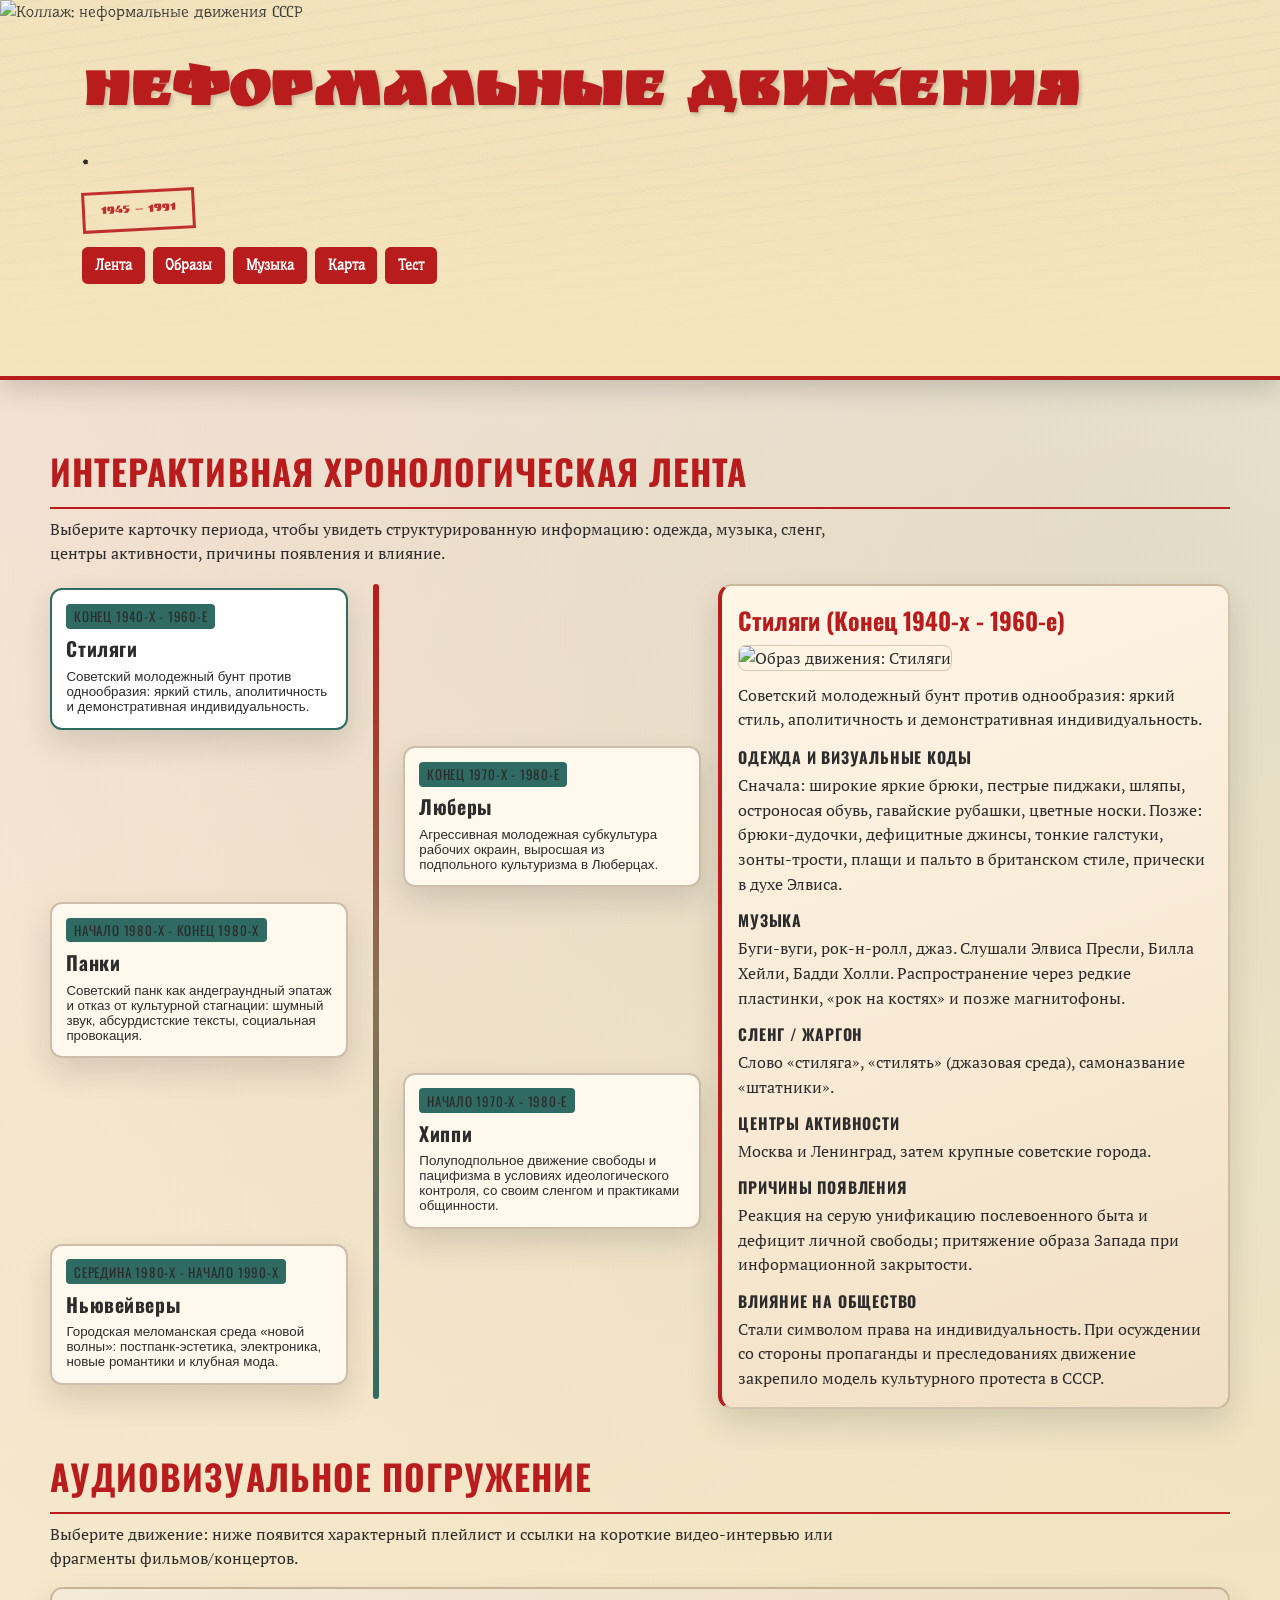
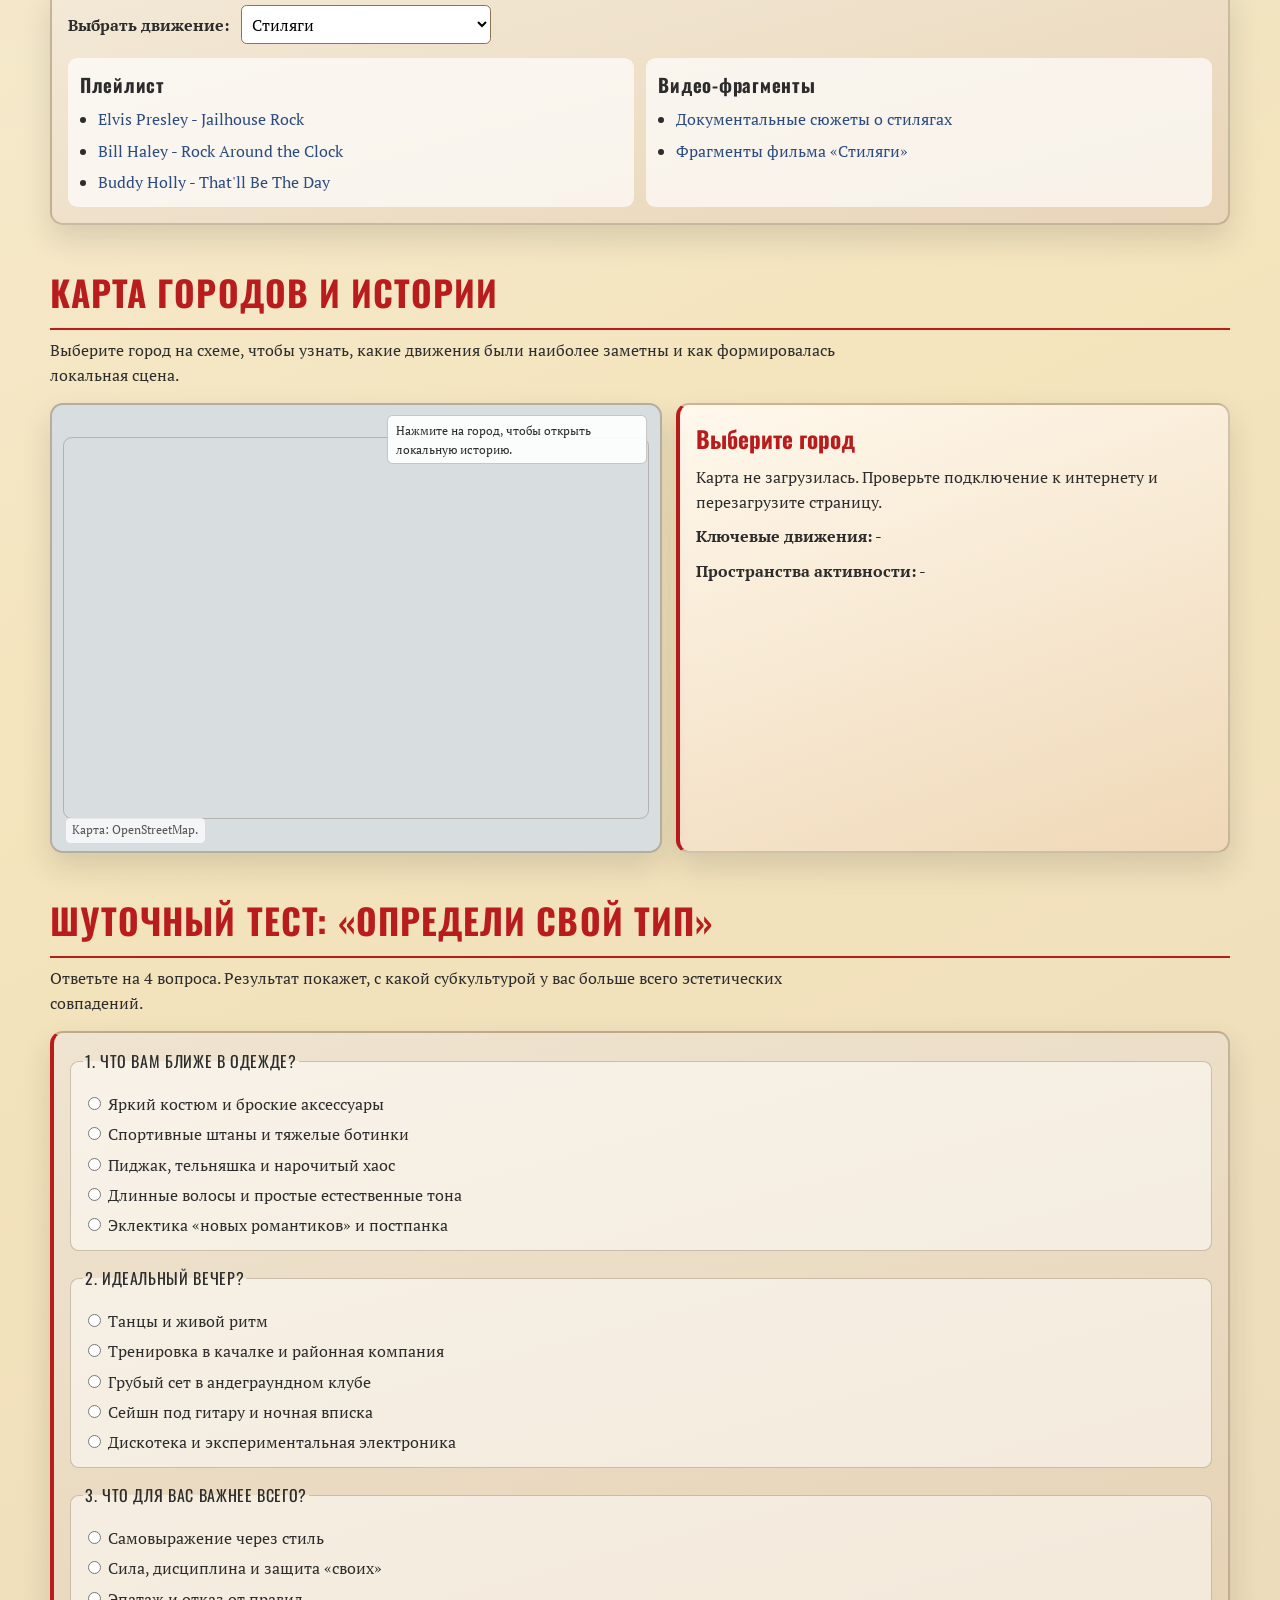
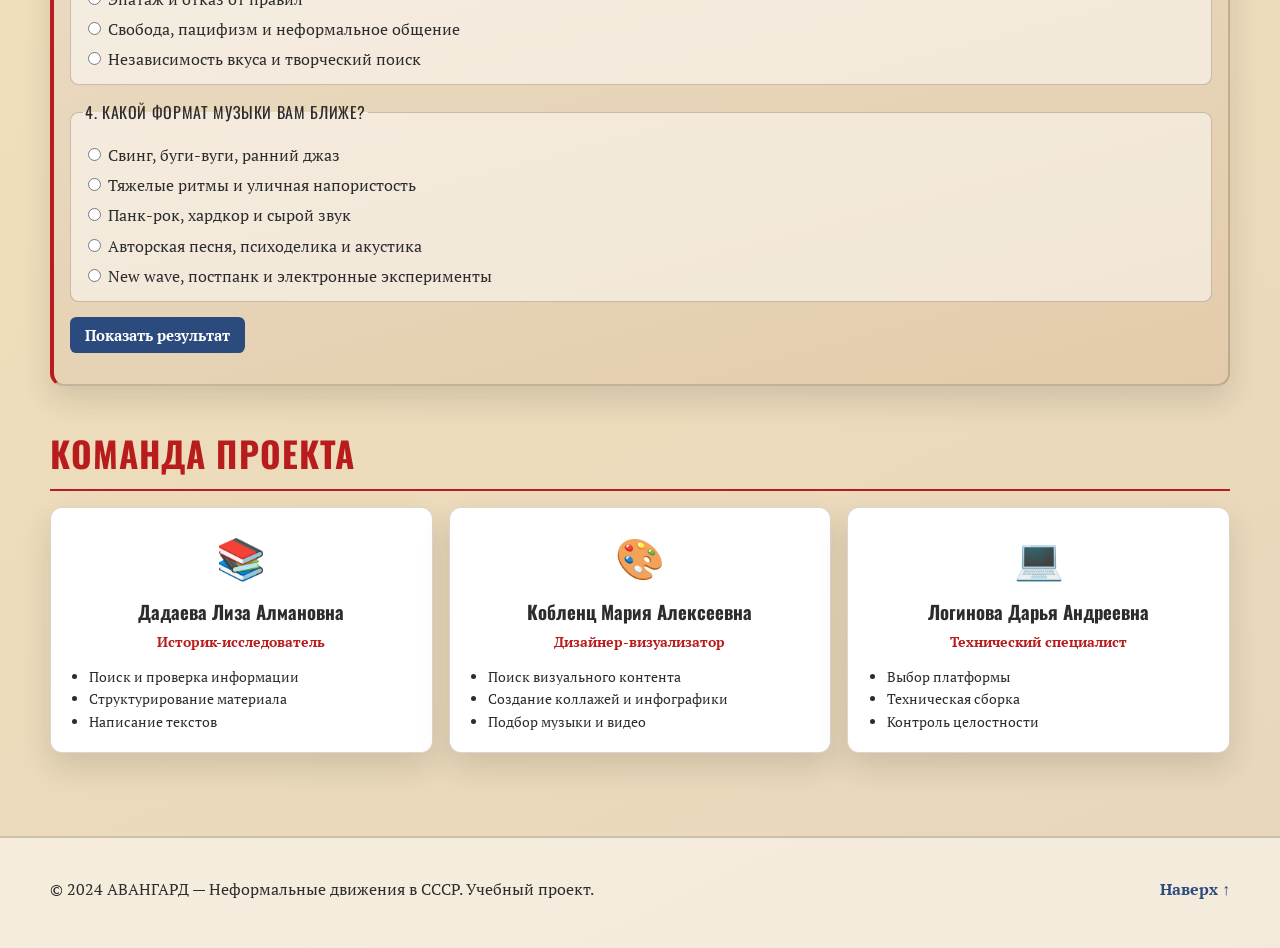
==== index.html @ 83d1b28b "перенесли index.html в корень проекта" ====
<!doctype html>
<html lang="ru">
<head>
  <meta charset="UTF-8">
  <meta name="viewport" content="width=device-width, initial-scale=1.0">
  <title>АВАНГАРД — Неформальные движения в СССР</title>

  <!-- Fonts -->
  <link rel="preconnect" href="https://fonts.googleapis.com">
  <link rel="preconnect" href="https://fonts.gstatic.com" crossorigin>
  <link href="https://fonts.googleapis.com/css2?family=Ruslan+Display&family=Underdog&family=Oswald:wght@400;500;700&family=PT+Serif:wght@400;700&display=swap" rel="stylesheet">

  <!-- Leaflet CSS -->
  <link rel="stylesheet" href="https://unpkg.com/leaflet@1.9.4/dist/leaflet.css" integrity="sha256-p4NxAoJBhIIN+hmNHrzRCf9tD/miZyoHS5obTRR9BMY=" crossorigin="">

  <!-- Main Styles -->
  <link rel="stylesheet" href="src/styles.css">
</head>
<body>

<!-- HERO SECTION: АВАНГАРД -->
<header class="hero" id="top">
  <div class="hero__noise" aria-hidden="true"></div>
  <img src="https://image.qwenlm.ai/public_source/6d22f994-5fb0-497b-ae12-335ddd2744b5/16af7827a-2924-48c1-82a3-99723dae4a3e.png"
       alt="Коллаж: неформальные движения СССР"
       class="hero__collage">
  <div class="hero__overlay"></div>

  <div class="container hero__content">
    <h1 class="hero__title font-title">НЕФОРМАЛЬНЫЕ ДВИЖЕНИЯ</h1>
    <p class="hero__subtitle"> . </p>
    <div class="stamp">1945 — 1991</div>

    <nav class="hero__nav" aria-label="Разделы сайта">
      <a href="#timeline">Лента</a>
      <a href="#visuals">Образы</a>
      <a href="#media">Музыка</a>
      <a href="#map">Карта</a>
      <a href="#quiz">Тест</a>
    </nav>
  </div>
</header>

<main class="main">

  <!-- Timeline Section -->
  <section class="container section" id="timeline">
    <div class="section__head">
      <h2>Интерактивная хронологическая лента</h2>
      <p>Выберите карточку периода, чтобы увидеть структурированную информацию: одежда, музыка, сленг, центры активности, причины появления и влияние.</p>
    </div>

    <div class="timeline-wrap">
      <div id="timelineList" class="timeline" aria-label="Лента движений"></div>

      <aside class="movement-panel" id="movementPanel" aria-live="polite">
        <h3 id="movementTitle">Выберите движение</h3>
        <img id="movementImage" class="movement-panel__image" src="" alt="Образ движения">
        <p id="movementSummary" class="movement-panel__summary">Нажмите на карточку в ленте слева.</p>
        <div class="movement-meta">
          <div>
            <h4>Одежда и визуальные коды</h4>
            <p id="movementStyle"></p>
          </div>
          <div>
            <h4>Музыка</h4>
            <p id="movementMusic"></p>
          </div>
          <div>
            <h4>Сленг / жаргон</h4>
            <p id="movementSlang"></p>
          </div>
          <div>
            <h4>Центры активности</h4>
            <p id="movementCenters"></p>
          </div>
          <div>
            <h4>Причины появления</h4>
            <p id="movementReasons"></p>
          </div>
          <div>
            <h4>Влияние на общество</h4>
            <p id="movementImpact"></p>
          </div>
        </div>
      </aside>
    </div>
  </section>

  <!-- Media Section -->
  <section class="container section" id="media">
    <div class="section__head">
      <h2>Аудиовизуальное погружение</h2>
      <p>Выберите движение: ниже появится характерный плейлист и ссылки на короткие видео-интервью или фрагменты фильмов/концертов.</p>
    </div>

    <div class="media-box">
      <label for="mediaSelect">Выбрать движение:</label>
      <select id="mediaSelect"></select>

      <div class="media-columns">
        <div class="media-block">
          <h3>Плейлист</h3>
          <ul id="playlist" class="media-list"></ul>
        </div>
        <div class="media-block">
          <h3>Видео-фрагменты</h3>
          <ul id="videoList" class="media-list"></ul>
        </div>
      </div>
    </div>
  </section>

  <!-- Map Section -->
  <section class="container section" id="map">
    <div class="section__head">
      <h2>Карта городов и истории</h2>
      <p>Выберите город на схеме, чтобы узнать, какие движения были наиболее заметны и как формировалась локальная сцена.</p>
    </div>

    <div class="map-layout">
      <div class="city-map" role="group" aria-label="Карта городов СССР">
        <p class="city-map__hint">Нажмите на город, чтобы открыть локальную историю.</p>
        <div id="cityMapCanvas" class="city-map__canvas" aria-label="Интерактивная карта городов"></div>
        <p class="city-map__credit">Карта: OpenStreetMap.</p>
      </div>

      <article class="city-story" aria-live="polite">
        <h3 id="cityTitle">Выберите город</h3>
        <p id="cityText">Нажмите на маркер на карте, чтобы увидеть локальную историю неформальных движений.</p>
        <p><strong>Ключевые движения:</strong> <span id="cityMovements">-</span></p>
        <p><strong>Пространства активности:</strong> <span id="cityPlaces">-</span></p>
      </article>
    </div>
  </section>

  <!-- Quiz Section -->
  <section class="container section" id="quiz">
    <div class="section__head">
      <h2>Шуточный тест: «Определи свой тип»</h2>
      <p>Ответьте на 4 вопроса. Результат покажет, с какой субкультурой у вас больше всего эстетических совпадений.</p>
    </div>

    <form id="typeQuiz" class="quiz" novalidate>
      <fieldset>
        <legend>1. Что вам ближе в одежде?</legend>
        <label><input type="radio" name="q1" value="stilyagi" required> Яркий костюм и броские аксессуары</label>
        <label><input type="radio" name="q1" value="lyubery"> Спортивные штаны и тяжелые ботинки</label>
        <label><input type="radio" name="q1" value="punk"> Пиджак, тельняшка и нарочитый хаос</label>
        <label><input type="radio" name="q1" value="hippie"> Длинные волосы и простые естественные тона</label>
        <label><input type="radio" name="q1" value="newwave"> Эклектика «новых романтиков» и постпанка</label>
      </fieldset>

      <fieldset>
        <legend>2. Идеальный вечер?</legend>
        <label><input type="radio" name="q2" value="stilyagi" required> Танцы и живой ритм</label>
        <label><input type="radio" name="q2" value="lyubery"> Тренировка в качалке и районная компания</label>
        <label><input type="radio" name="q2" value="punk"> Грубый сет в андеграундном клубе</label>
        <label><input type="radio" name="q2" value="hippie"> Сейшн под гитару и ночная вписка</label>
        <label><input type="radio" name="q2" value="newwave"> Дискотека и экспериментальная электроника</label>
      </fieldset>

      <fieldset>
        <legend>3. Что для вас важнее всего?</legend>
        <label><input type="radio" name="q3" value="stilyagi" required> Самовыражение через стиль</label>
        <label><input type="radio" name="q3" value="lyubery"> Сила, дисциплина и защита «своих»</label>
        <label><input type="radio" name="q3" value="punk"> Эпатаж и отказ от правил</label>
        <label><input type="radio" name="q3" value="hippie"> Свобода, пацифизм и неформальное общение</label>
        <label><input type="radio" name="q3" value="newwave"> Независимость вкуса и творческий поиск</label>
      </fieldset>

      <fieldset>
        <legend>4. Какой формат музыки вам ближе?</legend>
        <label><input type="radio" name="q4" value="stilyagi" required> Свинг, буги-вуги, ранний джаз</label>
        <label><input type="radio" name="q4" value="lyubery"> Тяжелые ритмы и уличная напористость</label>
        <label><input type="radio" name="q4" value="punk"> Панк-рок, хардкор и сырой звук</label>
        <label><input type="radio" name="q4" value="hippie"> Авторская песня, психоделика и акустика</label>
        <label><input type="radio" name="q4" value="newwave"> New wave, постпанк и электронные эксперименты</label>
      </fieldset>

      <button type="submit" class="quiz__submit">Показать результат</button>
      <p id="quizResult" class="quiz__result" aria-live="polite"></p>
    </form>
  </section>

  <!-- Team Section -->
  <section class="container section" id="team">
    <div class="section__head">
      <h2>Команда Проекта</h2>
    </div>
    <div class="team-grid">
      <div class="team-card">
        <div class="team-icon">📚</div>
        <h3>Дадаева Лиза Алмановна</h3>
        <p class="team-role">Историк-исследователь</p>
        <ul>
          <li>Поиск и проверка информации</li>
          <li>Структурирование материала</li>
          <li>Написание текстов</li>
        </ul>
      </div>
      <div class="team-card">
        <div class="team-icon">🎨</div>
        <h3>Кобленц Мария Алексеевна</h3>
        <p class="team-role">Дизайнер-визуализатор</p>
        <ul>
          <li>Поиск визуального контента</li>
          <li>Создание коллажей и инфографики</li>
          <li>Подбор музыки и видео</li>
        </ul>
      </div>
      <div class="team-card">
        <div class="team-icon">💻</div>
        <h3>Логинова Дарья Андреевна</h3>
        <p class="team-role">Технический специалист</p>
        <ul>
          <li>Выбор платформы</li>
          <li>Техническая сборка</li>
          <li>Контроль целостности</li>
        </ul>
      </div>
    </div>
  </section>

</main>

<footer class="footer">
  <div class="container footer__content">
    <p>© 2024 АВАНГАРД — Неформальные движения в СССР. Учебный проект.</p>
    <a href="#top">Наверх ↑</a>
  </div>
</footer>

<!-- Scripts -->
<script src="https://unpkg.com/leaflet@1.9.4/dist/leaflet.js" integrity="sha256-20nQCchB9co0qIjJZRGuk2/Z9VM+kNiyxNV1lvTlZBo=" crossorigin=""></script>
<script src="src/script.js"></script>
</body>
</html>
---- src/styles.css ----
:root {
  --bg: #f4e4bc;
  --ink: #2c2c2c;
  --card: #fff8ec;
  --paper: #f0e0c8;
  --accent-red: #b91c1c;
  --accent-green: #2f6b63;
  --accent-blue: #2b4b7f;
  --line: #8b7355;
  --shadow: 0 14px 30px rgba(35, 32, 28, 0.14);
}

* { box-sizing: border-box; }

html, body {
  margin: 0;
  padding: 0;
  scroll-behavior: smooth;
}

body {
  font-family: "PT Serif", serif;
  color: var(--ink);
  background:
    radial-gradient(circle at 8% 8%, rgba(185, 28, 28, 0.08), transparent 36%),
    radial-gradient(circle at 92% 14%, rgba(47, 107, 99, 0.1), transparent 33%),
    linear-gradient(155deg, #f9f4ea 0%, var(--bg) 52%, #e7d6bb 100%);
  line-height: 1.55;
}

/* ===== FONTS ===== */
.font-title { font-family: 'Ruslan Display', cursive; }
.font-body { font-family: 'Underdog', cursive; }

/* ===== HERO: АВАНГАРД ===== */
.hero {
  position: relative;
  width: 100%;
  min-height: 380px;
  overflow: hidden;
  border-bottom: 4px solid var(--accent-red);
  box-shadow: 0 10px 25px rgba(0,0,0,0.15);
  background-color: var(--bg);
  font-family: 'Underdog', cursive;
  background-image: url("data:image/svg+xml,%3Csvg width='100' height='100' viewBox='0 0 100 100' xmlns='http://www.w3.org/2000/svg'%3E%3Cfilter id='noise'%3E%3CfeTurbulence type='fractalNoise' baseFrequency='0.8' numOctaves='3' stitchTiles='stitch'/%3E%3C/filter%3E%3Crect width='100' height='100' filter='url(%23noise)' opacity='0.08'/%3E%3C/svg%3E");
}

.hero__noise {
  position: absolute;
  inset: 0;
  opacity: 0.2;
  pointer-events: none;
  background: repeating-linear-gradient(-8deg, rgba(35,32,28,0.08) 0, rgba(35,32,28,0.08) 2px, transparent 2px, transparent 17px);
}

.hero__collage {
  position: absolute;
  inset: 0;
  width: 100%;
  height: 100%;
  object-fit: cover;
  opacity: 0.9;
  transition: opacity 0.5s ease;
  z-index: 1;
}

.hero__collage:hover { opacity: 1; }

.hero__overlay {
  position: absolute;
  inset: 0;
  background: linear-gradient(to top, var(--bg), transparent 60%);
  z-index: 2;
}

.hero__content {
  position: relative;
  padding: 4rem 2rem 2.5rem;
  z-index: 3;
  text-align: left;
}

.hero__title {
  margin: 0 0 0.3rem;
  font-size: clamp(2.5rem, 6vw, 4rem);
  color: var(--accent-red);
  text-shadow: 2px 2px 4px rgba(0,0,0,0.2);
  line-height: 1;
}

.hero__subtitle {
  margin: 0 0 0.5rem;
  font-size: clamp(1.2rem, 3vw, 1.8rem);
  font-weight: bold;
  color: var(--ink);
}

.stamp {
  display: inline-block;
  border: 3px solid var(--accent-red);
  color: var(--accent-red);
  padding: 0.4rem 1rem;
  font-family: 'Ruslan Display', cursive;
  font-size: 0.9rem;
  transform: rotate(-3deg);
  opacity: 0.9;
  margin-top: 0.3rem;
}

.hero__nav {
  display: flex;
  flex-wrap: wrap;
  gap: 0.5rem;
  margin-top: 1rem;
}

.hero__nav a {
  padding: 0.45rem 0.8rem;
  border-radius: 0.35rem;
  background: var(--accent-red);
  color: #fff;
  text-decoration: none;
  font-size: 0.9rem;
  font-weight: bold;
  transition: background 0.2s;
}

.hero__nav a:hover { background: #991b1b; }

/* ===== MAIN LAYOUT ===== */
.container {
  width: min(1180px, calc(100% - 2rem));
  margin: 0 auto;
}

.main { padding: 1.5rem 0 3rem; }

.section { margin-top: 2.5rem; }

.section__head h2 {
  margin: 0;
  font-family: "Oswald", sans-serif;
  text-transform: uppercase;
  letter-spacing: 0.03em;
  font-size: clamp(1.45rem, 3.2vw, 2.2rem);
  color: var(--accent-red);
  border-bottom: 2px solid var(--accent-red);
  padding-bottom: 0.5rem;
}

.section__head p {
  margin: 0.5rem 0 0;
  max-width: 90ch;
  color: var(--ink);
}

/* ===== TIMELINE ===== */
.timeline-wrap {
  margin-top: 1.1rem;
  display: grid;
  grid-template-columns: 1.12fr 0.88fr;
  gap: 1.05rem;
  align-items: start;
}

.timeline {
  position: relative;
  display: grid;
  gap: 0.9rem;
  padding: 0.4rem 0 0.9rem;
}

.timeline::before {
  content: "";
  position: absolute;
  left: 50%;
  top: 0;
  bottom: 0;
  width: 6px;
  border-radius: 999px;
  background: linear-gradient(var(--accent-red), var(--line), var(--accent-green));
  transform: translateX(-50%);
}

.timeline-item {
  width: calc(50% - 1.7rem);
  border: 2px solid color-mix(in srgb, var(--line) 44%, transparent);
  background: var(--card);
  border-radius: 0.75rem;
  padding: 0.86rem 0.9rem;
  box-shadow: var(--shadow);
  text-align: left;
  cursor: pointer;
  transition: 180ms ease;
}

.timeline-item:nth-child(odd) { justify-self: start; }
.timeline-item:nth-child(even) { justify-self: end; }

.timeline-item:hover,
.timeline-item:focus-visible,
.timeline-item.is-active {
  border-color: var(--accent-green);
  transform: translateY(-2px);
  outline: none;
  background: #fff;
}

.timeline-item__year {
  margin: 0;
  display: inline-block;
  padding: 0.15rem 0.48rem;
  background: var(--accent-green);
  color: #fff;
  border-radius: 0.25rem;
  font-family: "Oswald", sans-serif;
  font-size: 0.82rem;
  letter-spacing: 0.06em;
  text-transform: uppercase;
}

.timeline-item h3 {
  margin: 0.35rem 0;
  font-family: "Oswald", sans-serif;
  letter-spacing: 0.03em;
  font-size: 1.22rem;
  color: var(--ink);
}

.timeline-item p { margin: 0; color: var(--ink); }

/* ===== MOVEMENT PANEL ===== */
.movement-panel {
  background: linear-gradient(160deg, #fff6e8, #f1dfc3);
  border: 2px solid color-mix(in srgb, var(--line) 38%, transparent);
  border-left: 4px solid var(--accent-red);
  border-radius: 0.85rem;
  box-shadow: var(--shadow);
  padding: 1rem;
  position: sticky;
  top: 1rem;
}

.movement-panel h3 {
  margin: 0 0 0.35rem;
  font-family: "Oswald", sans-serif;
  font-size: 1.5rem;
  color: var(--accent-red);
}

.movement-panel__image {
  width: 100%;
  height: 210px;
  border-radius: 0.5rem;
  object-fit: cover;
  margin-bottom: 0.7rem;
  border: 1px solid color-mix(in srgb, var(--line) 35%, transparent);
}

.movement-panel__summary {
  margin: 0 0 0.8rem;
  color: var(--ink);
}

.movement-meta {
  display: grid;
  gap: 0.72rem;
}

.movement-meta h4 {
  margin: 0 0 0.22rem;
  font-family: "Oswald", sans-serif;
  font-size: 0.98rem;
  letter-spacing: 0.05em;
  text-transform: uppercase;
  color: var(--ink);
}

.movement-meta p {
  margin: 0;
  color: var(--ink);
}

/* ===== MEDIA SECTION ===== */
.media-box {
  margin-top: 1rem;
  background: linear-gradient(165deg, #f3e9d7, #e9d5b8);
  border-radius: 0.8rem;
  border: 2px solid color-mix(in srgb, var(--line) 40%, transparent);
  padding: 1rem;
  box-shadow: var(--shadow);
}

.media-box label {
  font-weight: 700;
  margin-right: 0.5rem;
  color: var(--ink);
}

.media-box select {
  min-width: 250px;
  border-radius: 0.35rem;
  border: 1px solid var(--line);
  padding: 0.4rem;
  font: inherit;
  background: #fff;
}

.media-columns {
  margin-top: 0.9rem;
  display: grid;
  grid-template-columns: repeat(2, minmax(0, 1fr));
  gap: 0.8rem;
}

.media-block {
  background: rgba(255, 255, 255, 0.68);
  border-radius: 0.6rem;
  padding: 0.75rem;
}

.media-block h3 {
  margin: 0 0 0.5rem;
  font-family: "Oswald", sans-serif;
  letter-spacing: 0.04em;
  color: var(--ink);
}

.media-list {
  margin: 0;
  padding-left: 1.1rem;
  display: grid;
  gap: 0.42rem;
}

.media-list a {
  color: var(--accent-blue);
  text-decoration: none;
}

.media-list a:hover { text-decoration: underline; }

/* ===== MAP SECTION ===== */
.map-layout {
  margin-top: 1rem;
  display: grid;
  grid-template-columns: 1.05fr 0.95fr;
  gap: 0.9rem;
}

.city-map {
  position: relative;
  min-height: 450px;
  border-radius: 0.8rem;
  overflow: hidden;
  background: #d8dde0;
  border: 2px solid color-mix(in srgb, var(--line) 46%, transparent);
  box-shadow: var(--shadow);
}

.city-map__canvas {
  position: absolute;
  inset: 2rem 0.7rem 2rem 0.7rem;
  border-radius: 0.55rem;
  border: 1px solid rgba(68, 55, 39, 0.25);
  z-index: 3;
}

.city-map__hint {
  position: absolute;
  right: 0.82rem;
  top: 0.62rem;
  margin: 0;
  max-width: 260px;
  font-size: 0.76rem;
  background: rgba(255, 255, 255, 0.9);
  padding: 0.3rem 0.5rem;
  border-radius: 0.35rem;
  border: 1px solid rgba(70, 55, 37, 0.28);
  z-index: 5;
  color: var(--ink);
}

.city-map__credit {
  position: absolute;
  left: 0.85rem;
  bottom: 0.55rem;
  margin: 0;
  font-size: 0.72rem;
  color: rgba(28, 25, 21, 0.72);
  background: rgba(255, 255, 255, 0.72);
  padding: 0.2rem 0.42rem;
  border-radius: 0.28rem;
  z-index: 5;
}

.leaflet-popup-content-wrapper { border-radius: 0.45rem; }

.map-marker {
  width: 12px;
  height: 12px;
  border-radius: 50%;
  background: var(--accent-red);
  border: 2px solid #fff;
  box-shadow: 0 0 0 2px rgba(0, 0, 0, 0.2);
  cursor: pointer;
}

.city-story {
  background: linear-gradient(160deg, #fff8ec, #efd8b7);
  border: 2px solid color-mix(in srgb, var(--line) 40%, transparent);
  border-left: 4px solid var(--accent-red);
  border-radius: 0.8rem;
  box-shadow: var(--shadow);
  padding: 1rem;
}

.city-story h3 {
  margin: 0 0 0.5rem;
  font-family: "Oswald", sans-serif;
  font-size: 1.45rem;
  color: var(--accent-red);
}

.city-story p { margin: 0 0 0.6rem; color: var(--ink); }

/* ===== QUIZ ===== */
.quiz {
  margin-top: 1rem;
  background: linear-gradient(165deg, #efe4d1, #e3ccab);
  border-radius: 0.8rem;
  border: 2px solid color-mix(in srgb, var(--line) 42%, transparent);
  border-left: 4px solid var(--accent-red);
  box-shadow: var(--shadow);
  padding: 1rem;
  display: grid;
  gap: 0.95rem;
}

.quiz fieldset {
  border: 1px solid color-mix(in srgb, var(--line) 40%, transparent);
  border-radius: 0.55rem;
  padding: 0.75rem;
  margin: 0;
  background: rgba(255,255,255,0.5);
}

.quiz legend {
  font-family: "Oswald", sans-serif;
  letter-spacing: 0.04em;
  text-transform: uppercase;
  color: var(--ink);
}

.quiz label {
  display: block;
  margin-top: 0.35rem;
  color: var(--ink);
}

.quiz__submit {
  justify-self: start;
  border: 0;
  border-radius: 0.4rem;
  padding: 0.65rem 0.95rem;
  background: var(--accent-blue);
  color: #fff;
  font: 700 0.95rem/1 "PT Serif", serif;
  cursor: pointer;
  transition: background 0.2s;
}

.quiz__submit:hover { background: #1e3a5f; }

.quiz__result {
  margin: 0;
  font-weight: 700;
  color: var(--accent-red);
  font-size: 1.1rem;
}

/* ===== TEAM SECTION ===== */
.team-grid {
  display: grid;
  grid-template-columns: repeat(auto-fit, minmax(250px, 1fr));
  gap: 1rem;
  margin-top: 1rem;
}

.team-card {
  background: #fff;
  border-radius: 0.75rem;
  padding: 1.2rem;
  text-align: center;
  box-shadow: var(--shadow);
  border: 1px solid color-mix(in srgb, var(--line) 30%, transparent);
}

.team-icon {
  font-size: 2.5rem;
  margin-bottom: 0.5rem;
}

.team-card h3 {
  margin: 0.3rem 0;
  font-family: "Oswald", sans-serif;
  color: var(--ink);
}

.team-role {
  color: var(--accent-red);
  font-weight: bold;
  font-size: 0.9rem;
  margin: 0 0 0.8rem;
}

.team-card ul {
  margin: 0;
  padding-left: 1.2rem;
  text-align: left;
  font-size: 0.9rem;
  color: var(--ink);
}

/* ===== FOOTER ===== */
.footer {
  margin-top: 2.2rem;
  border-top: 2px solid color-mix(in srgb, var(--line) 38%, transparent);
  background: rgba(255, 255, 255, 0.48);
}

.footer__content {
  padding: 1.4rem 0 1.9rem;
  display: flex;
  gap: 1rem;
  justify-content: space-between;
  align-items: center;
  flex-wrap: wrap;
}

.footer__content a {
  color: var(--accent-blue);
  text-decoration: none;
  font-weight: bold;
}

.footer__content a:hover { text-decoration: underline; }

/* ===== RESPONSIVE ===== */
@media (max-width: 1080px) {
  .timeline-wrap,
  .map-layout { grid-template-columns: 1fr; }
  .movement-panel { position: static; }
}

@media (max-width: 900px) {
  .timeline::before { left: 1rem; transform: none; }
  .timeline-item { width: calc(100% - 2rem); justify-self: end !important; }
  .media-columns { grid-template-columns: 1fr; }
}

@media (max-width: 620px) {
  .city-map { min-height: 380px; }
  .city-map__hint { right: 0.5rem; top: 0.45rem; max-width: 170px; font-size: 0.68rem; }
  .city-map__credit { left: 0.5rem; bottom: 0.35rem; font-size: 0.66rem; }
  .footer__content { flex-direction: column; align-items: flex-start; }
  .hero__content { padding: 3rem 1.5rem 2rem; }
}

@media (prefers-reduced-motion: reduce) {
  * { animation: none !important; transition: none !important; scroll-behavior: auto !important; }
}
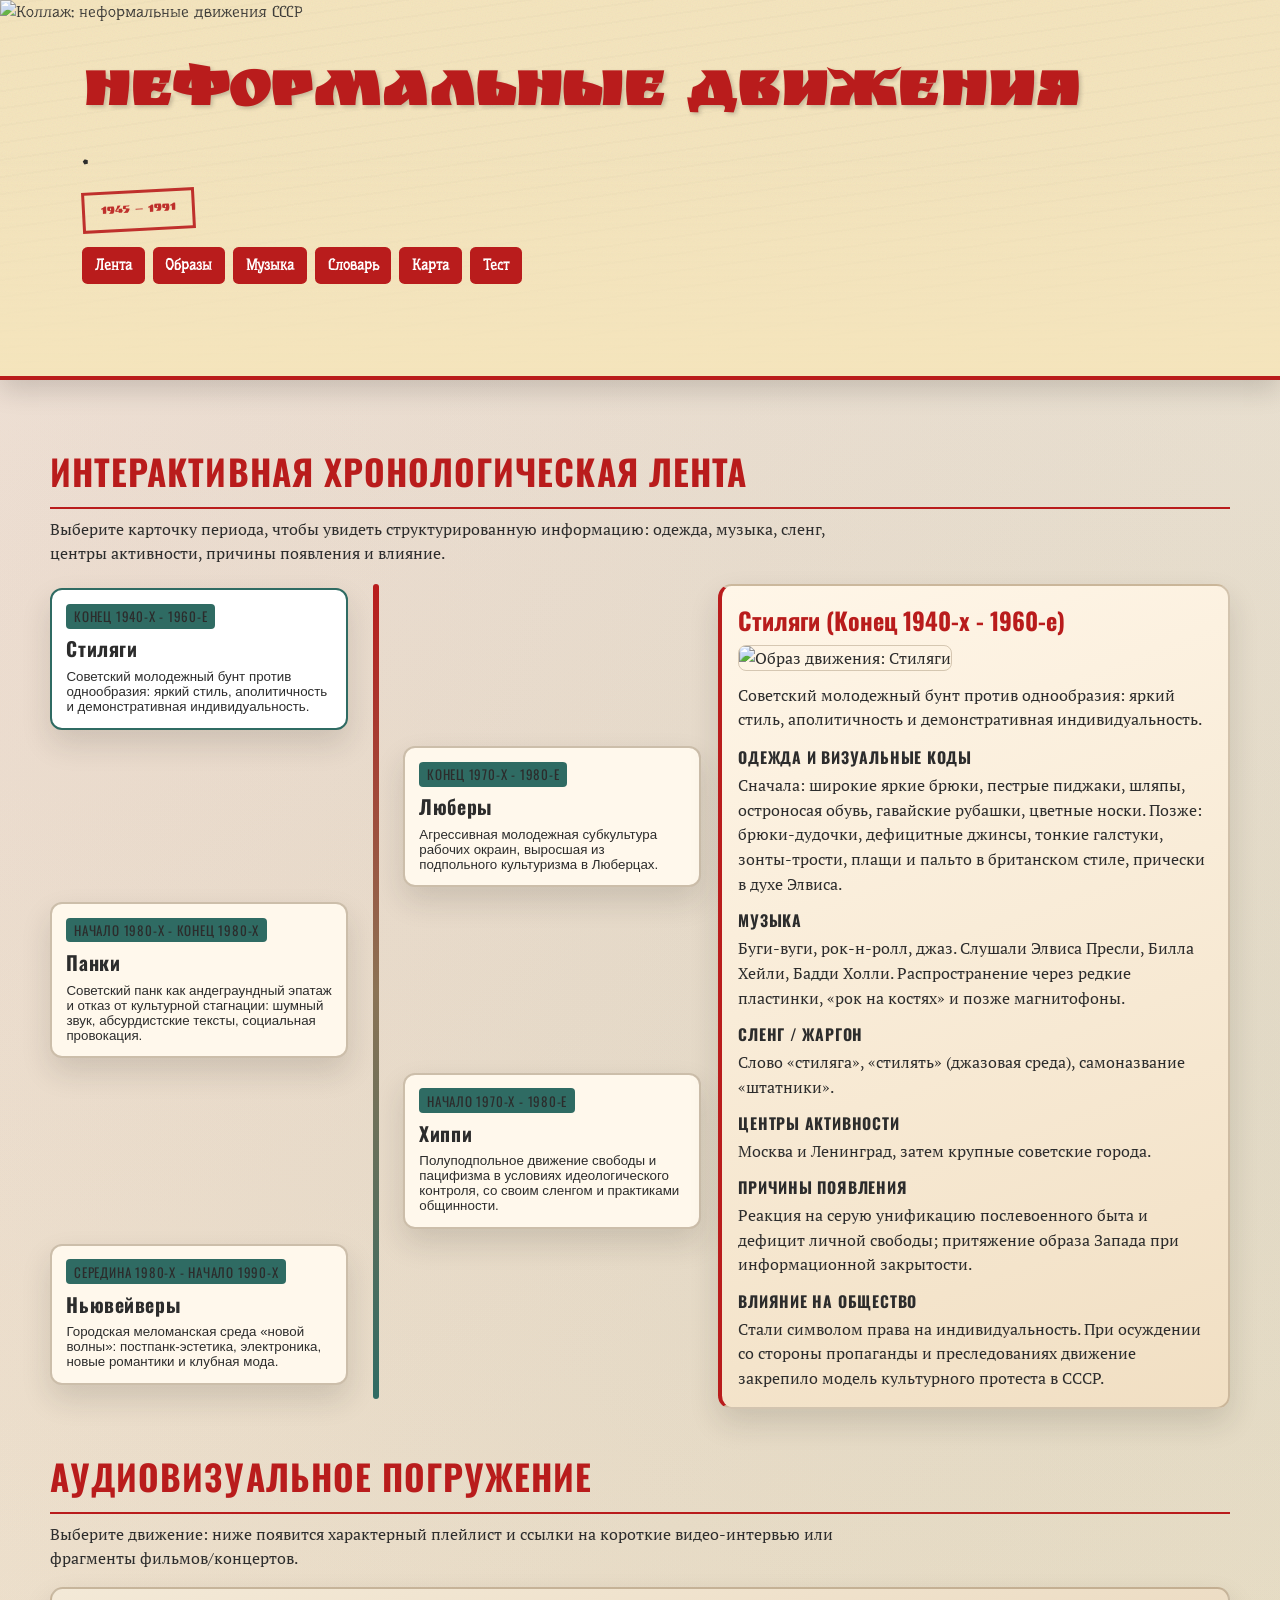
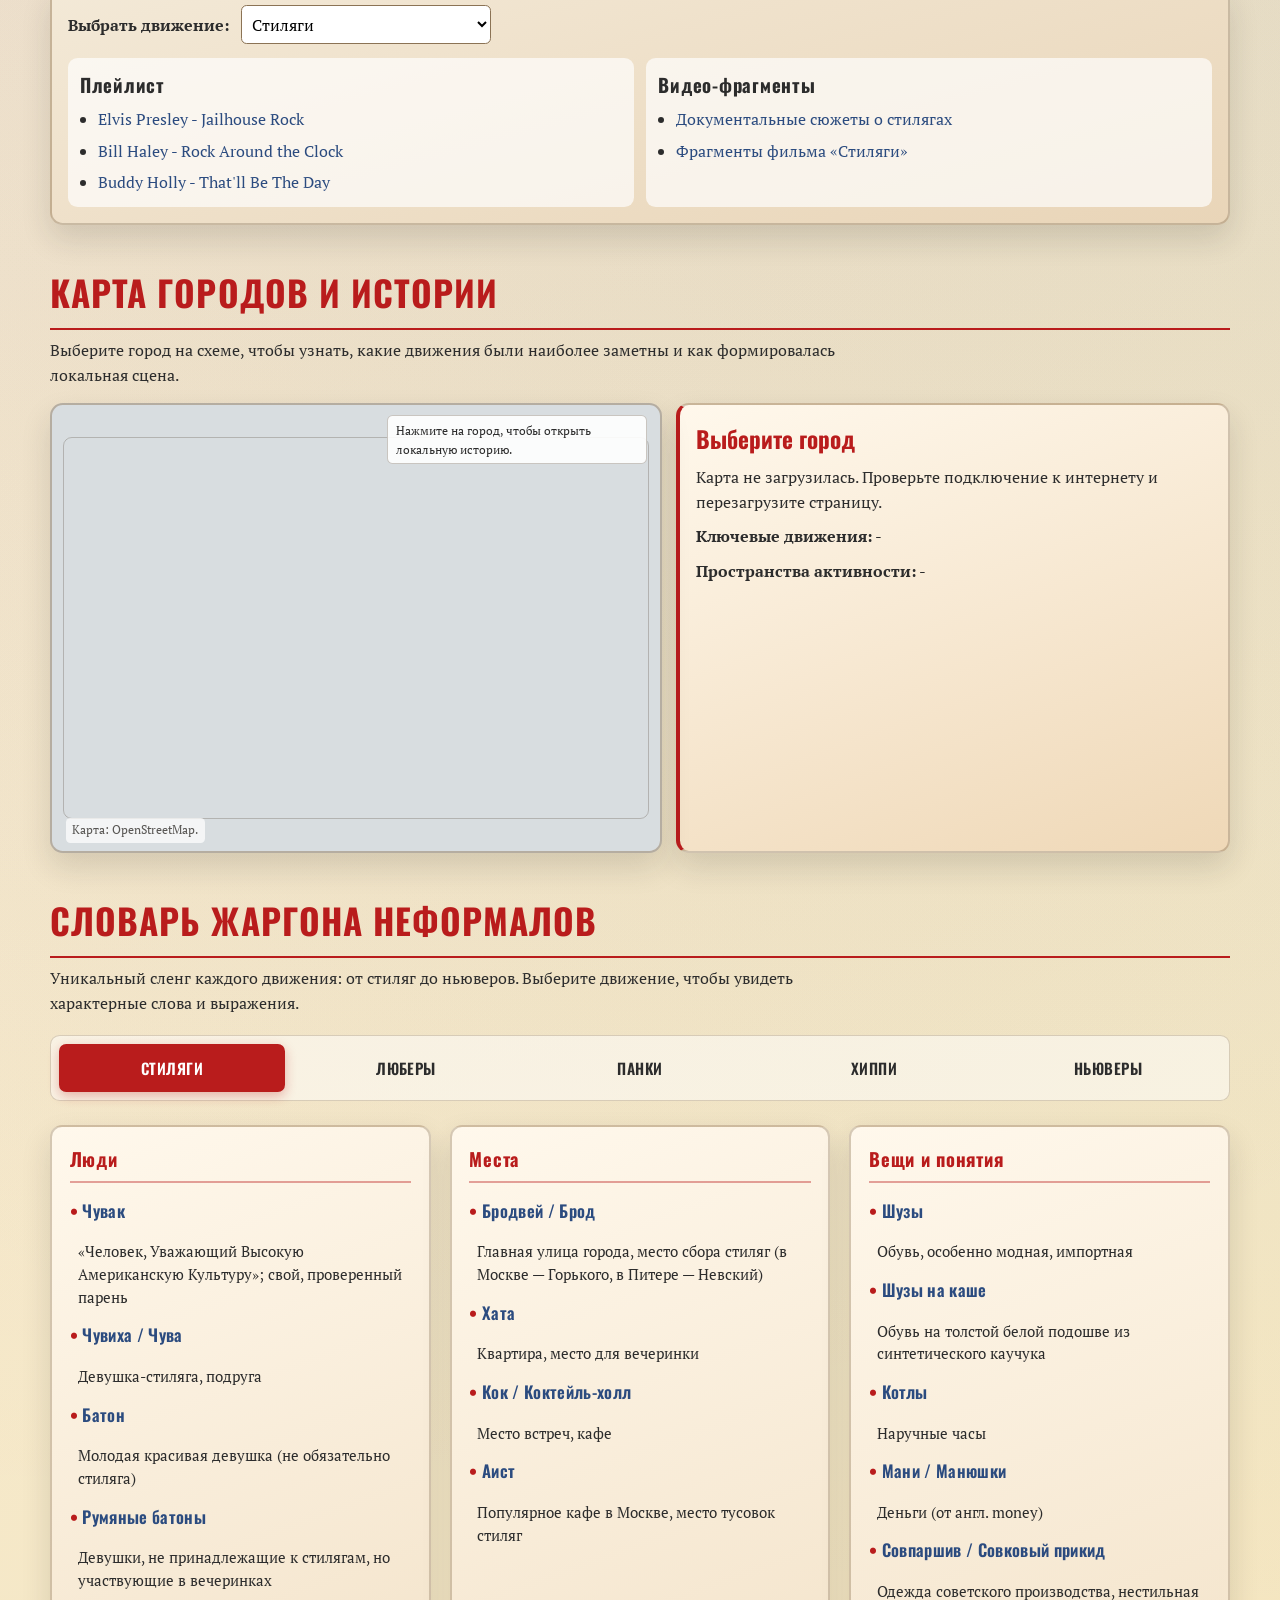
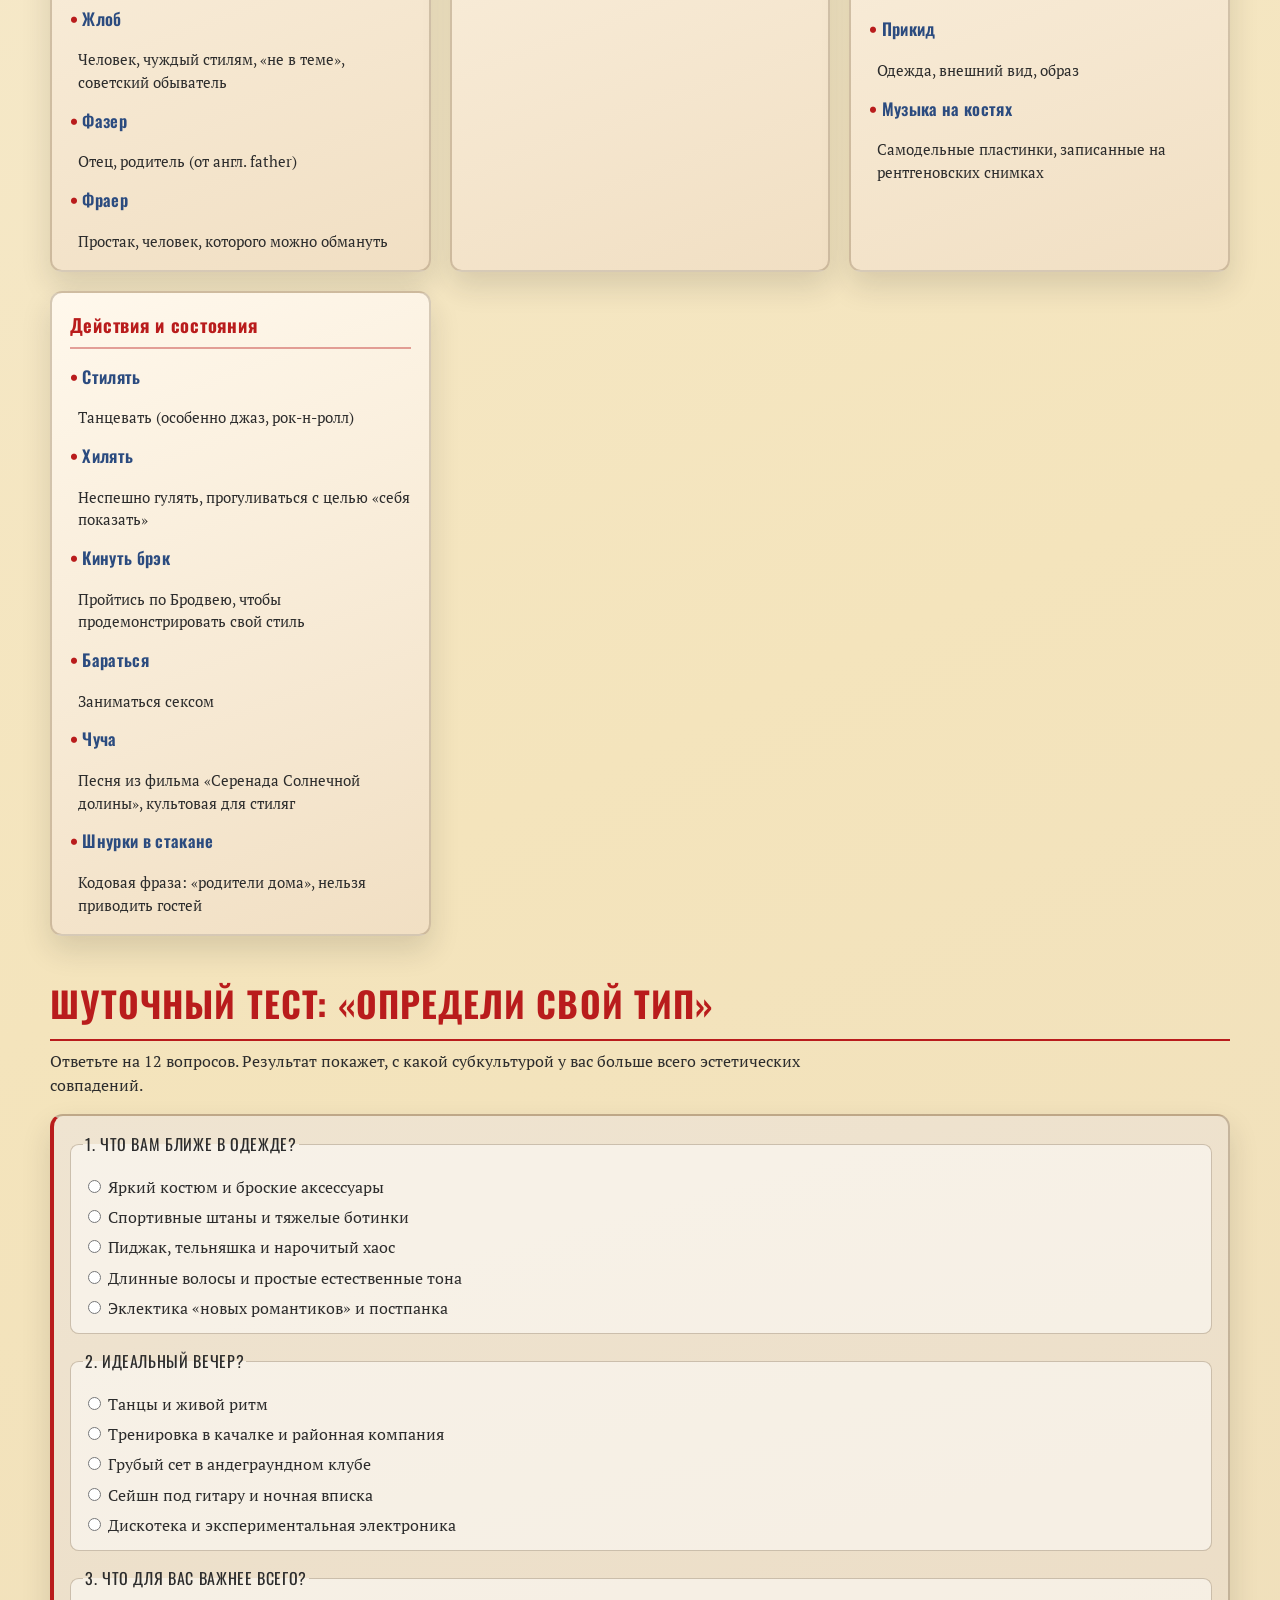
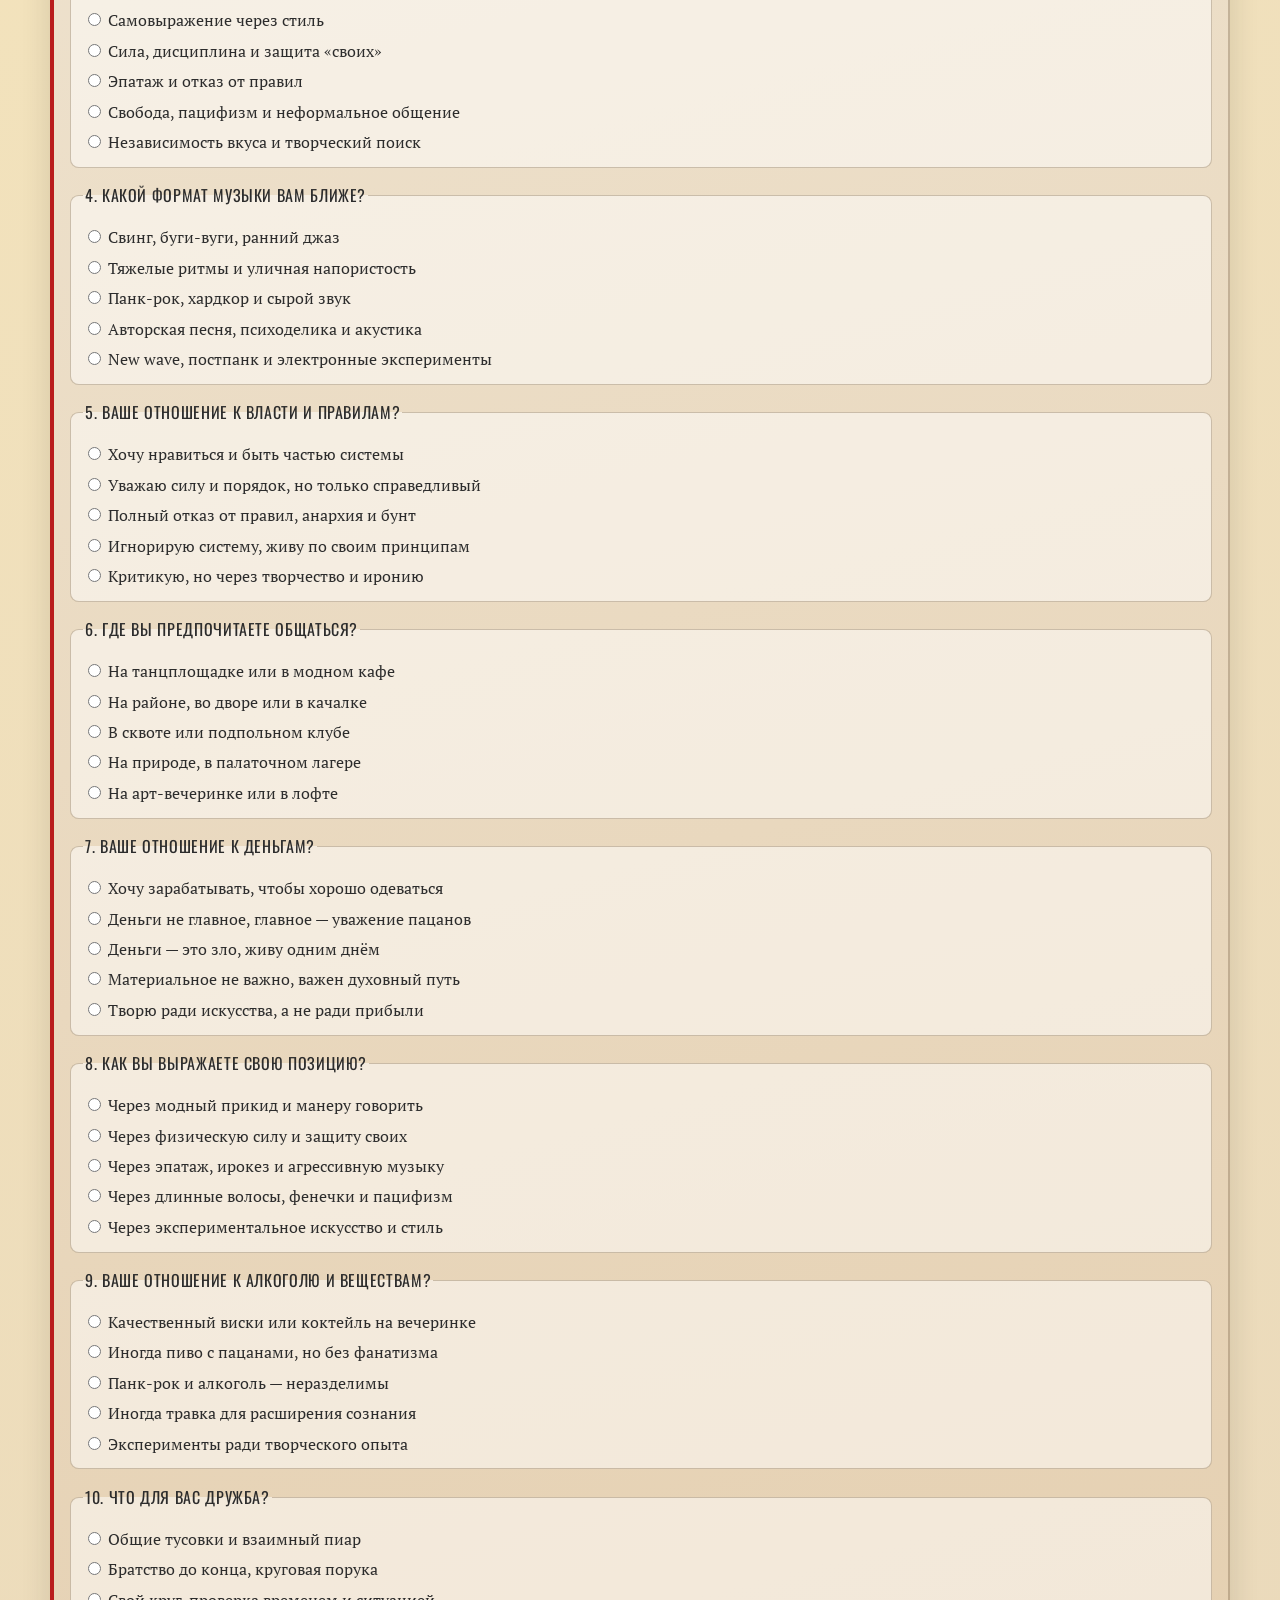
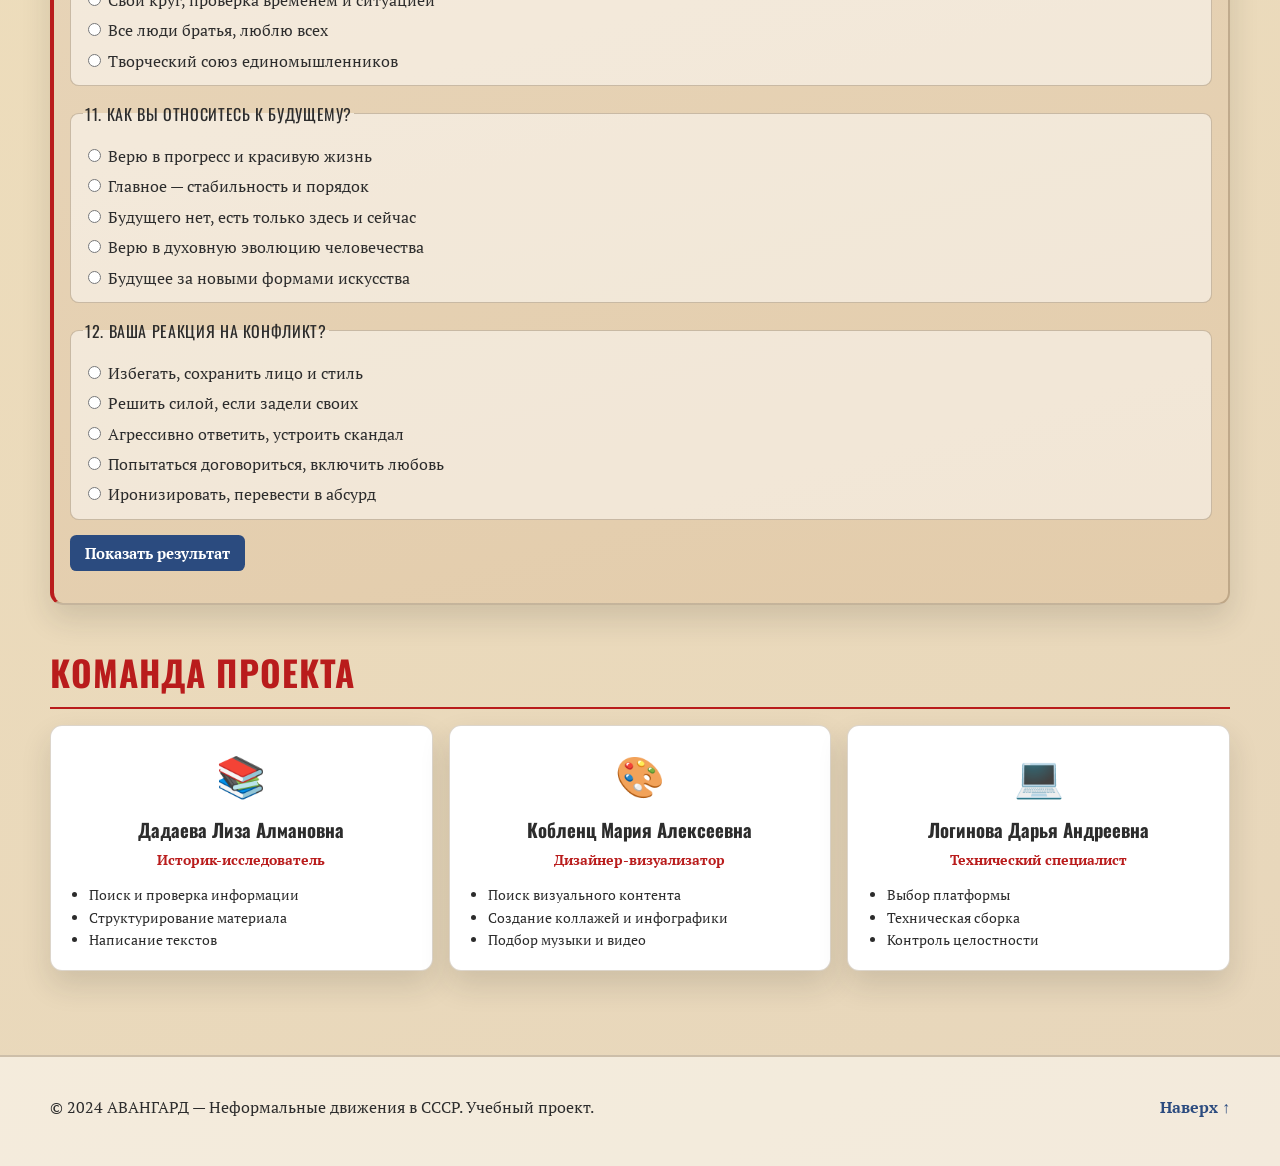
==== commit 36e70a2f: "добавили вопросов в квиз сделали словарь, в котором прописали термины" ====
--- a/index.html
+++ b/index.html
@@ -35,6 +35,7 @@
       <a href="#timeline">Лента</a>
       <a href="#visuals">Образы</a>
       <a href="#media">Музыка</a>
+      <a href="#slang">Словарь</a>
       <a href="#map">Карта</a>
       <a href="#quiz">Тест</a>
     </nav>
@@ -134,11 +135,421 @@
     </div>
   </section>
 
+  <!-- Slang Dictionary Section -->
+  <section class="container section" id="slang">
+    <div class="section__head">
+      <h2>Словарь жаргона неформалов</h2>
+      <p>Уникальный сленг каждого движения: от стиляг до ньюверов. Выберите движение, чтобы увидеть характерные слова и выражения.</p>
+    </div>
+
+    <div class="slang-nav" role="tablist" aria-label="Выбор движения">
+      <button class="slang-tab active" data-movement="stilyagi" role="tab" aria-selected="true">Стиляги</button>
+      <button class="slang-tab" data-movement="lyubery" role="tab" aria-selected="false">Люберы</button>
+      <button class="slang-tab" data-movement="punk" role="tab" aria-selected="false">Панки</button>
+      <button class="slang-tab" data-movement="hippie" role="tab" aria-selected="false">Хиппи</button>
+      <button class="slang-tab" data-movement="newwave" role="tab" aria-selected="false">Ньюверы</button>
+    </div>
+
+    <div class="slang-content">
+      <!-- Стиляги -->
+      <div class="slang-panel active" data-movement="stilyagi" role="tabpanel">
+        <div class="slang-category">
+          <h3>Люди</h3>
+          <dl class="slang-list">
+            <dt>Чувак</dt>
+            <dd>«Человек, Уважающий Высокую Американскую Культуру»; свой, проверенный парень</dd>
+
+            <dt>Чувиха / Чува</dt>
+            <dd>Девушка-стиляга, подруга</dd>
+
+            <dt>Батон</dt>
+            <dd>Молодая красивая девушка (не обязательно стиляга)</dd>
+
+            <dt>Румяные батоны</dt>
+            <dd>Девушки, не принадлежащие к стилягам, но участвующие в вечеринках</dd>
+
+            <dt>Жлоб</dt>
+            <dd>Человек, чуждый стилям, «не в теме», советский обыватель</dd>
+
+            <dt>Фазер</dt>
+            <dd>Отец, родитель (от англ. father)</dd>
+
+            <dt>Фраер</dt>
+            <dd>Простак, человек, которого можно обмануть</dd>
+          </dl>
+        </div>
+
+        <div class="slang-category">
+          <h3> Места</h3>
+          <dl class="slang-list">
+            <dt>Бродвей / Брод</dt>
+            <dd>Главная улица города, место сбора стиляг (в Москве — Горького, в Питере — Невский)</dd>
+
+            <dt>Хата</dt>
+            <dd>Квартира, место для вечеринки</dd>
+
+            <dt>Кок / Коктейль-холл</dt>
+            <dd>Место встреч, кафе</dd>
+
+            <dt>Аист</dt>
+            <dd>Популярное кафе в Москве, место тусовок стиляг</dd>
+          </dl>
+        </div>
+
+        <div class="slang-category">
+          <h3>Вещи и понятия</h3>
+          <dl class="slang-list">
+            <dt>Шузы</dt>
+            <dd>Обувь, особенно модная, импортная</dd>
+
+            <dt>Шузы на каше</dt>
+            <dd>Обувь на толстой белой подошве из синтетического каучука</dd>
+
+            <dt>Котлы</dt>
+            <dd>Наручные часы</dd>
+
+            <dt>Мани / Манюшки</dt>
+            <dd>Деньги (от англ. money)</dd>
+
+            <dt>Совпаршив / Совковый прикид</dt>
+            <dd>Одежда советского производства, нестильная</dd>
+
+            <dt>Прикид</dt>
+            <dd>Одежда, внешний вид, образ</dd>
+
+            <dt>Музыка на костях</dt>
+            <dd>Самодельные пластинки, записанные на рентгеновских снимках</dd>
+          </dl>
+        </div>
+
+        <div class="slang-category">
+          <h3> Действия и состояния</h3>
+          <dl class="slang-list">
+            <dt>Стилять</dt>
+            <dd>Танцевать (особенно джаз, рок-н-ролл)</dd>
+
+            <dt>Хилять</dt>
+            <dd>Неспешно гулять, прогуливаться с целью «себя показать»</dd>
+
+            <dt>Кинуть брэк</dt>
+            <dd>Пройтись по Бродвею, чтобы продемонстрировать свой стиль</dd>
+
+            <dt>Бараться</dt>
+            <dd>Заниматься сексом</dd>
+
+            <dt>Чуча</dt>
+            <dd>Песня из фильма «Серенада Солнечной долины», культовая для стиляг</dd>
+
+            <dt>Шнурки в стакане</dt>
+            <dd>Кодовая фраза: «родители дома», нельзя приводить гостей</dd>
+          </dl>
+        </div>
+      </div>
+
+      <!-- Люберы -->
+      <div class="slang-panel" data-movement="lyubery" role="tabpanel">
+        <div class="slang-category">
+          <h3> Культура и ценности</h3>
+          <dl class="slang-list">
+            <dt>Качалка</dt>
+            <dd>Подвальное помещение с самодельными тренажёрами, где любера занимались культуризмом</dd>
+
+            <dt>Территория</dt>
+            <dd>Район, который контролирует группа люберов; «своя» зона влияния</dd>
+
+            <dt>Свои / Чужие</dt>
+            <dd>Социальный маркер: «свои» — любера и сочувствующие, «чужие» — неформалы (хиппи, панки, стиляги)</dd>
+
+            <dt>Авторитет</dt>
+            <dd>Старший, уважаемый член группы, лидер</dd>
+
+            <dt>Коммунар</dt>
+            <dd>Участник идеологизированной группы люберов, пропагандирующей «советские ценности»</dd>
+          </dl>
+        </div>
+
+        <div class="slang-category">
+          <h3> Внешний вид</h3>
+          <dl class="slang-list">
+            <dt>Клетчатые штаны / Трубы</dt>
+            <dd>Символ люберов: широкие штаны из клетчатой ткани (часто шились из занавесок)</dd>
+
+            <dt>Короткая стрижка</dt>
+            <dd>Обязательный элемент образа, противопоставление «волосатым» неформалам</dd>
+
+            <dt>Качок</dt>
+            <dd>Парень, занимающийся силовыми тренировками, культурист</dd>
+          </dl>
+        </div>
+
+        <div class="slang-category">
+          <h3> Поведение и действия</h3>
+          <dl class="slang-list">
+            <dt>Чистить</dt>
+            <dd>Избивать представителей «чужих» субкультур (хиппи, панков) за длинные волосы и «неправильный» вид</dd>
+
+            <dt>Наводить порядок</dt>
+            <dd>Эвфемизм для агрессивных действий против неформалов</dd>
+
+            <dt>Тусоваться на районе</dt>
+            <dd>Проводить время в своей территории, демонстрировать силу и единство</dd>
+          </dl>
+        </div>
+      </div>
+
+      <!-- Панки -->
+      <div class="slang-panel" data-movement="punk" role="tabpanel">
+        <div class="slang-category">
+          <h3> Идентификация и приветствия</h3>
+          <dl class="slang-list">
+            <dt>Хой</dt>
+            <dd>Главное приветствие панков; также боевой клич</dd>
+
+            <dt>Панк / Панкер / Пунк</dt>
+            <dd>Представитель субкультуры</dd>
+
+            <dt>Панкерша</dt>
+            <dd>Девушка-панк</dd>
+
+            <dt>Ветеран</dt>
+            <dd>Опытный, уважаемый панк с большим стажем</dd>
+
+            <dt>Пионер</dt>
+            <dd>Новичок в панк-движении</dd>
+
+            <dt>Свинья</dt>
+            <dd>Известный панк с экстравагантным поведением</dd>
+          </dl>
+        </div>
+
+        <div class="slang-category">
+          <h3> Музыка и концерты</h3>
+          <dl class="slang-list">
+            <dt>Сейшн</dt>
+            <dd>Концерт, музыкальная встреча (от англ. session)</dd>
+
+            <dt>Гиг</dt>
+            <dd>Концерт (от англ. gig)</dd>
+
+            <dt>Электричка</dt>
+            <dd>Электрогитара</dd>
+
+            <dt>Стояк</dt>
+            <dd>Синтезатор</dd>
+
+            <dt>Спивка</dt>
+            <dd>Песня</dd>
+
+            <dt>Грязный звук</dt>
+            <dd>Намеренно искажённое, перегруженное звучание — эстетический идеал панка</dd>
+          </dl>
+        </div>
+
+        <div class="slang-category">
+          <h3> Внешний вид</h3>
+          <dl class="slang-list">
+            <dt>Ирокез / Дикобраз</dt>
+            <dd>Причёска с гребнем из волос, часто окрашенных</dd>
+
+            <dt>Кок</dt>
+            <dd>Взбитая чёлка, начёс</dd>
+
+            <dt>Петушок / Хохолок</dt>
+            <dd>Разновидности панк-причёсок</dd>
+
+            <dt>Тоннель</dt>
+            <dd>Много серёжек в ухе, растянутые мочки</dd>
+
+            <dt>Прикид</dt>
+            <dd>Одежда, панковский стиль: косухи, булавки, рваная одежда</dd>
+
+            <dt>Гады</dt>
+            <dd>Громоздкие ботинки (часто армейские)</dd>
+          </dl>
+        </div>
+
+        <div class="slang-category">
+          <h3>Идеология и сленг</h3>
+          <dl class="slang-list">
+            <dt>Анархия / Маман</dt>
+            <dd>Центральная идея панка; «Маман» — ироничное название анархии</dd>
+
+            <dt>Коза</dt>
+            <dd>Приветственный жест: два оттопыренных пальца (указательный и мизинец)</dd>
+
+            <dt>Пого</dt>
+            <dd>Стиль танца на концертах: толкотня, прыжки, «слэм»</dd>
+
+            <dt>Стебаться</dt>
+            <dd>Иронизировать, издеваться, высмеивать</dd>
+
+            <dt>Говнари</dt>
+            <dd>Презрительное название псевдопанков, не знающих сути движения</dd>
+
+            <dt>Лох</dt>
+            <dd>Человек, подражающий панкам без понимания идеологии</dd>
+          </dl>
+        </div>
+
+        <div class="slang-category warning">
+          <h3>Осторожно: негативные термины</h3>
+          <dl class="slang-list">
+            <dt>Аскать</dt>
+            <dd>Попрошайничать, собирать деньги на улице</dd>
+
+            <dt>Сидеть на игле / на пыхе</dt>
+            <dd>Употреблять наркотики (инъекционно / курением)</dd>
+
+            <dt>Угар</dt>
+            <dd>Сильное опьянение, похмелье; также — весёлая, хаотичная вечеринка</dd>
+          </dl>
+        </div>
+      </div>
+
+      <!-- Хиппи -->
+      <div class="slang-panel" data-movement="hippie" role="tabpanel">
+        <div class="slang-category">
+          <h3>Люди и отношения</h3>
+          <dl class="slang-list">
+            <dt>Пипл</dt>
+            <dd>Люди, народ, сообщество хиппи (от англ. people)</dd>
+
+            <dt>Герла</dt>
+            <dd>Девушка (от англ. girl)</dd>
+
+            <dt>Цивил / Цивильный</dt>
+            <dd>Обычный человек, не принадлежащий к «системе»</dd>
+
+            <dt>Пионер</dt>
+            <dd>Новичок в движении хиппи</dd>
+
+            <dt>Олдовый</dt>
+            <dd>Опытный, «старый» хиппи с большим стажем</dd>
+          </dl>
+        </div>
+
+        <div class="slang-category">
+          <h3> Места и события</h3>
+          <dl class="slang-list">
+            <dt>Вписка</dt>
+            <dd>Временное жильё, возможность переночевать у друзей-хиппи</dd>
+
+            <dt>Флэт</dt>
+            <dd>Квартира, место для сбора, «база» (от англ. flat)</dd>
+
+            <dt>Сейшн / Сейшен</dt>
+            <dd>Музыкальная встреча, концерт, джем-сейшн</dd>
+
+            <dt>Трасса</dt>
+            <dd>Дорога, путь автостопом; также — образ жизни в движении</dd>
+
+            <dt>Граунд</dt>
+            <dd>Земля, природа; место для кемпинга, палаточного лагеря</dd>
+          </dl>
+        </div>
+
+        <div class="slang-category">
+          <h3>Вещи и атрибуты</h3>
+          <dl class="slang-list">
+            <dt>Фенечка</dt>
+            <dd>Браслет из ниток, бисера или кожи, символ дружбы и памяти</dd>
+
+            <dt>Хайратник</dt>
+            <dd>Повязка на лбу для удержания длинных волос (от англ. hair)</dd>
+
+            <dt>Ксивник</dt>
+            <dd>Маленькая сумочка для документов («ксивы»)</dd>
+
+            <dt>Хайр</dt>
+            <dd>Длинные волосы (от англ. hair)</dd>
+          </dl>
+        </div>
+
+        <div class="slang-category">
+          <h3>Действия и состояния</h3>
+          <dl class="slang-list">
+            <dt>Вписываться</dt>
+            <dd>Находить ночлег, присоединяться к компании</dd>
+
+            <dt>Плейсоваться</dt>
+            <dd>Устраиваться, находить место (от англ. place)</dd>
+
+            <dt>Найтать</dt>
+            <dd>Ночевать (от англ. night)</dd>
+
+            <dt>Колдаться</dt>
+            <dd>Мёрзнуть, испытывать холод</dd>
+
+            <dt>Хипповать</dt>
+            <dd>Вести образ жизни хиппи, следовать философии движения</dd>
+
+            <dt>Лайф в кайф</dt>
+            <dd>Жизненный принцип: «жизнь — в удовольствие»</dd>
+          </dl>
+        </div>
+      </div>
+
+      <!-- Ньюверы -->
+      <div class="slang-panel" data-movement="newwave" role="tabpanel">
+        <div class="slang-category">
+          <h3>Музыка и стиль</h3>
+          <dl class="slang-list">
+            <dt>Нью-вейв / Ньювер</dt>
+            <dd>Представитель новой волны; музыкальный стиль, сочетающий панк-энергию с электронной эстетикой</dd>
+
+            <dt>Постпанк</dt>
+            <dd>Музыкальное направление, развившееся из панка: более мелодичное, атмосферное, экспериментальное</dd>
+
+            <dt>Попперы</dt>
+            <dd>Вещества (алкилнитриты), популярные в дискотечной культуре 80-х для усиления ощущений</dd>
+
+            <dt>Дискотечная тусовка</dt>
+            <dd>Место встреч ньюверов: клубы, дискотеки с новой волной и синти-попом</dd>
+          </dl>
+        </div>
+
+        <div class="slang-category">
+          <h3>Эстетика и поведение</h3>
+          <dl class="slang-list">
+            <dt>Эпатаж</dt>
+            <dd>Намеренное нарушение норм, провокационное поведение — часть имиджа</dd>
+
+            <dt>Андерграунд</dt>
+            <dd>Неофициальная, неформальная культура, противопоставленная мейнстриму</dd>
+
+            <dt>Прикид</dt>
+            <dd>Стильная, часто авангардная одежда: чёрный цвет, асимметрия, элементы готики и футуризма</dd>
+
+            <dt>Фейс</dt>
+            <dd>Лицо, внешний вид, образ (от англ. face)</dd>
+          </dl>
+        </div>
+
+        <div class="slang-category">
+          <h3>Сленг общения</h3>
+          <dl class="slang-list">
+            <dt>Тусовка</dt>
+            <dd>Встреча, сборище единомышленников; также — круг общения</dd>
+
+            <dt>Вписать / Вписка</dt>
+            <dd>Присоединиться к компании, найти место в тусовке (унаследовано от хиппи)</dd>
+
+            <dt>Пипл</dt>
+            <dd>Люди, публика, аудитория (унаследовано от хиппи)</dd>
+
+            <dt>Сейшн</dt>
+            <dd>Музыкальная вечеринка, джем-сессия</dd>
+          </dl>
+        </div>
+      </div>
+    </div>
+  </section>
+
   <!-- Quiz Section -->
   <section class="container section" id="quiz">
     <div class="section__head">
       <h2>Шуточный тест: «Определи свой тип»</h2>
-      <p>Ответьте на 4 вопроса. Результат покажет, с какой субкультурой у вас больше всего эстетических совпадений.</p>
+      <p>Ответьте на 12 вопросов. Результат покажет, с какой субкультурой у вас больше всего эстетических совпадений.</p>
     </div>
 
     <form id="typeQuiz" class="quiz" novalidate>
@@ -176,6 +587,78 @@
         <label><input type="radio" name="q4" value="punk"> Панк-рок, хардкор и сырой звук</label>
         <label><input type="radio" name="q4" value="hippie"> Авторская песня, психоделика и акустика</label>
         <label><input type="radio" name="q4" value="newwave"> New wave, постпанк и электронные эксперименты</label>
+      </fieldset>
+
+      <fieldset>
+        <legend>5. Ваше отношение к власти и правилам?</legend>
+        <label><input type="radio" name="q5" value="stilyagi" required> Хочу нравиться и быть частью системы</label>
+        <label><input type="radio" name="q5" value="lyubery"> Уважаю силу и порядок, но только справедливый</label>
+        <label><input type="radio" name="q5" value="punk"> Полный отказ от правил, анархия и бунт</label>
+        <label><input type="radio" name="q5" value="hippie"> Игнорирую систему, живу по своим принципам</label>
+        <label><input type="radio" name="q5" value="newwave"> Критикую, но через творчество и иронию</label>
+      </fieldset>
+
+      <fieldset>
+        <legend>6. Где вы предпочитаете общаться?</legend>
+        <label><input type="radio" name="q6" value="stilyagi" required> На танцплощадке или в модном кафе</label>
+        <label><input type="radio" name="q6" value="lyubery"> На районе, во дворе или в качалке</label>
+        <label><input type="radio" name="q6" value="punk"> В сквоте или подпольном клубе</label>
+        <label><input type="radio" name="q6" value="hippie"> На природе, в палаточном лагере</label>
+        <label><input type="radio" name="q6" value="newwave"> На арт-вечеринке или в лофте</label>
+      </fieldset>
+
+      <fieldset>
+        <legend>7. Ваше отношение к деньгам?</legend>
+        <label><input type="radio" name="q7" value="stilyagi" required> Хочу зарабатывать, чтобы хорошо одеваться</label>
+        <label><input type="radio" name="q7" value="lyubery"> Деньги не главное, главное — уважение пацанов</label>
+        <label><input type="radio" name="q7" value="punk"> Деньги — это зло, живу одним днём</label>
+        <label><input type="radio" name="q7" value="hippie"> Материальное не важно, важен духовный путь</label>
+        <label><input type="radio" name="q7" value="newwave"> Творю ради искусства, а не ради прибыли</label>
+      </fieldset>
+
+      <fieldset>
+        <legend>8. Как вы выражаете свою позицию?</legend>
+        <label><input type="radio" name="q8" value="stilyagi" required> Через модный прикид и манеру говорить</label>
+        <label><input type="radio" name="q8" value="lyubery"> Через физическую силу и защиту своих</label>
+        <label><input type="radio" name="q8" value="punk"> Через эпатаж, ирокез и агрессивную музыку</label>
+        <label><input type="radio" name="q8" value="hippie"> Через длинные волосы, фенечки и пацифизм</label>
+        <label><input type="radio" name="q8" value="newwave"> Через экспериментальное искусство и стиль</label>
+      </fieldset>
+
+      <fieldset>
+        <legend>9. Ваше отношение к алкоголю и веществам?</legend>
+        <label><input type="radio" name="q9" value="stilyagi" required> Качественный виски или коктейль на вечеринке</label>
+        <label><input type="radio" name="q9" value="lyubery"> Иногда пиво с пацанами, но без фанатизма</label>
+        <label><input type="radio" name="q9" value="punk"> Панк-рок и алкоголь — неразделимы</label>
+        <label><input type="radio" name="q9" value="hippie"> Иногда травка для расширения сознания</label>
+        <label><input type="radio" name="q9" value="newwave"> Эксперименты ради творческого опыта</label>
+      </fieldset>
+
+      <fieldset>
+        <legend>10. Что для вас дружба?</legend>
+        <label><input type="radio" name="q10" value="stilyagi" required> Общие тусовки и взаимный пиар</label>
+        <label><input type="radio" name="q10" value="lyubery"> Братство до конца, круговая порука</label>
+        <label><input type="radio" name="q10" value="punk"> Свой круг, проверка временем и ситуацией</label>
+        <label><input type="radio" name="q10" value="hippie"> Все люди братья, люблю всех</label>
+        <label><input type="radio" name="q10" value="newwave"> Творческий союз единомышленников</label>
+      </fieldset>
+
+      <fieldset>
+        <legend>11. Как вы относитесь к будущему?</legend>
+        <label><input type="radio" name="q11" value="stilyagi" required> Верю в прогресс и красивую жизнь</label>
+        <label><input type="radio" name="q11" value="lyubery"> Главное — стабильность и порядок</label>
+        <label><input type="radio" name="q11" value="punk"> Будущего нет, есть только здесь и сейчас</label>
+        <label><input type="radio" name="q11" value="hippie"> Верю в духовную эволюцию человечества</label>
+        <label><input type="radio" name="q11" value="newwave"> Будущее за новыми формами искусства</label>
+      </fieldset>
+
+      <fieldset>
+        <legend>12. Ваша реакция на конфликт?</legend>
+        <label><input type="radio" name="q12" value="stilyagi" required> Избегать, сохранить лицо и стиль</label>
+        <label><input type="radio" name="q12" value="lyubery"> Решить силой, если задели своих</label>
+        <label><input type="radio" name="q12" value="punk"> Агрессивно ответить, устроить скандал</label>
+        <label><input type="radio" name="q12" value="hippie"> Попытаться договориться, включить любовь</label>
+        <label><input type="radio" name="q12" value="newwave"> Иронизировать, перевести в абсурд</label>
       </fieldset>
 
       <button type="submit" class="quiz__submit">Показать результат</button>
--- a/src/styles.css
+++ b/src/styles.css
@@ -569,4 +569,141 @@
 
 @media (prefers-reduced-motion: reduce) {
   * { animation: none !important; transition: none !important; scroll-behavior: auto !important; }
+}
+
+/* ===== SLANG DICTIONARY SECTION ===== */
+.slang-nav {
+  display: flex;
+  flex-wrap: wrap;
+  gap: 0.5rem;
+  margin: 1.2rem 0 1.5rem;
+  padding: 0.5rem;
+  background: rgba(255, 255, 255, 0.5);
+  border-radius: 0.6rem;
+  border: 1px solid color-mix(in srgb, var(--line) 30%, transparent);
+}
+
+.slang-tab {
+  flex: 1;
+  min-width: 140px;
+  padding: 0.7rem 1rem;
+  border: 2px solid transparent;
+  border-radius: 0.45rem;
+  background: transparent;
+  font-family: "Oswald", sans-serif;
+  font-size: 0.95rem;
+  font-weight: 600;
+  letter-spacing: 0.03em;
+  text-transform: uppercase;
+  color: var(--ink);
+  cursor: pointer;
+  transition: all 0.25s ease;
+}
+
+.slang-tab:hover {
+  background: rgba(185, 28, 28, 0.08);
+  border-color: var(--accent-red);
+}
+
+.slang-tab.active {
+  background: var(--accent-red);
+  color: #fff;
+  border-color: var(--accent-red);
+  box-shadow: 0 4px 12px rgba(185, 28, 28, 0.3);
+}
+
+.slang-content {
+  position: relative;
+  min-height: 400px;
+}
+
+.slang-panel {
+  display: none;
+  animation: fadeIn 0.4s ease;
+}
+
+.slang-panel.active {
+  display: grid;
+  grid-template-columns: repeat(auto-fit, minmax(320px, 1fr));
+  gap: 1.2rem;
+}
+
+@keyframes fadeIn {
+  from { opacity: 0; transform: translateY(10px); }
+  to { opacity: 1; transform: translateY(0); }
+}
+
+.slang-category {
+  background: linear-gradient(160deg, #fff8ec, #f1dfc3);
+  border: 2px solid color-mix(in srgb, var(--line) 35%, transparent);
+  border-radius: 0.75rem;
+  padding: 1.1rem;
+  box-shadow: var(--shadow);
+}
+
+.slang-category h3 {
+  margin: 0 0 0.9rem;
+  font-family: "Oswald", sans-serif;
+  font-size: 1.15rem;
+  letter-spacing: 0.04em;
+  color: var(--accent-red);
+  padding-bottom: 0.5rem;
+  border-bottom: 2px solid color-mix(in srgb, var(--accent-red) 40%, transparent);
+}
+
+.slang-category.warning {
+  background: linear-gradient(160deg, #fff0f0, #ffe8e8);
+  border-color: color-mix(in srgb, var(--accent-red) 50%, transparent);
+}
+
+.slang-category.warning h3 {
+  color: #991b1b;
+  border-bottom-color: color-mix(in srgb, #991b1b 40%, transparent);
+}
+
+.slang-list {
+  margin: 0;
+  display: grid;
+  gap: 0.85rem;
+}
+
+.slang-list dt {
+  font-family: "Oswald", sans-serif;
+  font-weight: 600;
+  font-size: 1.05rem;
+  color: var(--accent-blue);
+  margin-bottom: 0.2rem;
+  letter-spacing: 0.02em;
+}
+
+.slang-list dd {
+  margin: 0 0 0 0.5rem;
+  color: var(--ink);
+  line-height: 1.5;
+  font-size: 0.95rem;
+}
+
+.slang-list dt::before {
+  content: "• ";
+  color: var(--accent-red);
+  font-weight: bold;
+}
+
+/* Responsive for slang section */
+@media (max-width: 720px) {
+  .slang-panel.active {
+    grid-template-columns: 1fr;
+  }
+
+  .slang-tab {
+    min-width: calc(50% - 0.5rem);
+    font-size: 0.85rem;
+    padding: 0.6rem 0.8rem;
+  }
+}
+
+@media (max-width: 480px) {
+  .slang-tab {
+    min-width: 100%;
+  }
 }
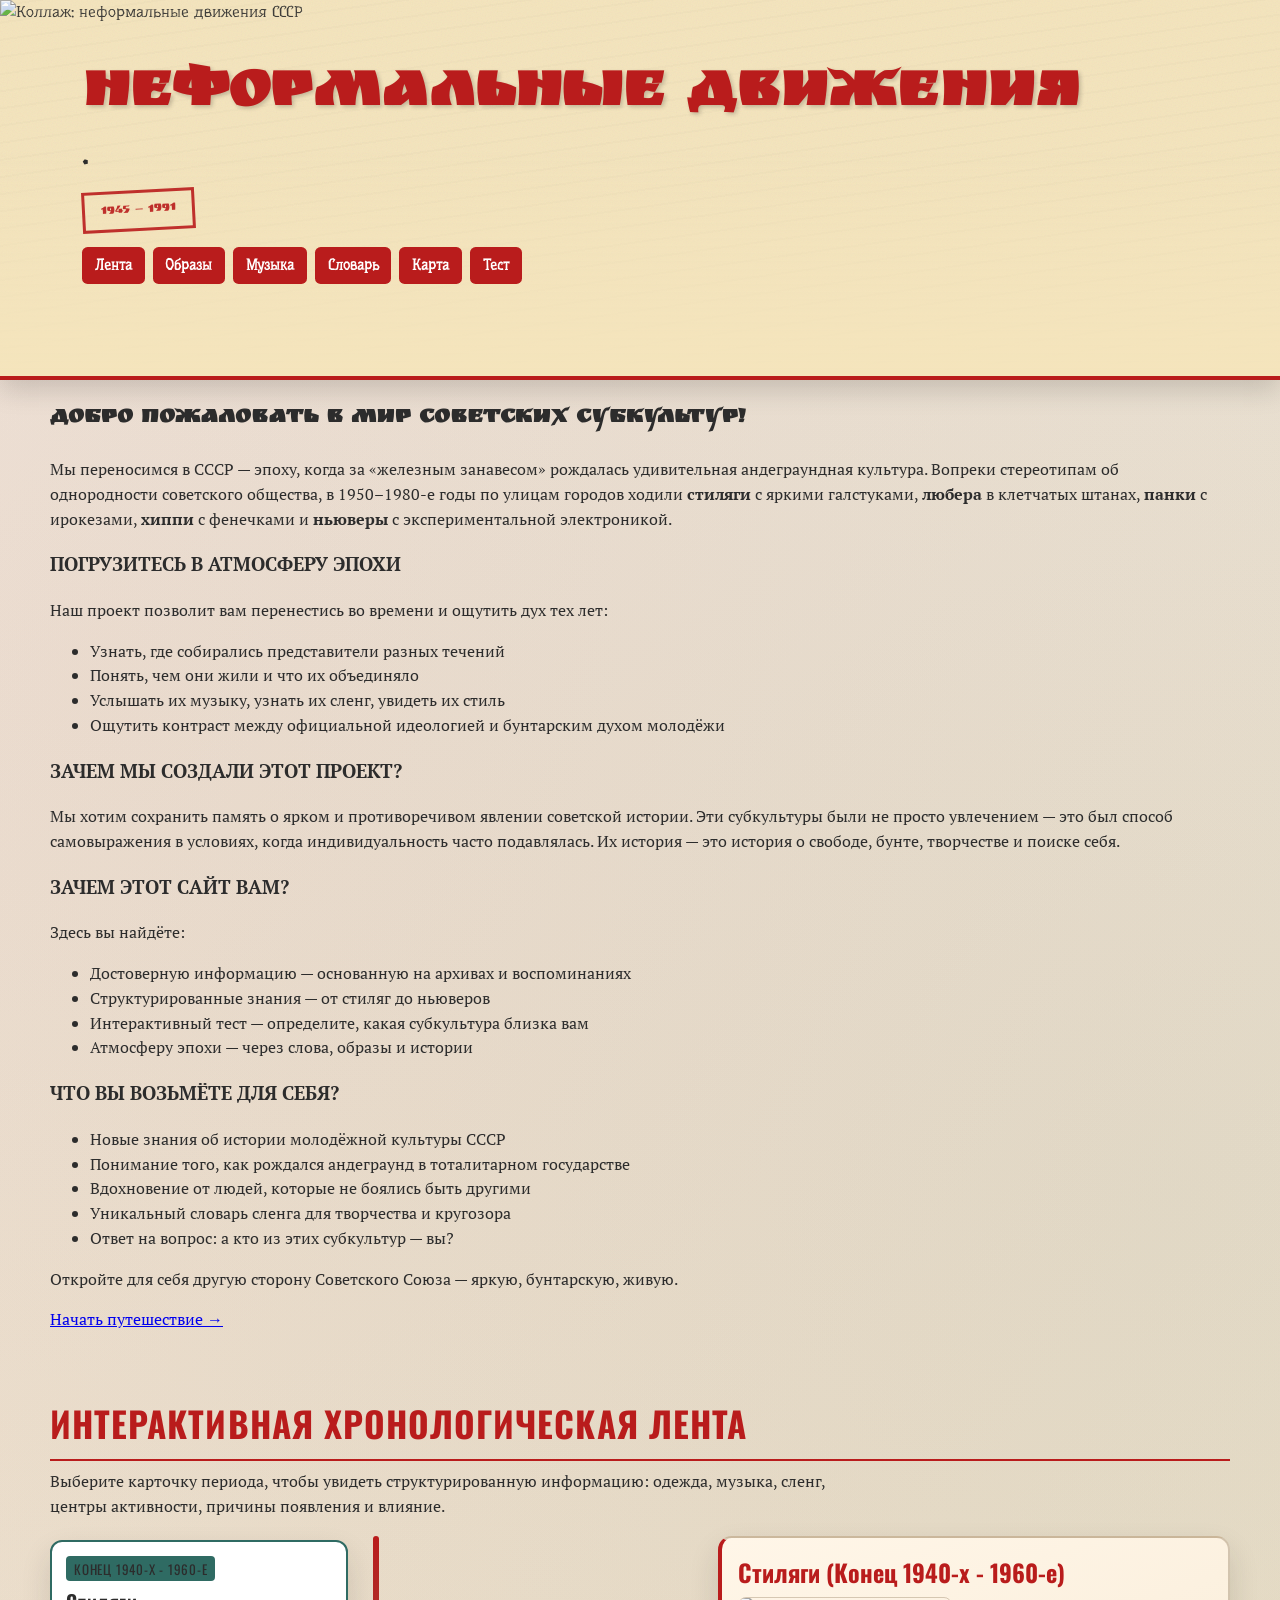
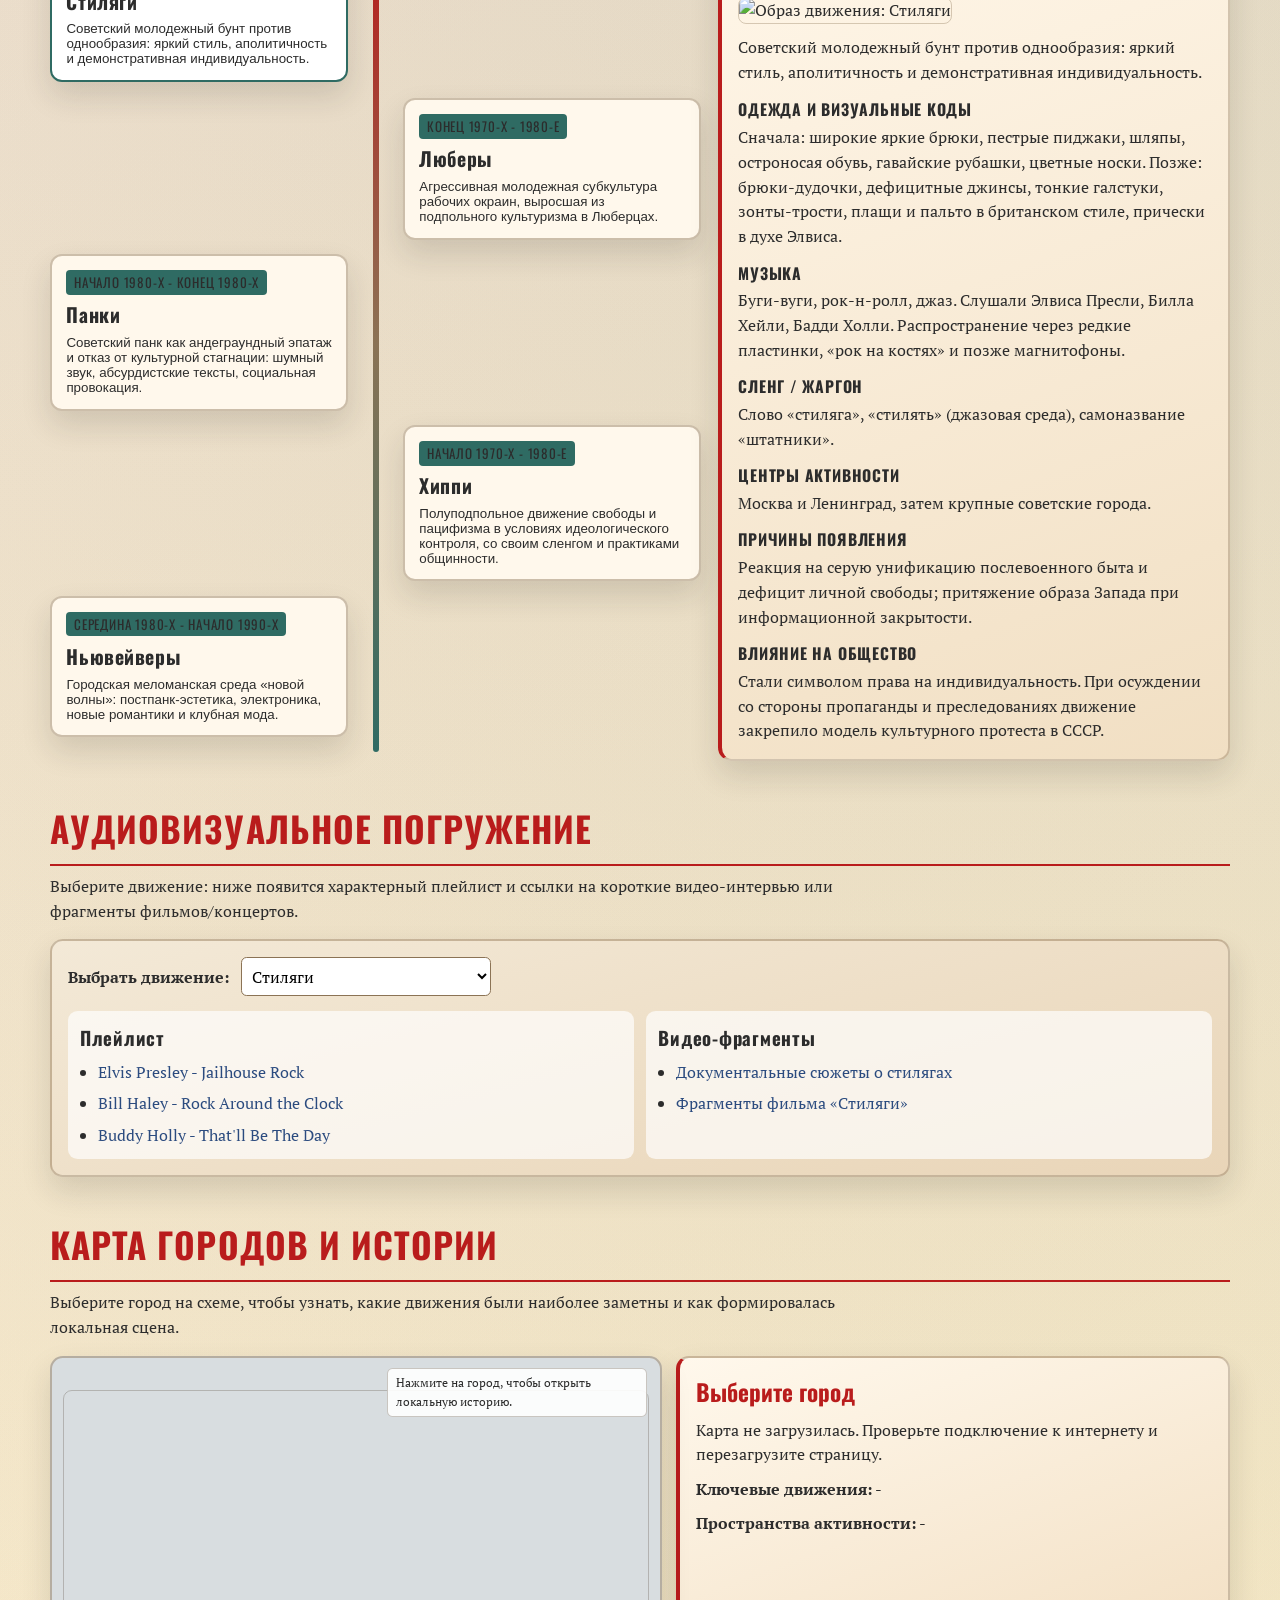
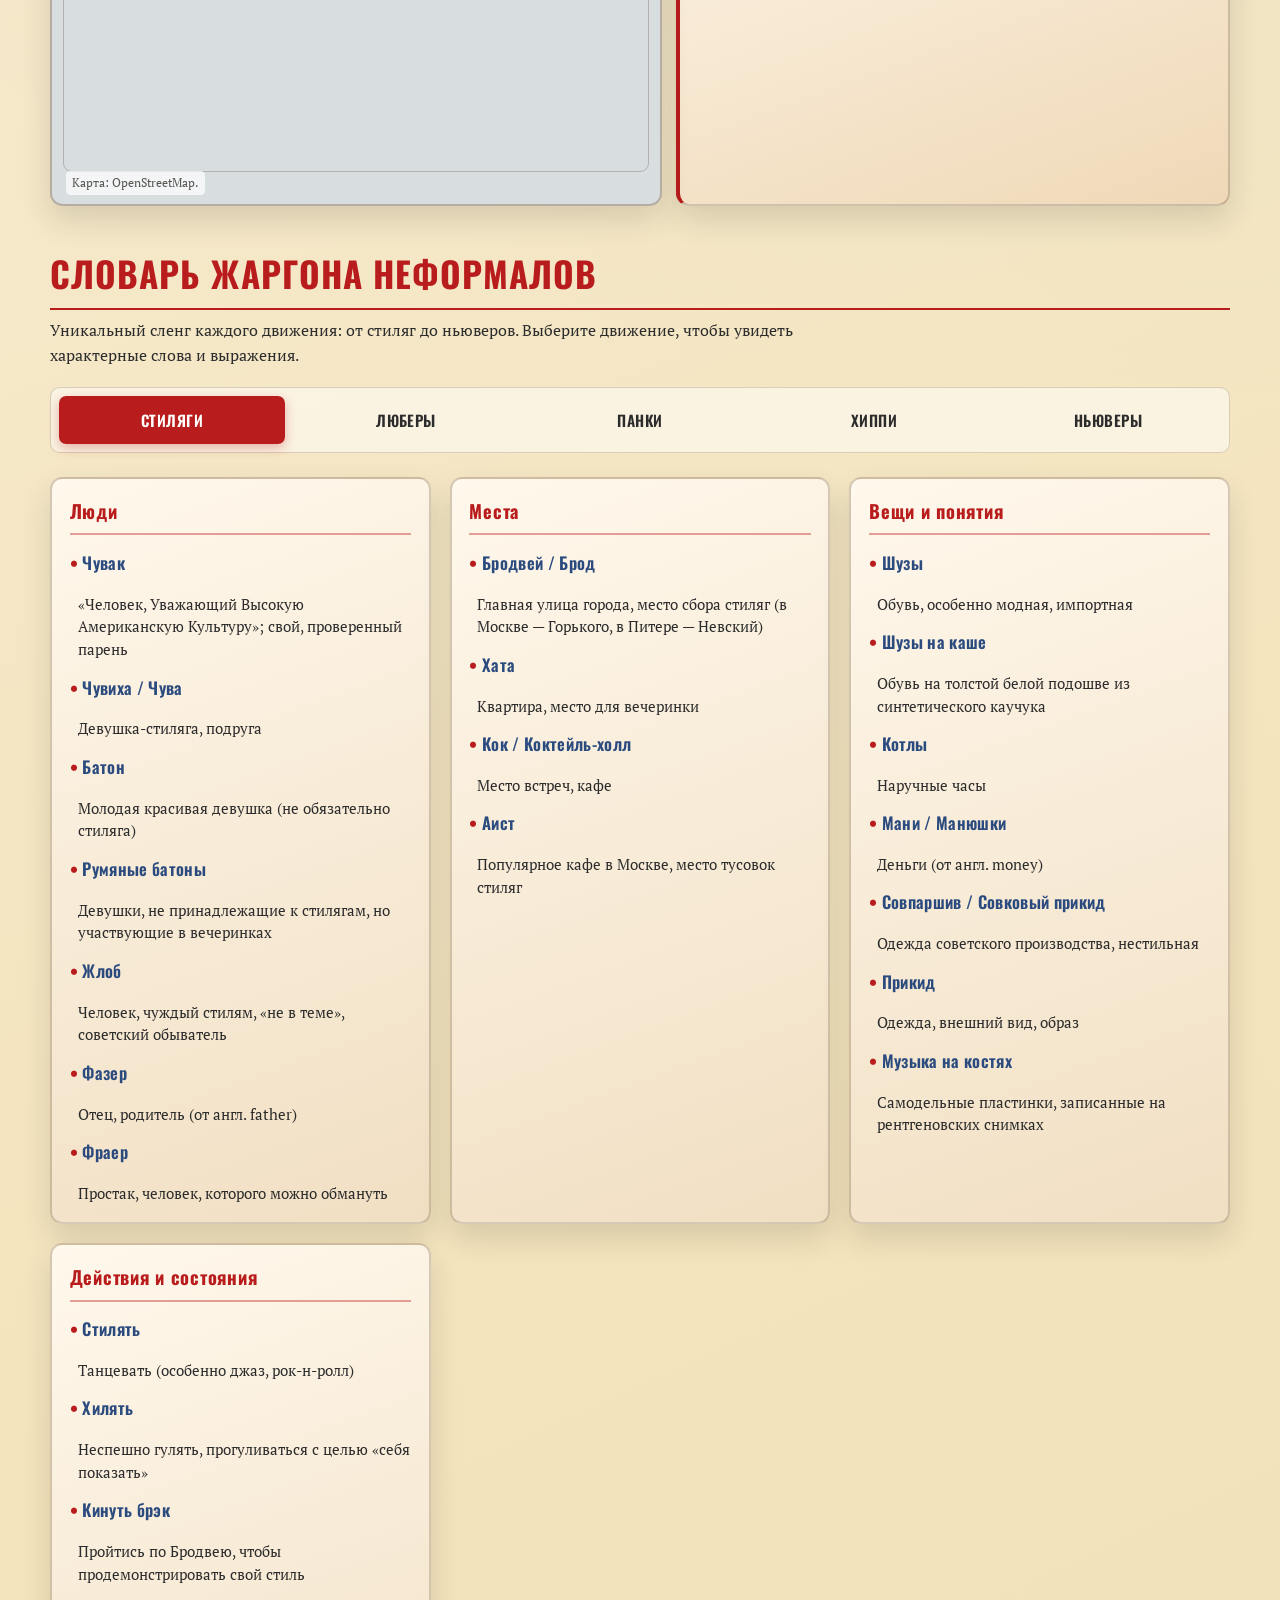
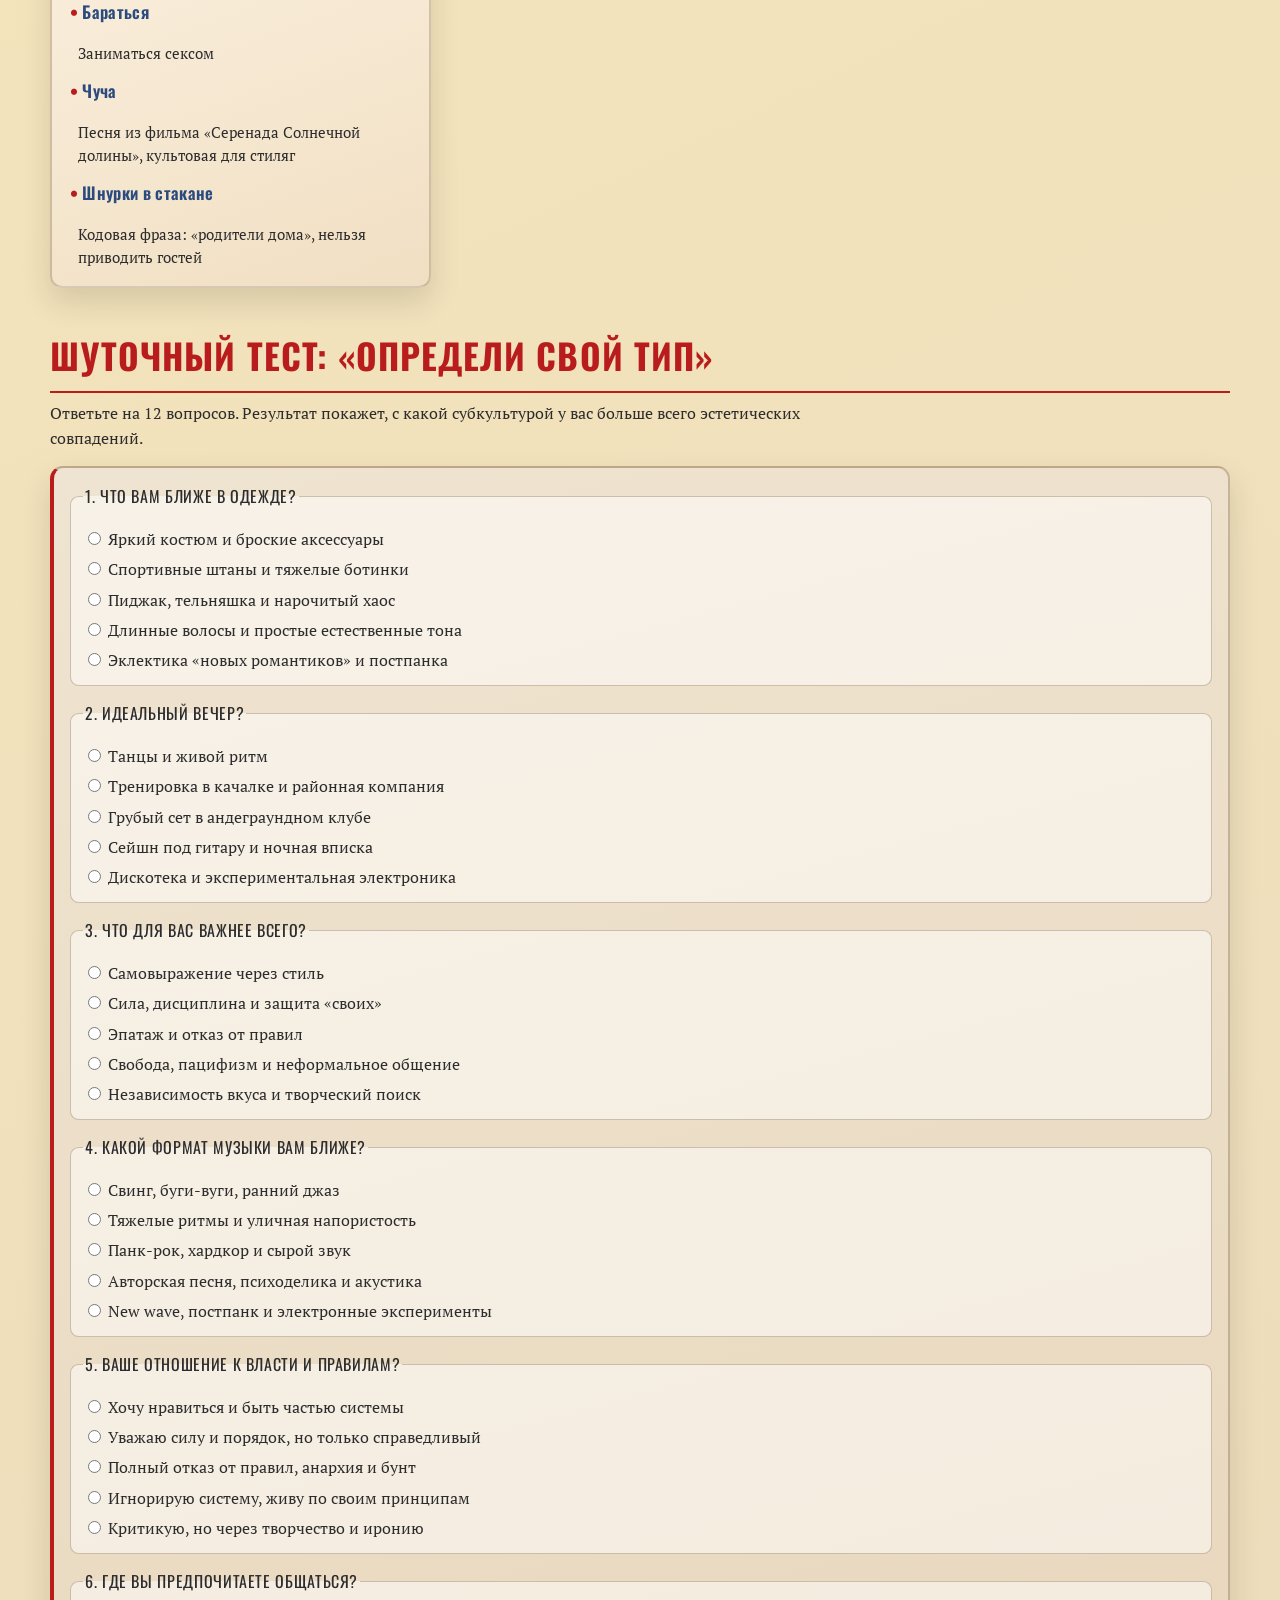
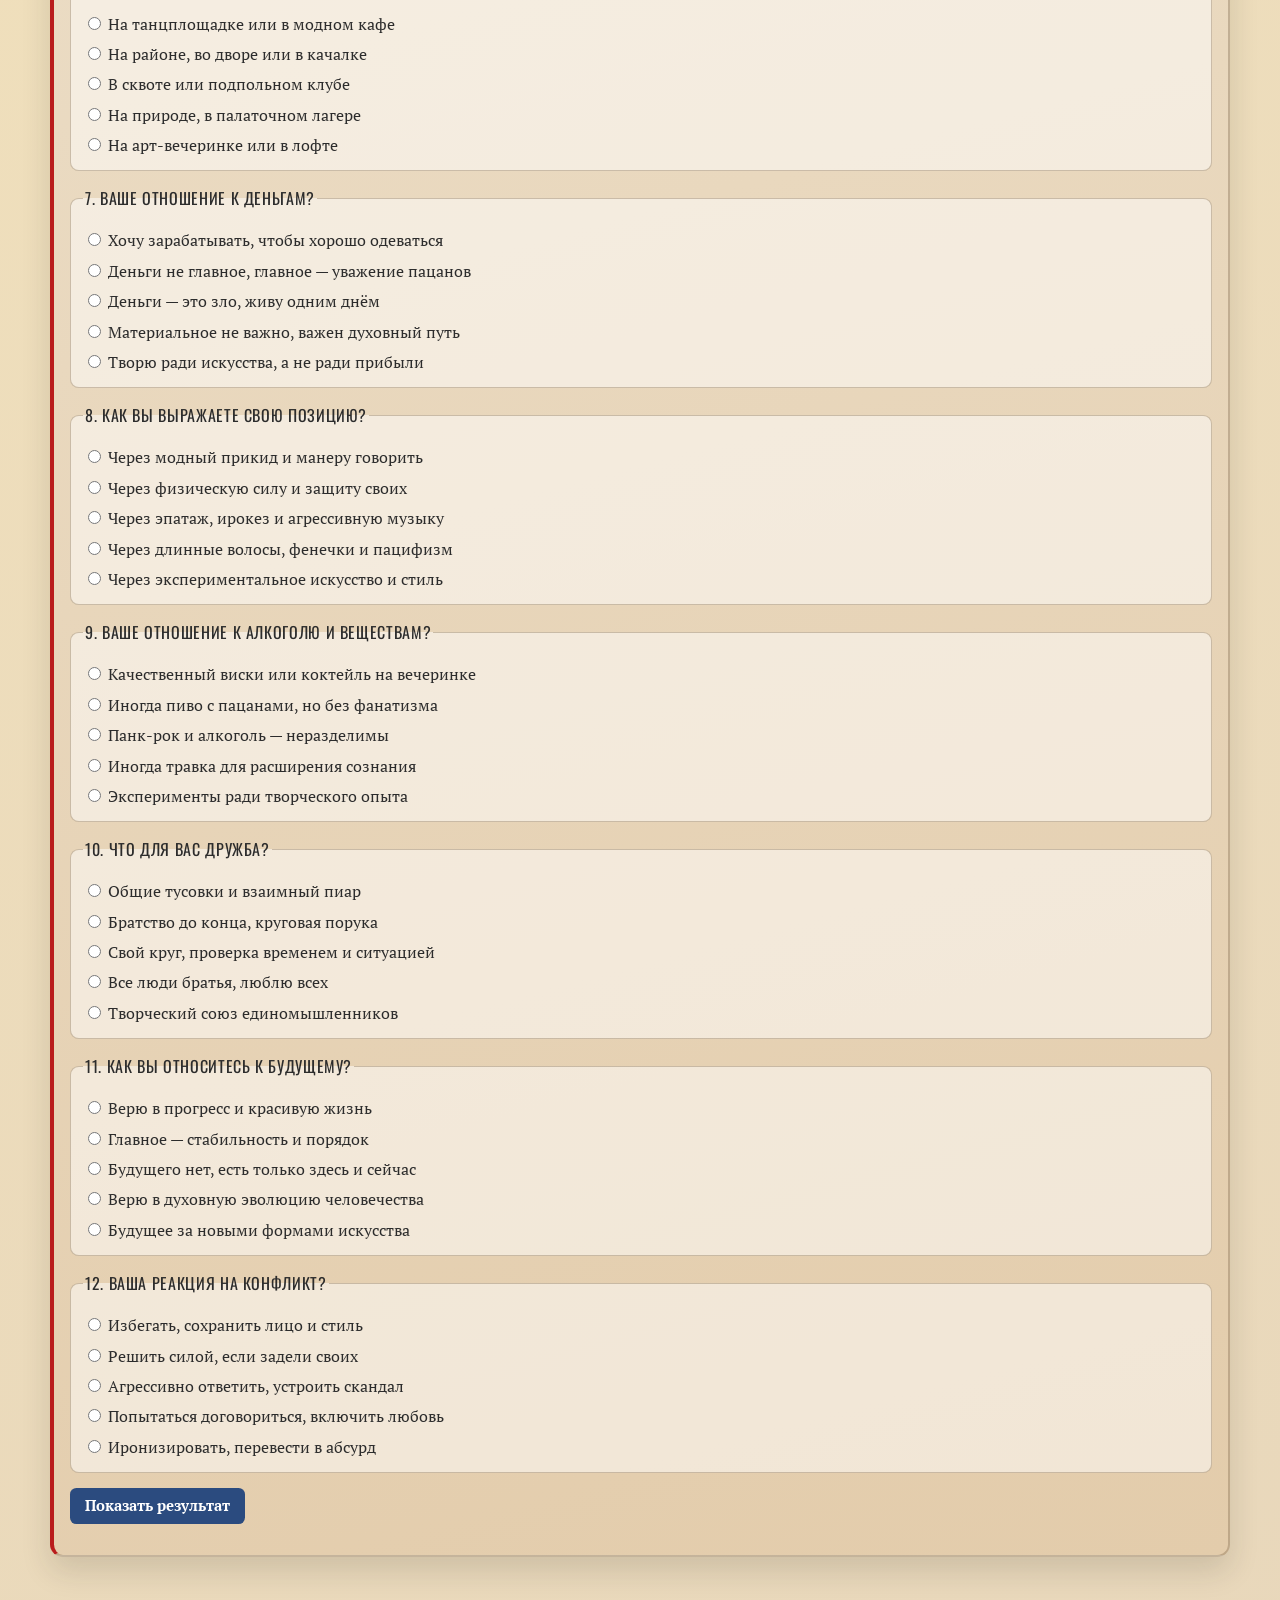
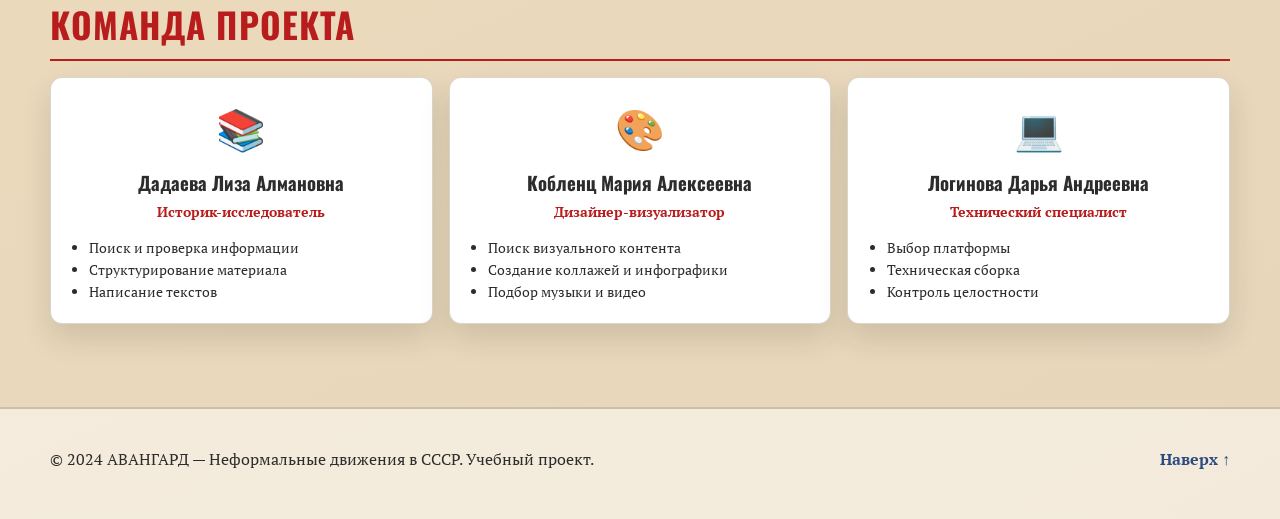
==== commit d5adce2c: "добавила вступление" ====
--- a/index.html
+++ b/index.html
@@ -41,6 +41,75 @@
     </nav>
   </div>
 </header>
+
+<!-- INTRO SECTION -->
+<section class="intro" id="intro">
+  <div class="container intro__content">
+
+    <div class="intro__header">
+      <h2 class="intro__title font-title">ДОБРО ПОЖАЛОВАТЬ В МИР СОВЕТСКИХ СУБКУЛЬТУР!</h2>
+      <div class="intro__divider"></div>
+    </div>
+
+    <p class="intro__lead">
+      Мы переносимся в СССР — эпоху, когда за «железным занавесом» рождалась удивительная андеграундная культура.
+      Вопреки стереотипам об однородности советского общества, в 1950–1980-е годы по улицам городов ходили
+      <strong>стиляги</strong> с яркими галстуками, <strong>любера</strong> в клетчатых штанах,
+      <strong>панки</strong> с ирокезами, <strong>хиппи</strong> с фенечками и
+      <strong>ньюверы</strong> с экспериментальной электроникой.
+    </p>
+
+    <div class="intro__grid">
+
+      <article class="intro__card">
+        <h3>ПОГРУЗИТЕСЬ В АТМОСФЕРУ ЭПОХИ</h3>
+        <p>Наш проект позволит вам перенестись во времени и ощутить дух тех лет:</p>
+        <ul>
+          <li>Узнать, где собирались представители разных течений</li>
+          <li>Понять, чем они жили и что их объединяло</li>
+          <li>Услышать их музыку, узнать их сленг, увидеть их стиль</li>
+          <li>Ощутить контраст между официальной идеологией и бунтарским духом молодёжи</li>
+        </ul>
+      </article>
+
+      <article class="intro__card">
+        <h3>ЗАЧЕМ МЫ СОЗДАЛИ ЭТОТ ПРОЕКТ?</h3>
+        <p>Мы хотим сохранить память о ярком и противоречивом явлении советской истории. Эти субкультуры были не просто увлечением — это был способ самовыражения в условиях, когда индивидуальность часто подавлялась. Их история — это история о свободе, бунте, творчестве и поиске себя.</p>
+      </article>
+
+      <article class="intro__card">
+        <h3>ЗАЧЕМ ЭТОТ САЙТ ВАМ?</h3>
+        <p>Здесь вы найдёте:</p>
+        <ul>
+          <li>Достоверную информацию — основанную на архивах и воспоминаниях</li>
+          <li>Структурированные знания — от стиляг до ньюверов</li>
+          <li>Интерактивный тест — определите, какая субкультура близка вам</li>
+          <li>Атмосферу эпохи — через слова, образы и истории</li>
+        </ul>
+      </article>
+
+      <article class="intro__card">
+        <h3>ЧТО ВЫ ВОЗЬМЁТЕ ДЛЯ СЕБЯ?</h3>
+        <ul>
+          <li>Новые знания об истории молодёжной культуры СССР</li>
+          <li>Понимание того, как рождался андеграунд в тоталитарном государстве</li>
+          <li>Вдохновение от людей, которые не боялись быть другими</li>
+          <li>Уникальный словарь сленга для творчества и кругозора</li>
+          <li>Ответ на вопрос: а кто из этих субкультур — вы?</li>
+        </ul>
+      </article>
+
+    </div>
+
+    <div class="intro__cta">
+      <p class="intro__cta-text">
+        Откройте для себя другую сторону Советского Союза — яркую, бунтарскую, живую.
+      </p>
+      <a href="#timeline" class="intro__cta-button">Начать путешествие →</a>
+    </div>
+
+  </div>
+</section>
 
 <main class="main">
 
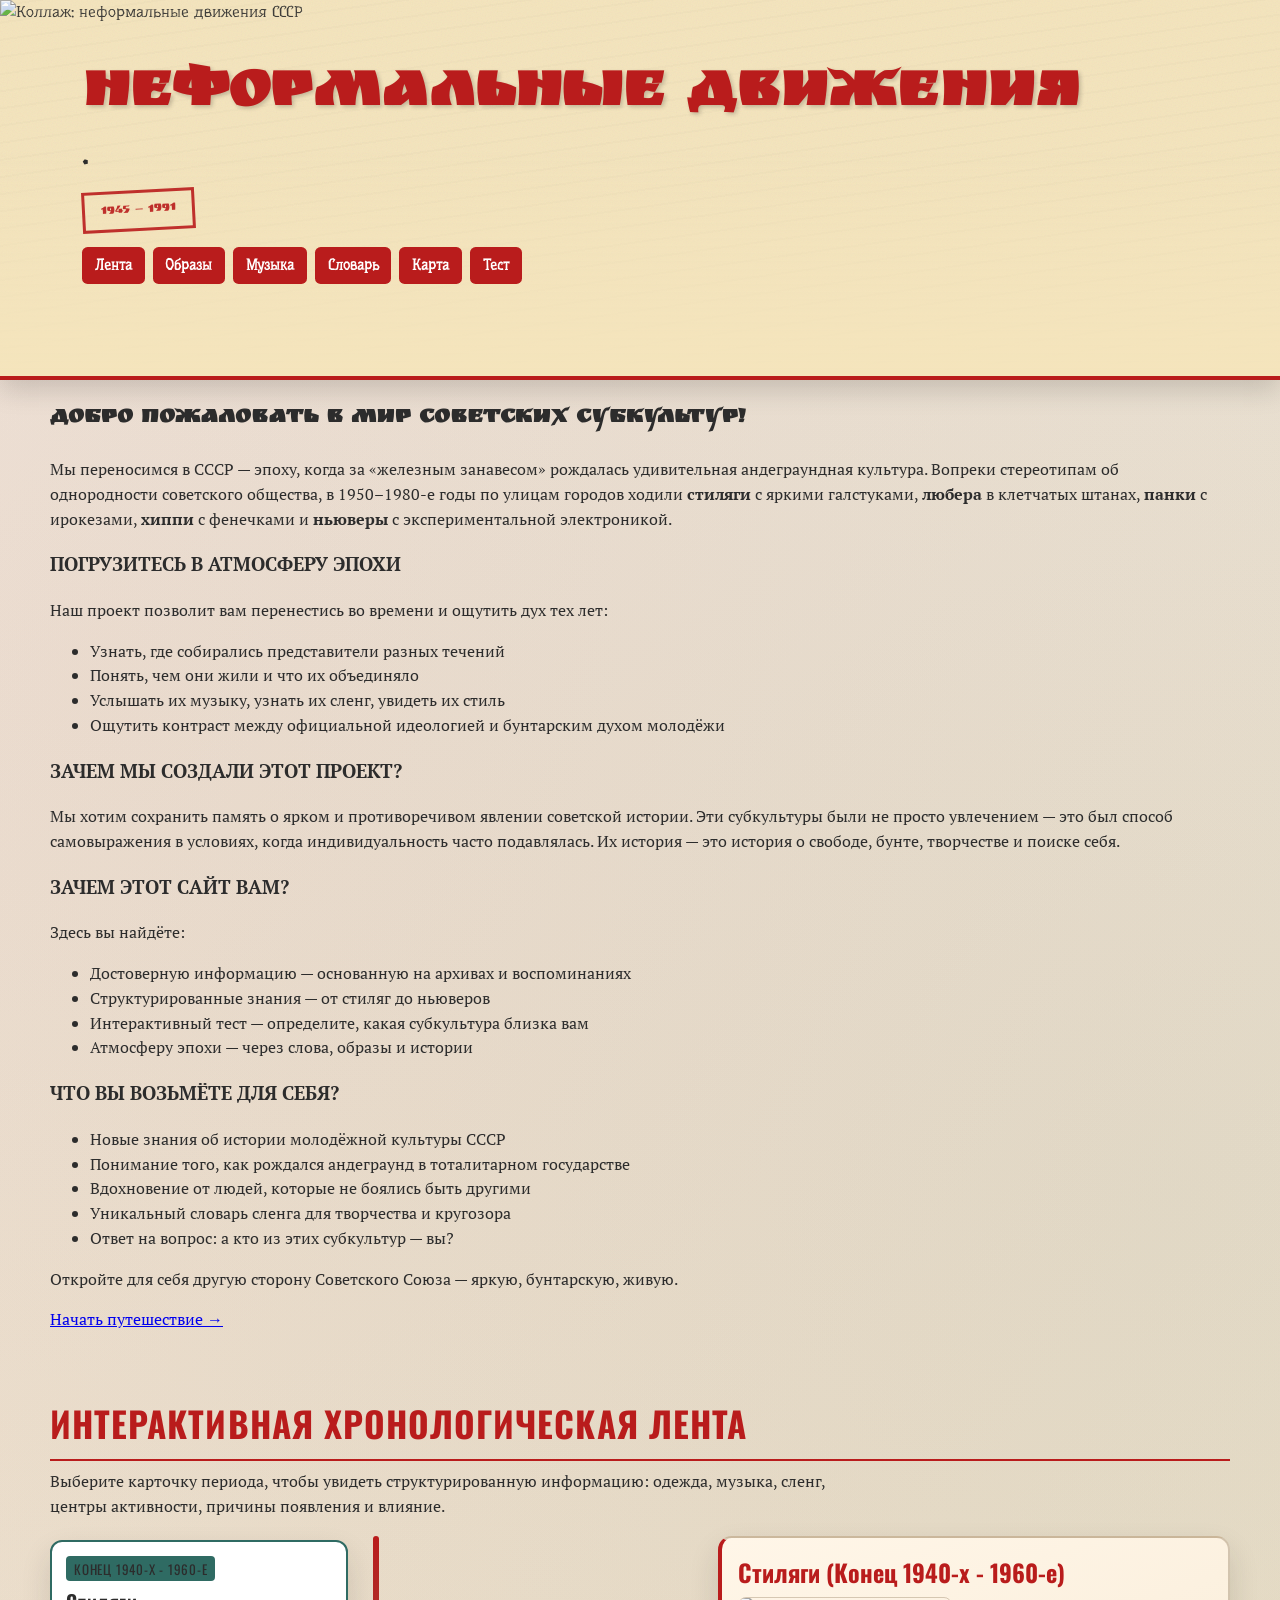
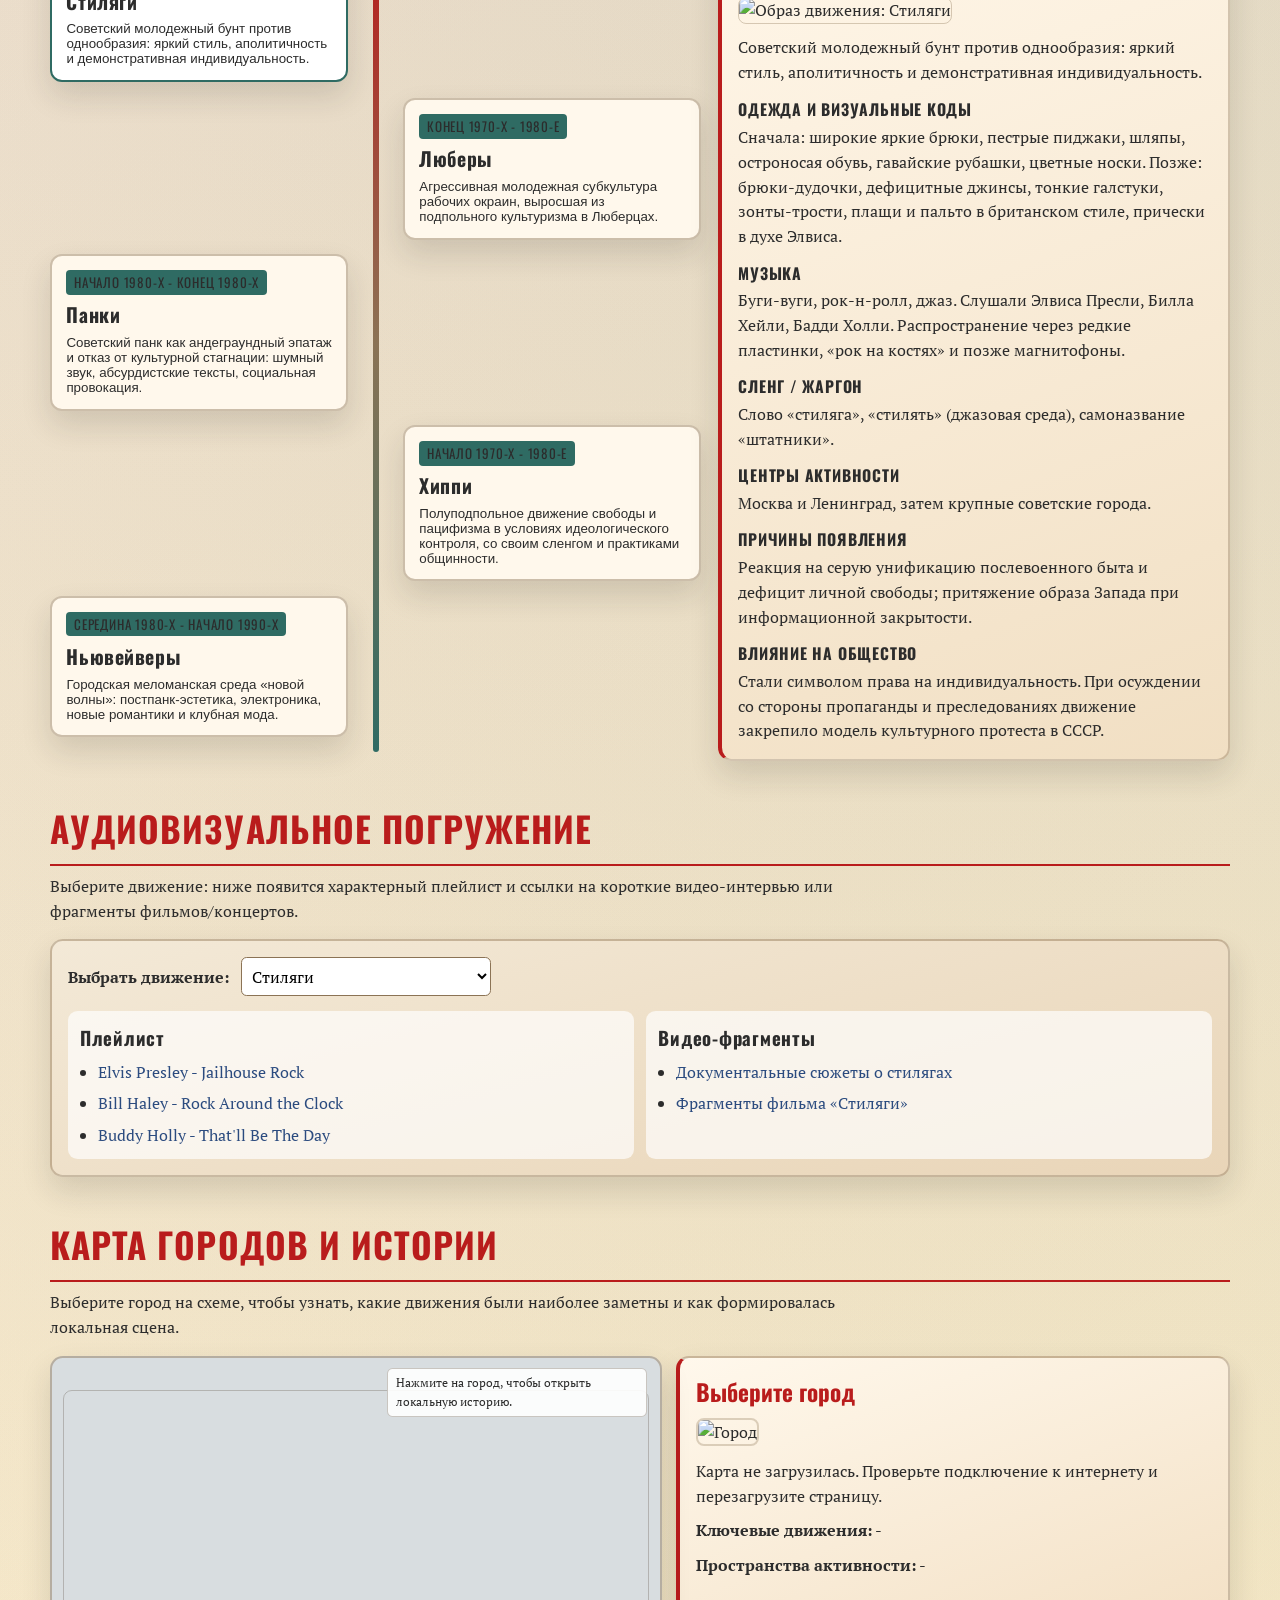
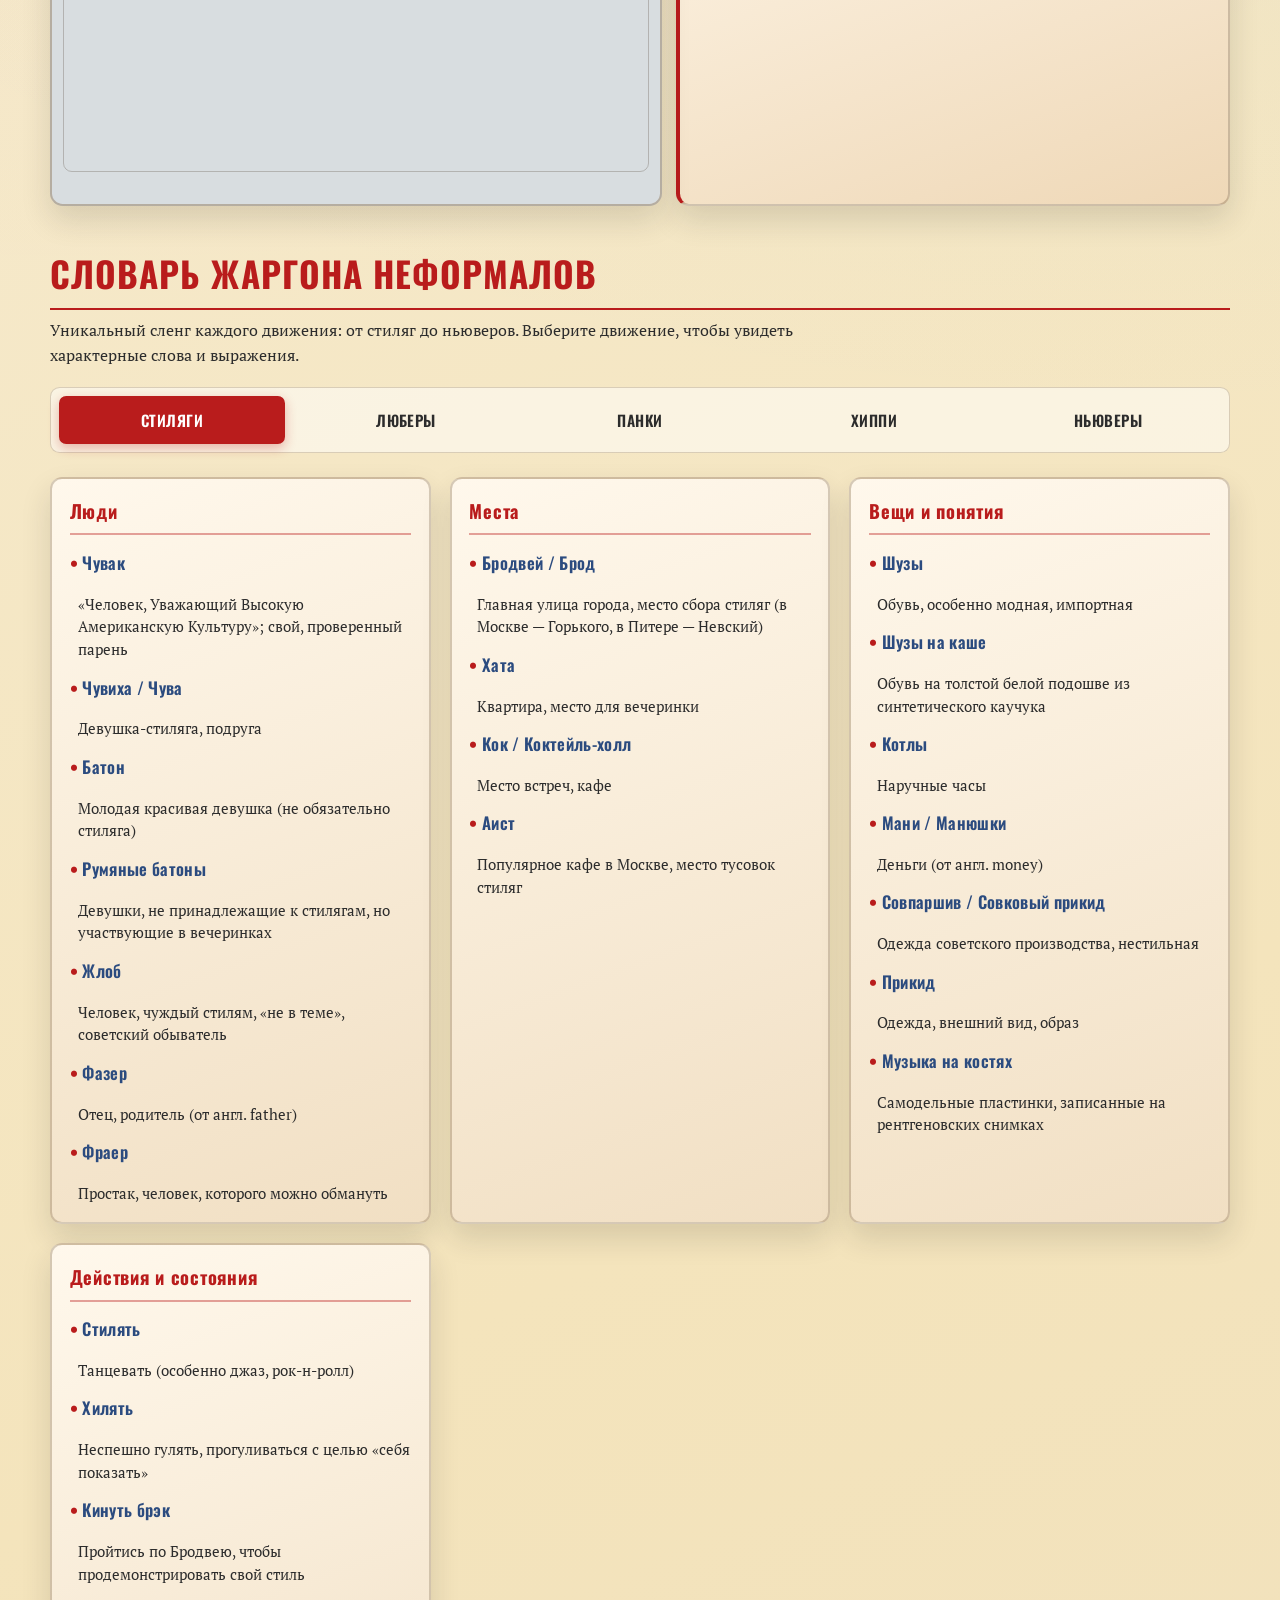
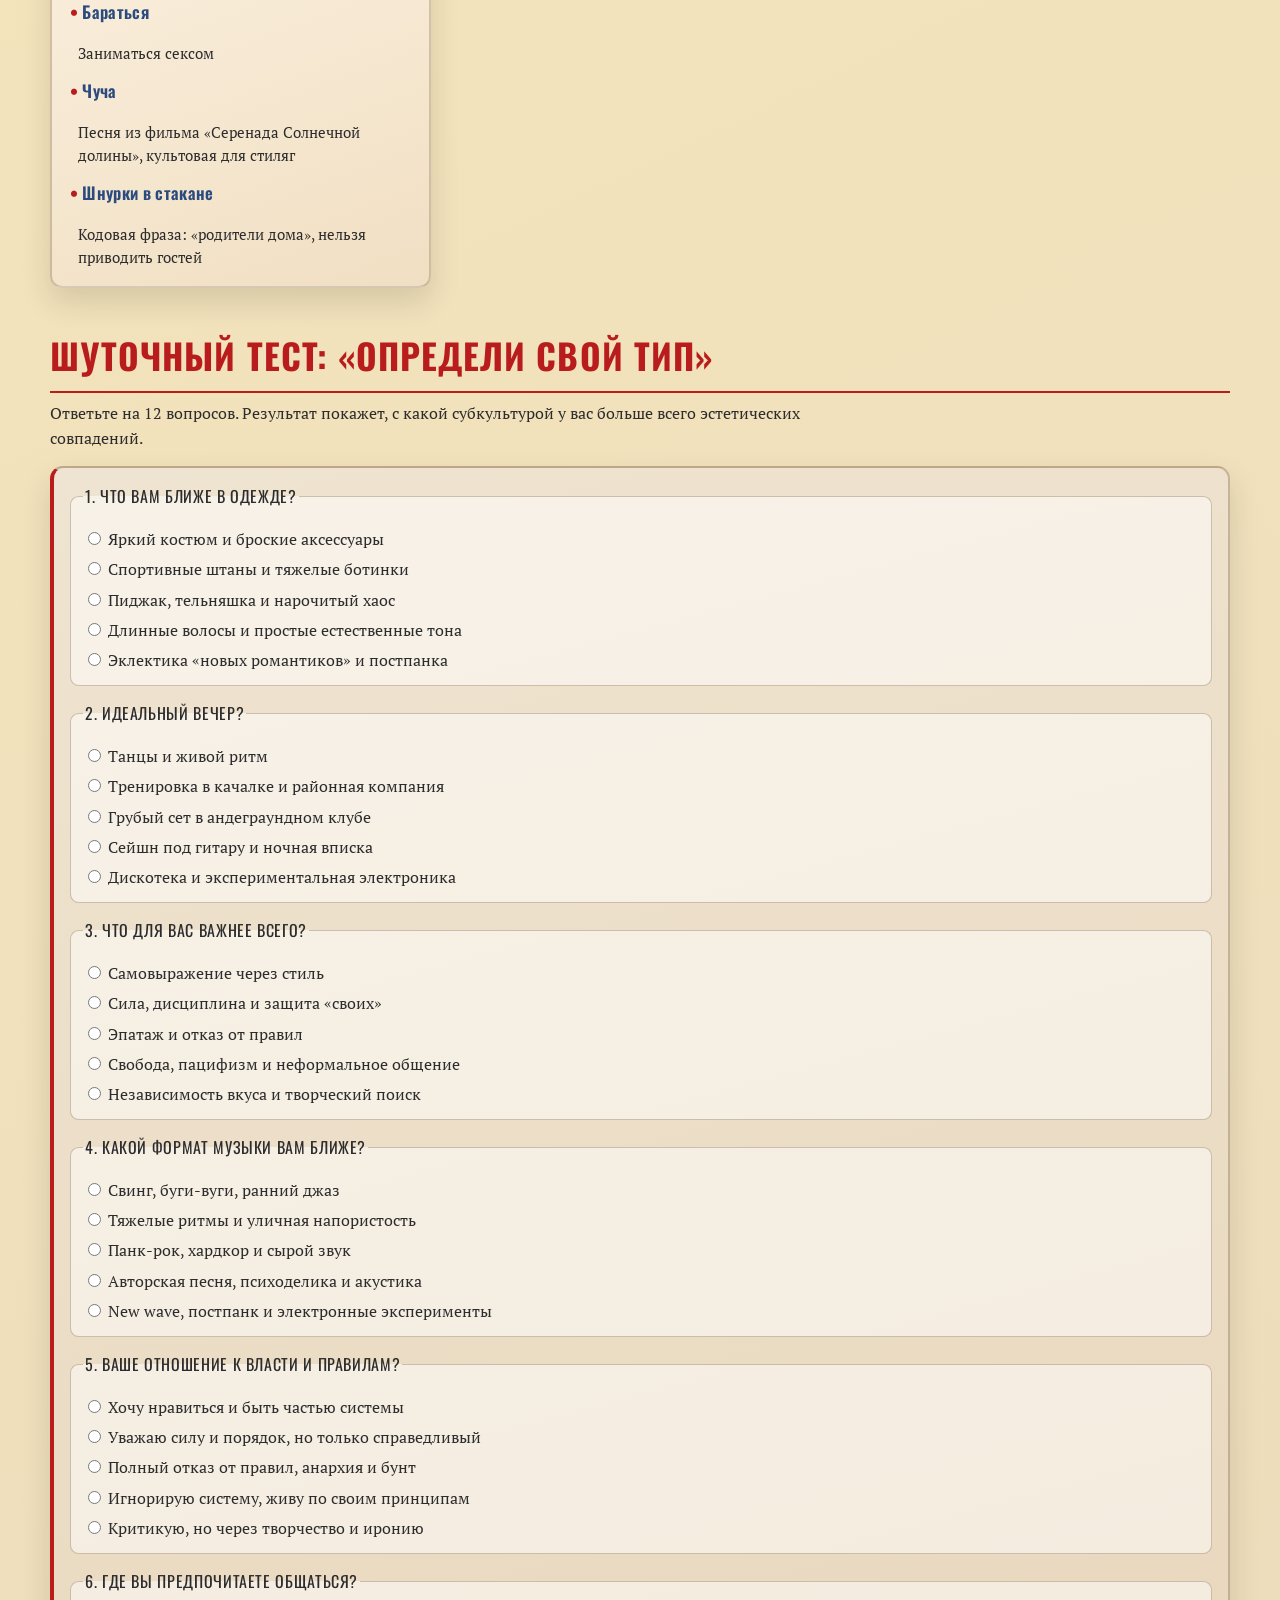
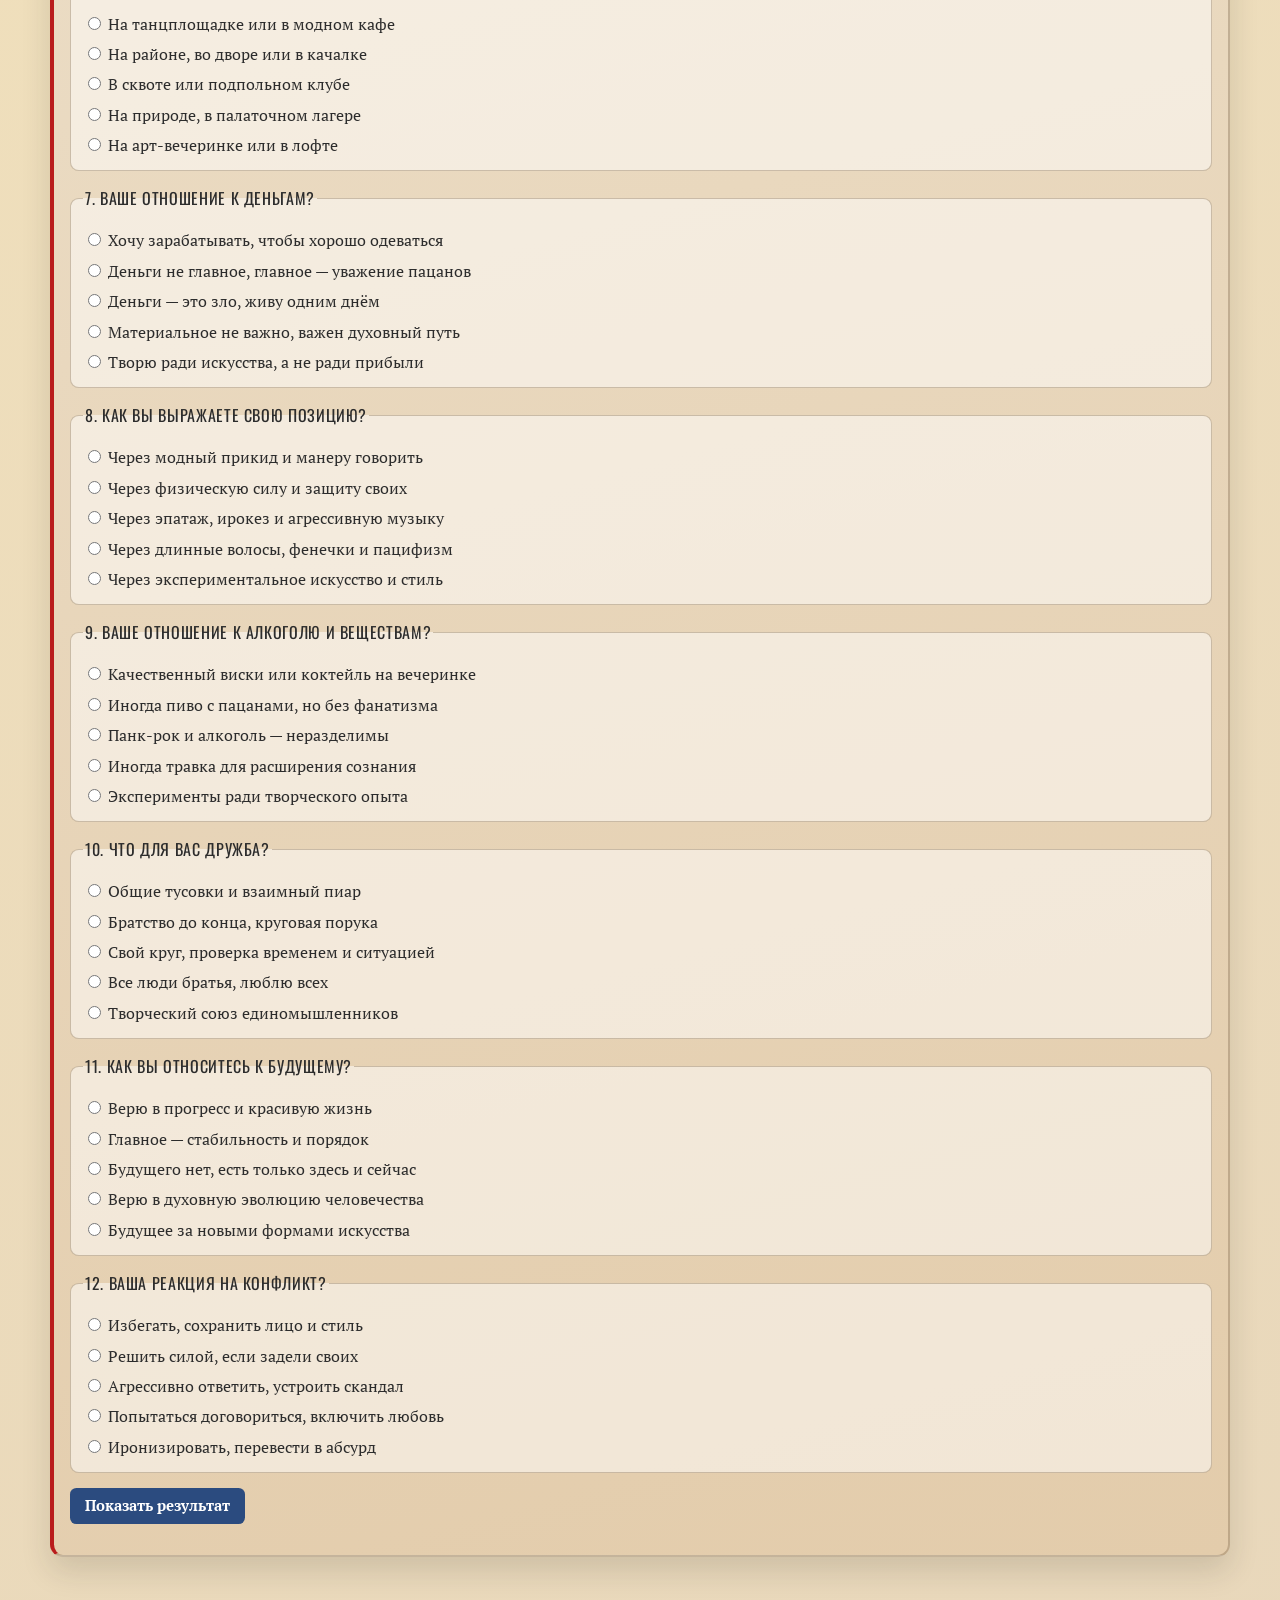
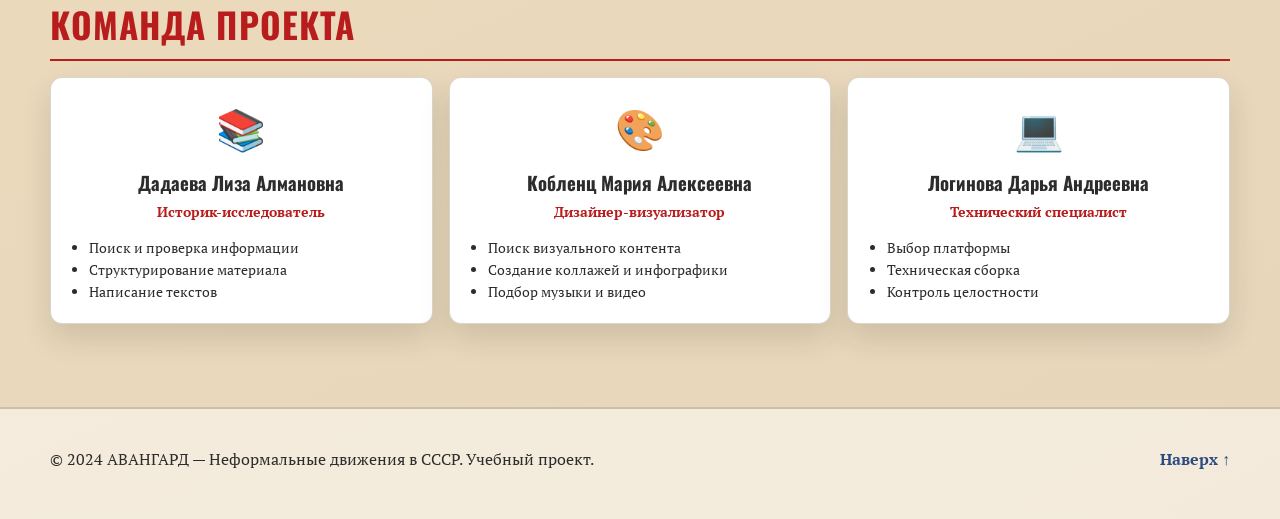
==== commit d4aeffae: "Исправили флаг. Добавили фотографии на карту." ====
--- a/index.html
+++ b/index.html
@@ -192,14 +192,20 @@
       <div class="city-map" role="group" aria-label="Карта городов СССР">
         <p class="city-map__hint">Нажмите на город, чтобы открыть локальную историю.</p>
         <div id="cityMapCanvas" class="city-map__canvas" aria-label="Интерактивная карта городов"></div>
-        <p class="city-map__credit">Карта: OpenStreetMap.</p>
+        <p class="city-map__credit map-attribution">Карта: OpenStreetMap.</p>
       </div>
 
       <article class="city-story" aria-live="polite">
         <h3 id="cityTitle">Выберите город</h3>
+        <img id="cityImage" class="city-story__image" src="" alt="Город">
         <p id="cityText">Нажмите на маркер на карте, чтобы увидеть локальную историю неформальных движений.</p>
         <p><strong>Ключевые движения:</strong> <span id="cityMovements">-</span></p>
         <p><strong>Пространства активности:</strong> <span id="cityPlaces">-</span></p>
+
+        <div id="cityGallery" class="city-gallery" style="display: none;">
+          <h4>Фотографии квартирников</h4>
+          <div class="gallery-grid"></div>
+        </div>
       </article>
     </div>
   </section>
--- a/src/styles.css
+++ b/src/styles.css
@@ -706,4 +706,72 @@
   .slang-tab {
     min-width: 100%;
   }
+}
+
+/* Уменьшение флага Украины в аттрибуции карты */
+.map-attribution,
+.leaflet-control-attribution {
+  font-size: 9px !important;
+  line-height: 1.2 !important;
+  padding: 2px 4px !important;
+  opacity: 0 !important;
+}
+
+.map-attribution img,
+.leaflet-control-attribution img,
+.leaflet-control-attribution svg {
+  max-width: 12px !important;
+  max-height: 8px !important;
+  display: inline-block !important;
+}
+
+.city-story__image {
+  width: 100%;
+  height: 200px;
+  object-fit: cover;
+  border-radius: 0.5rem;
+  margin-bottom: 0.8rem;
+  border: 2px solid color-mix(in srgb, var(--line) 30%, transparent);
+}
+
+.city-gallery {
+  margin-top: 1.2rem;
+  padding-top: 1rem;
+  border-top: 2px solid color-mix(in srgb, var(--line) 25%, transparent);
+}
+
+.city-gallery h4 {
+  margin: 0 0 0.8rem;
+  font-family: "Oswald", sans-serif;
+  color: var(--accent-red);
+  font-size: 1.1rem;
+}
+
+.gallery-grid {
+  display: grid;
+  grid-template-columns: repeat(2, 1fr);
+  gap: 0.6rem;
+}
+
+.gallery-grid img {
+  width: 100%;
+  height: 120px;
+  object-fit: cover;
+  border-radius: 0.4rem;
+  border: 1px solid color-mix(in srgb, var(--line) 25%, transparent);
+  transition: transform 0.2s;
+}
+
+.gallery-grid img:hover {
+  transform: scale(1.05);
+}
+
+@media (max-width: 620px) {
+  .gallery-grid {
+    grid-template-columns: 1fr;
+  }
+
+  .gallery-grid img {
+    height: 150px;
+  }
 }
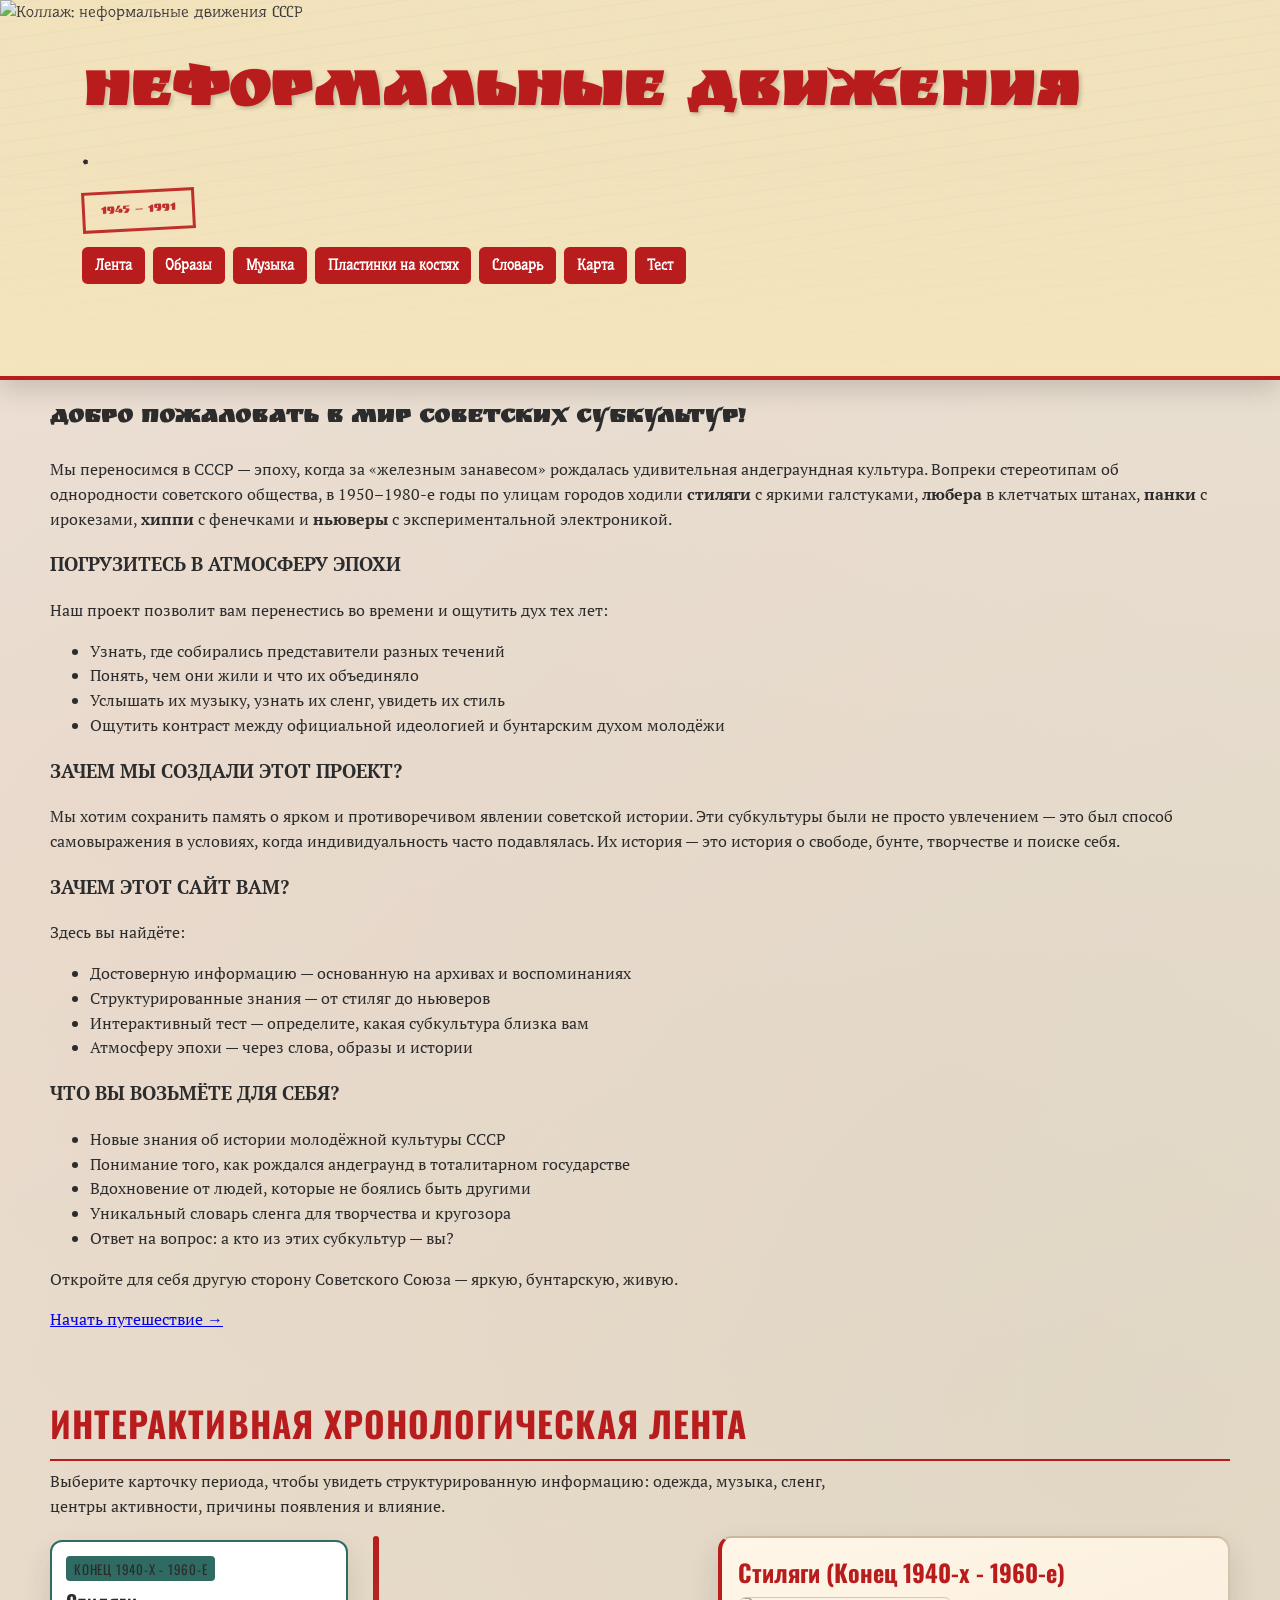
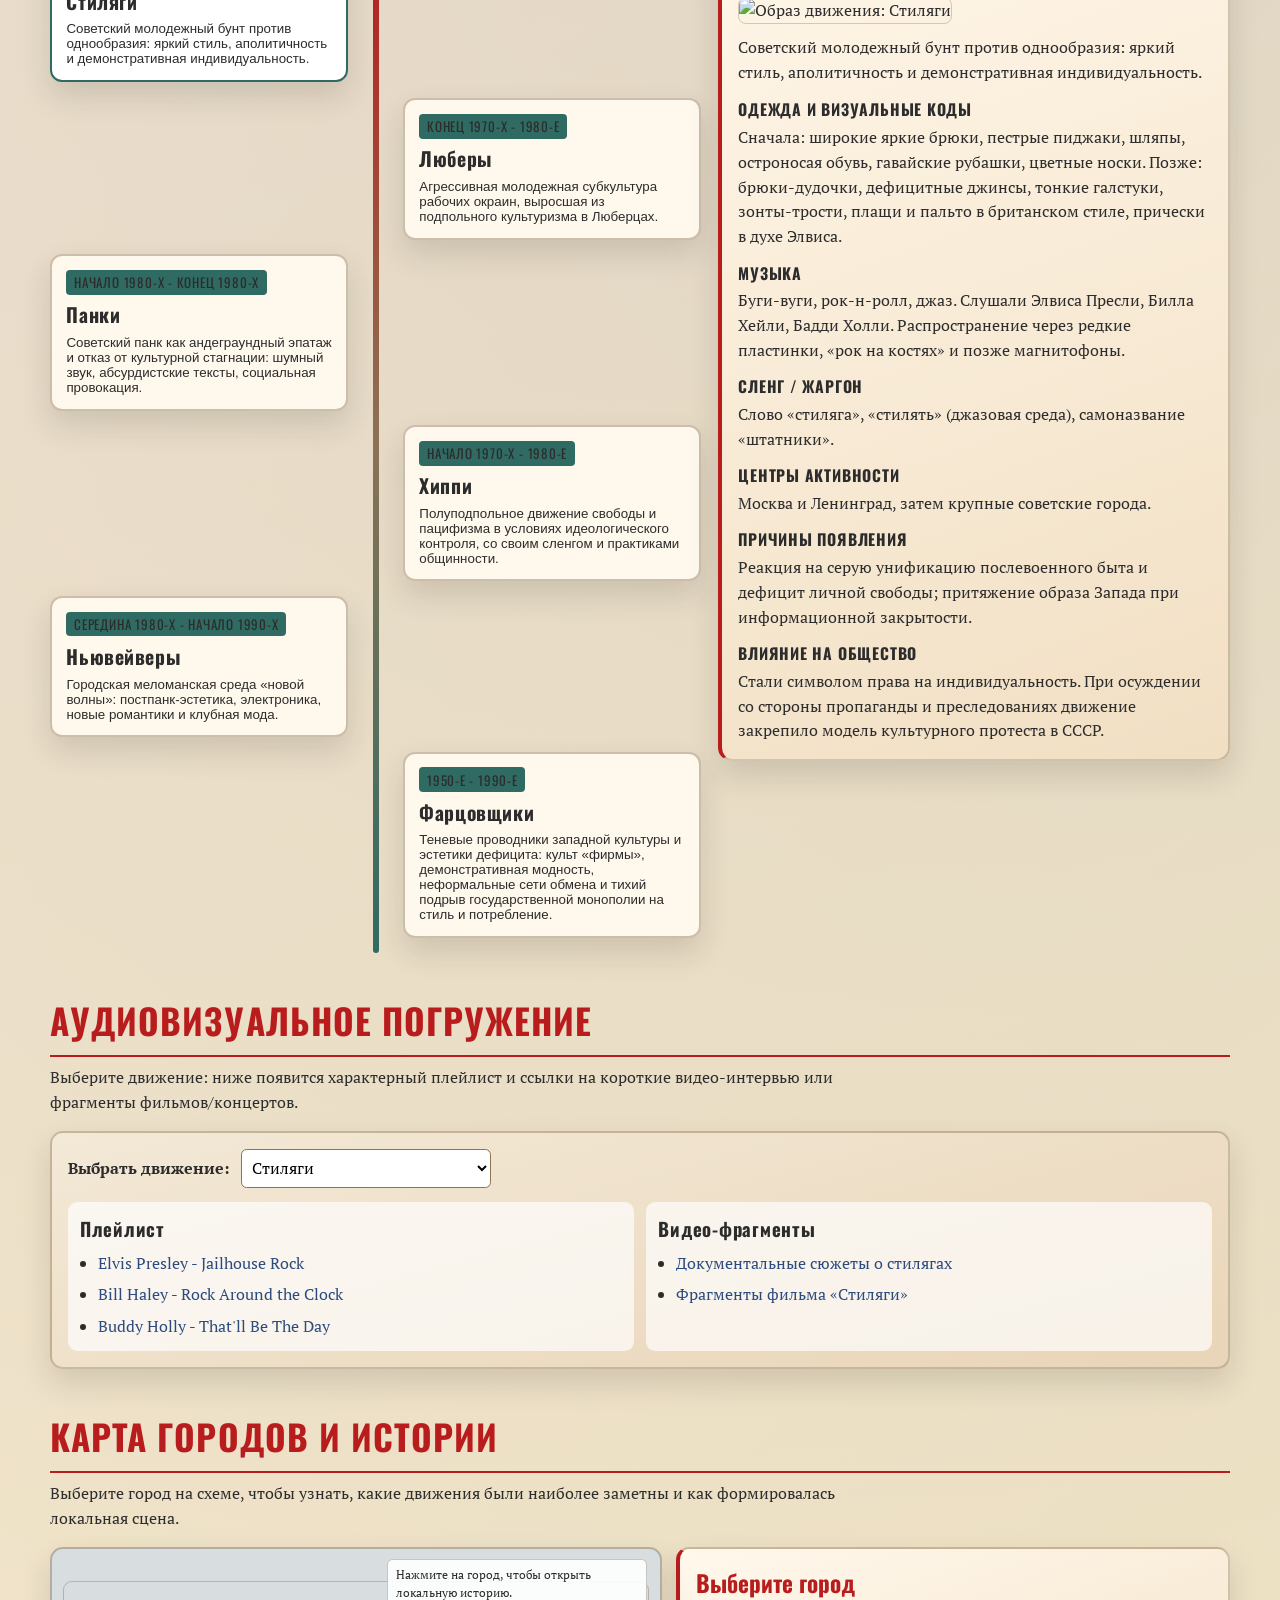
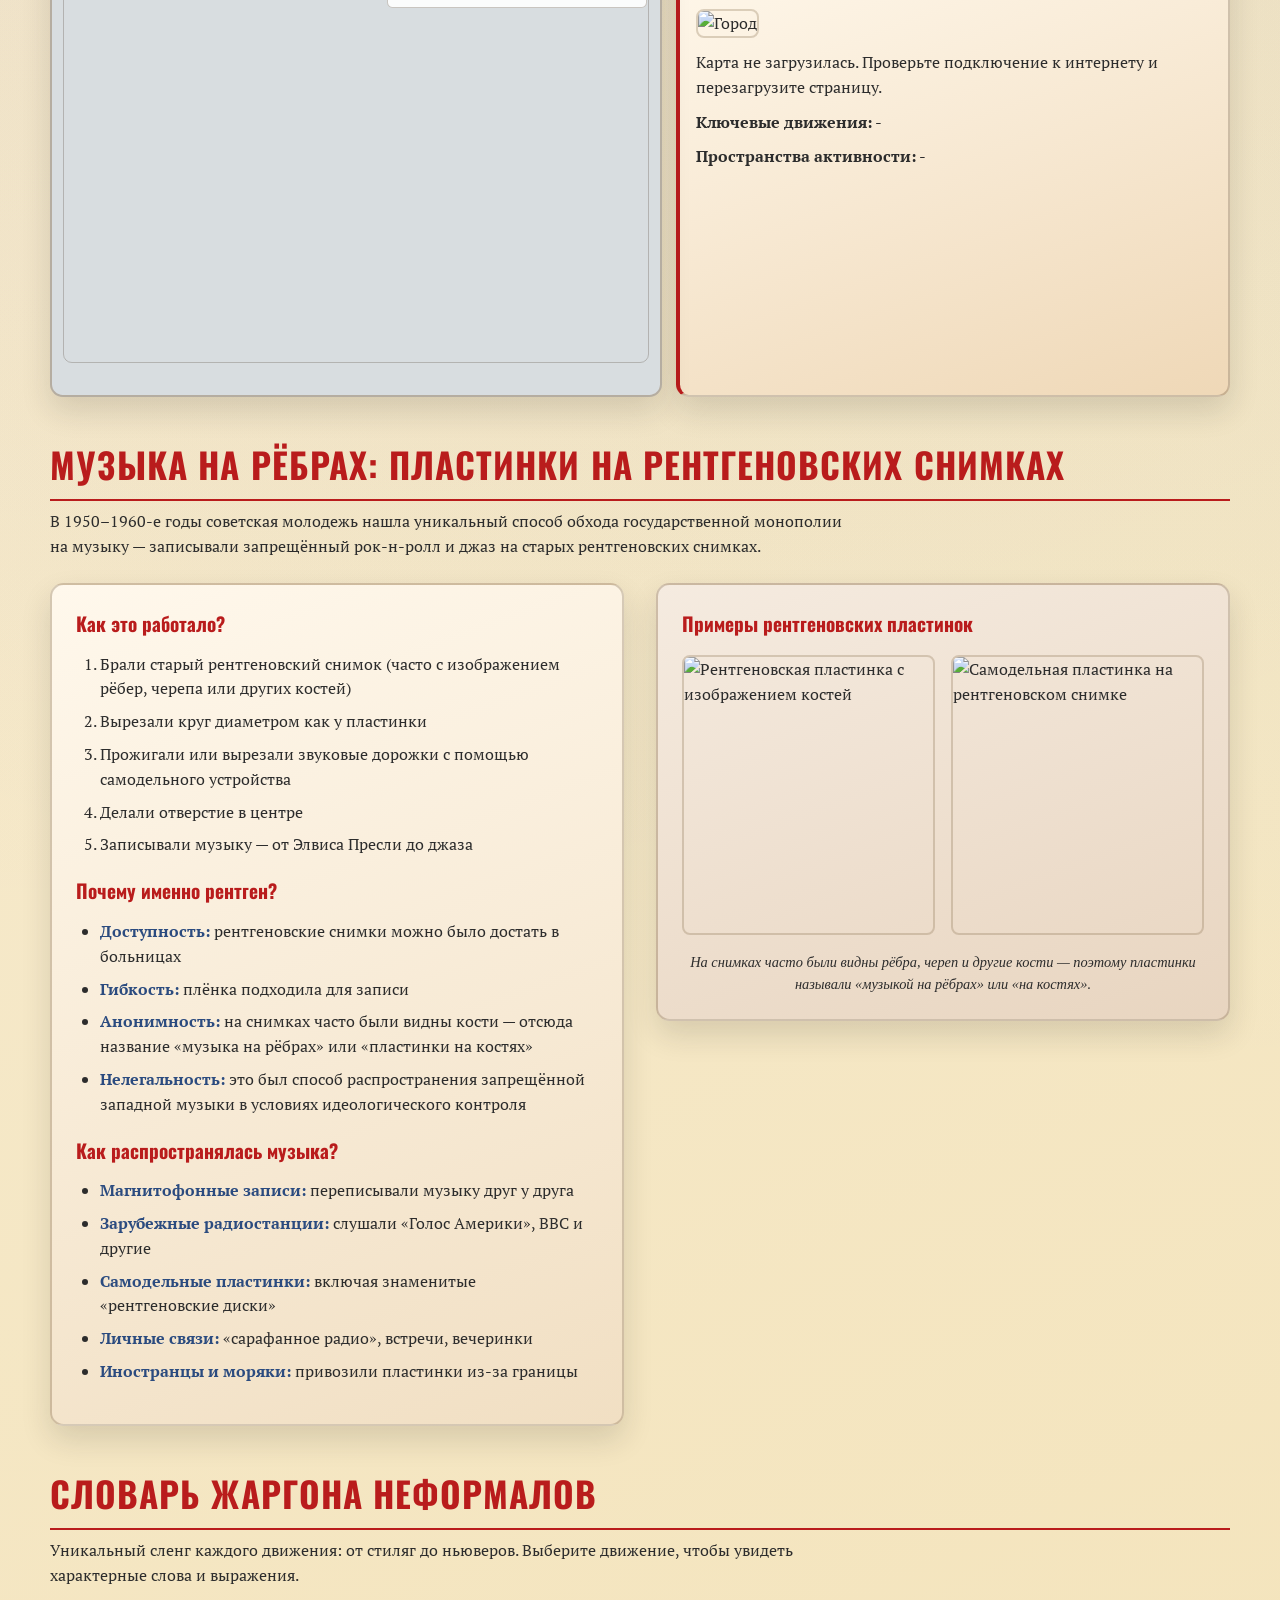
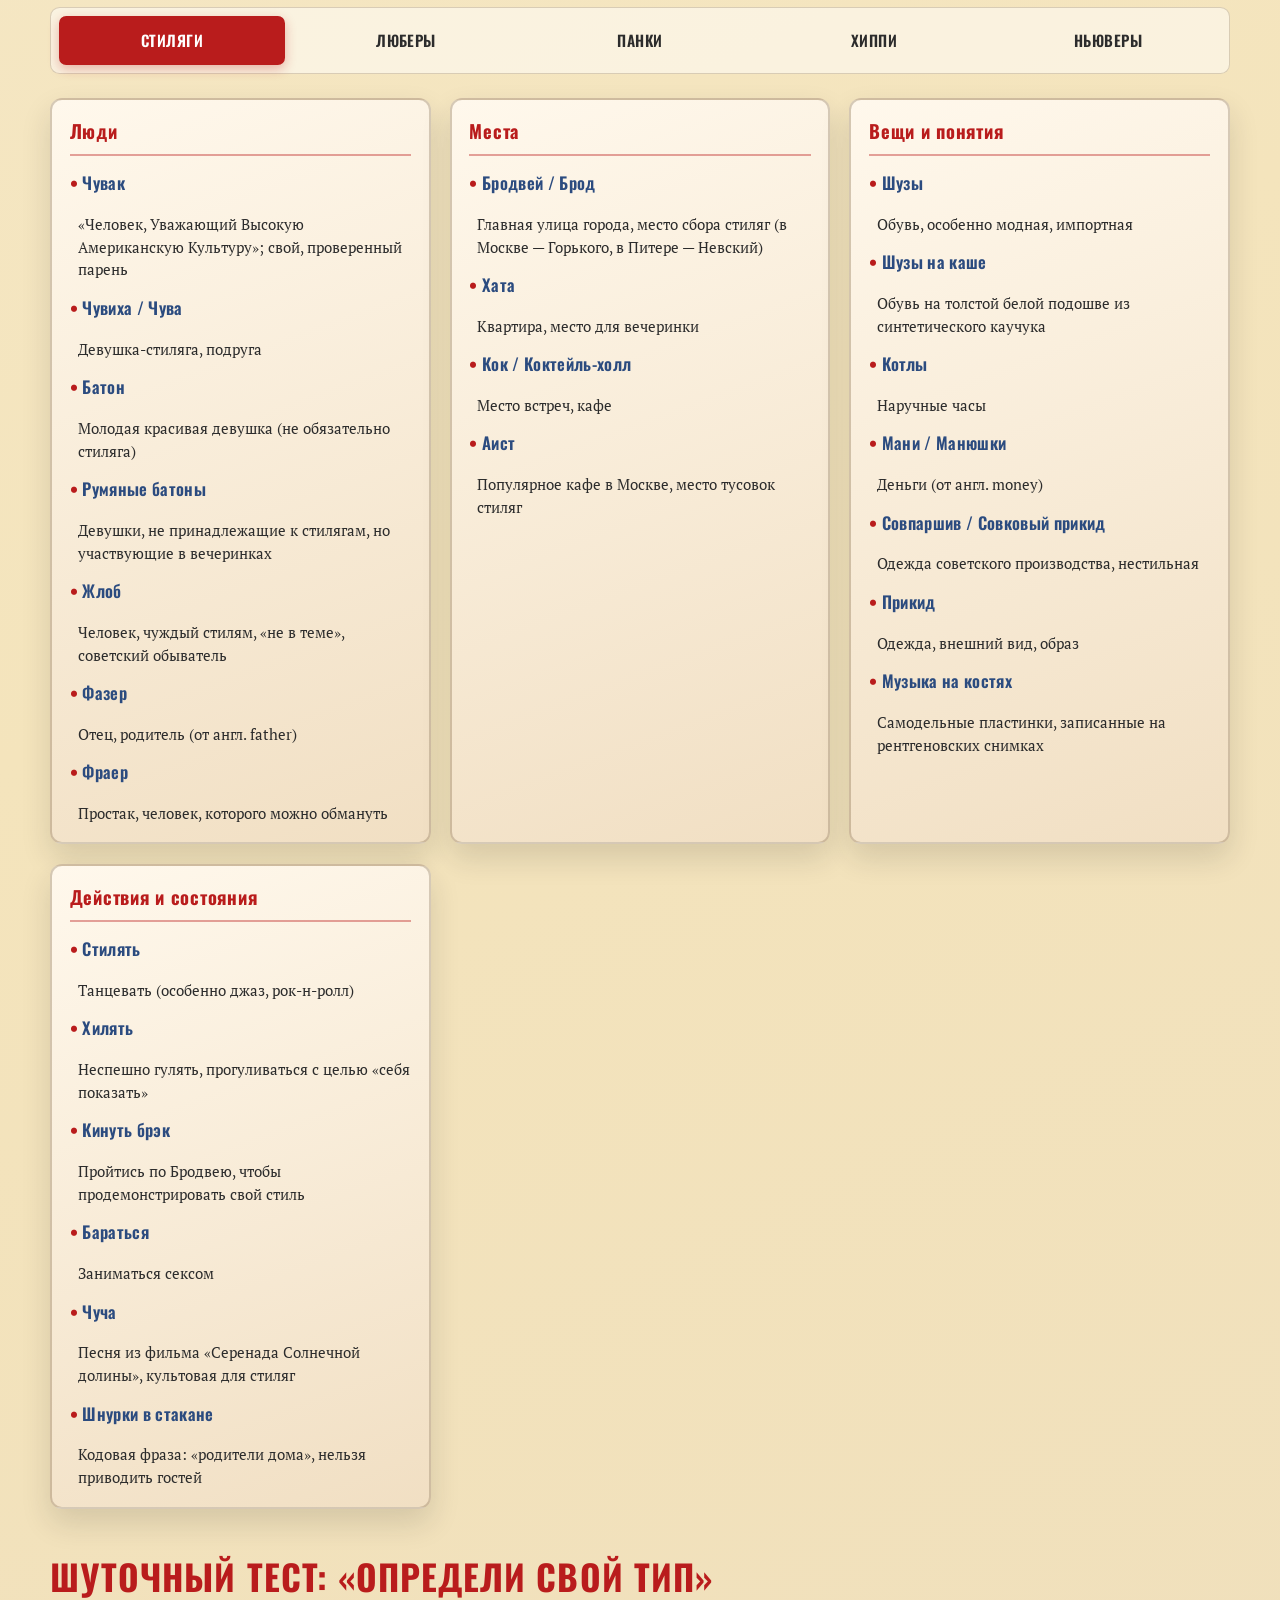
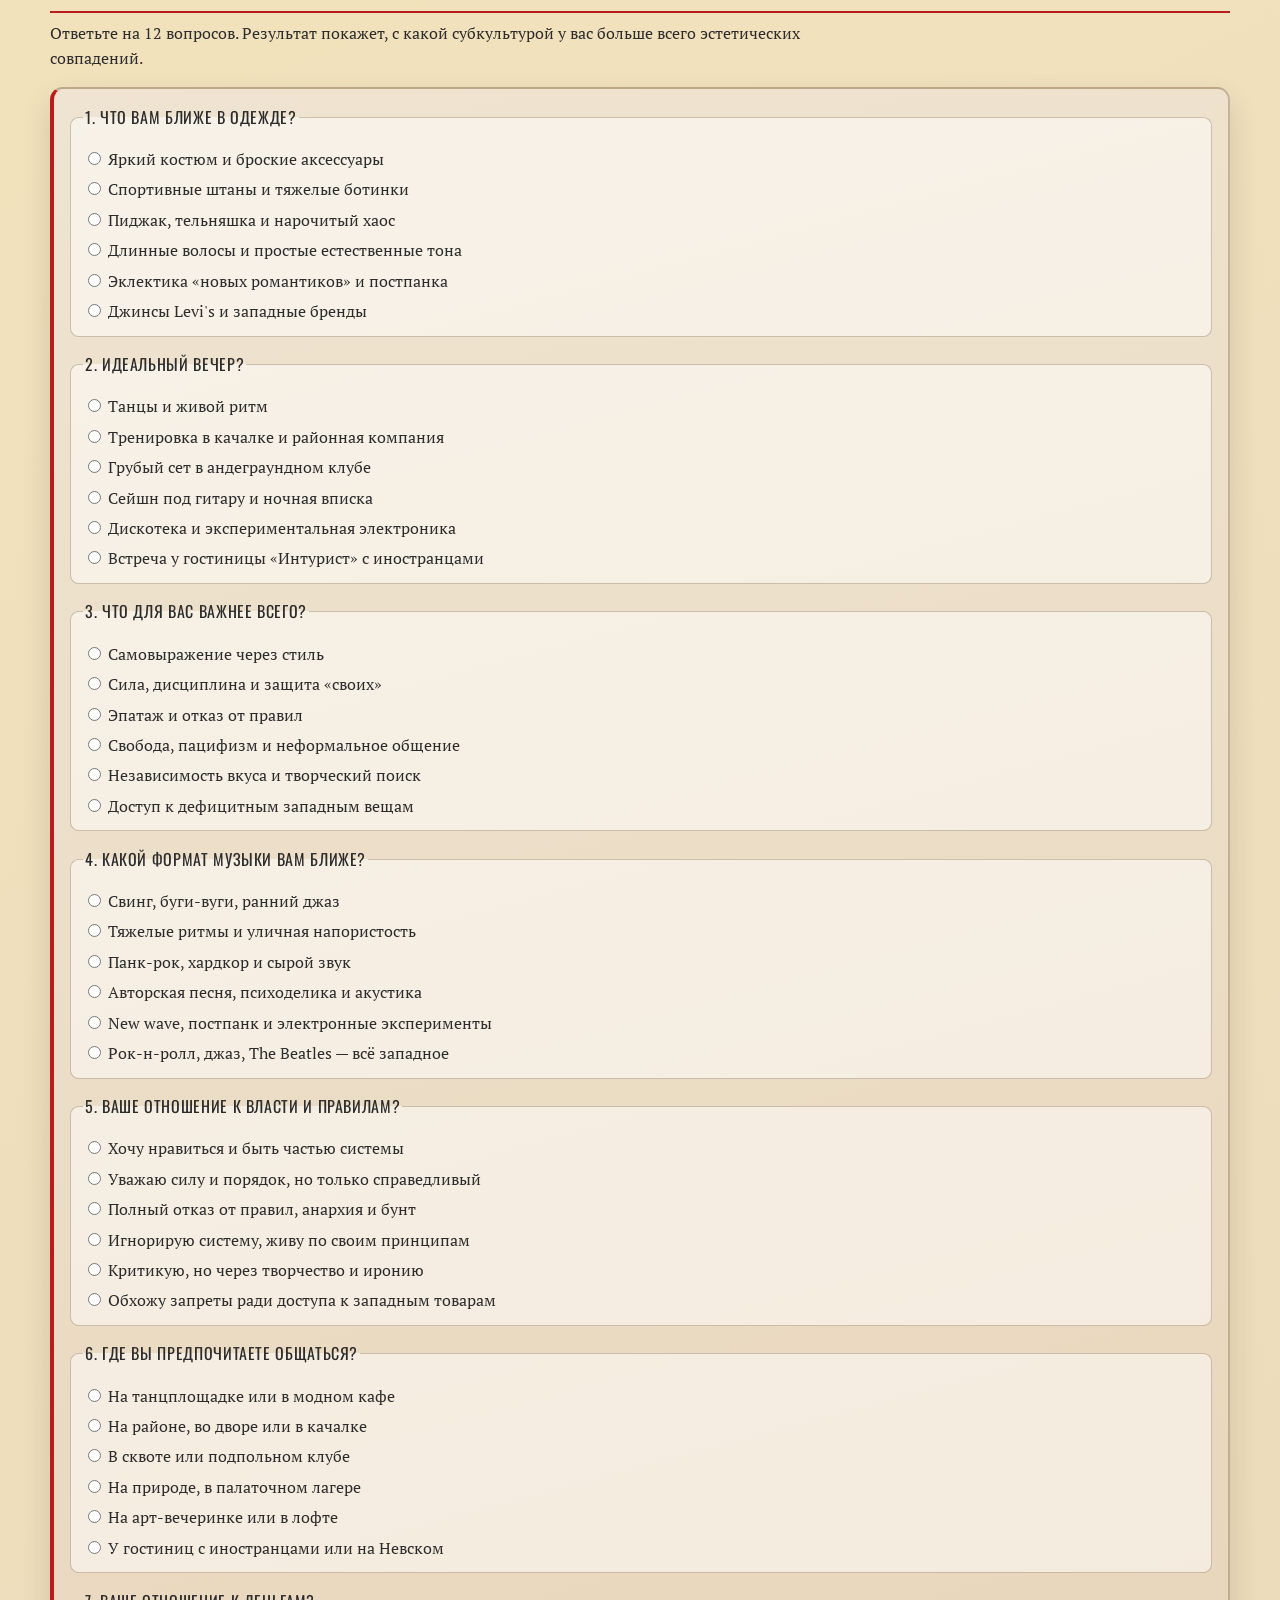
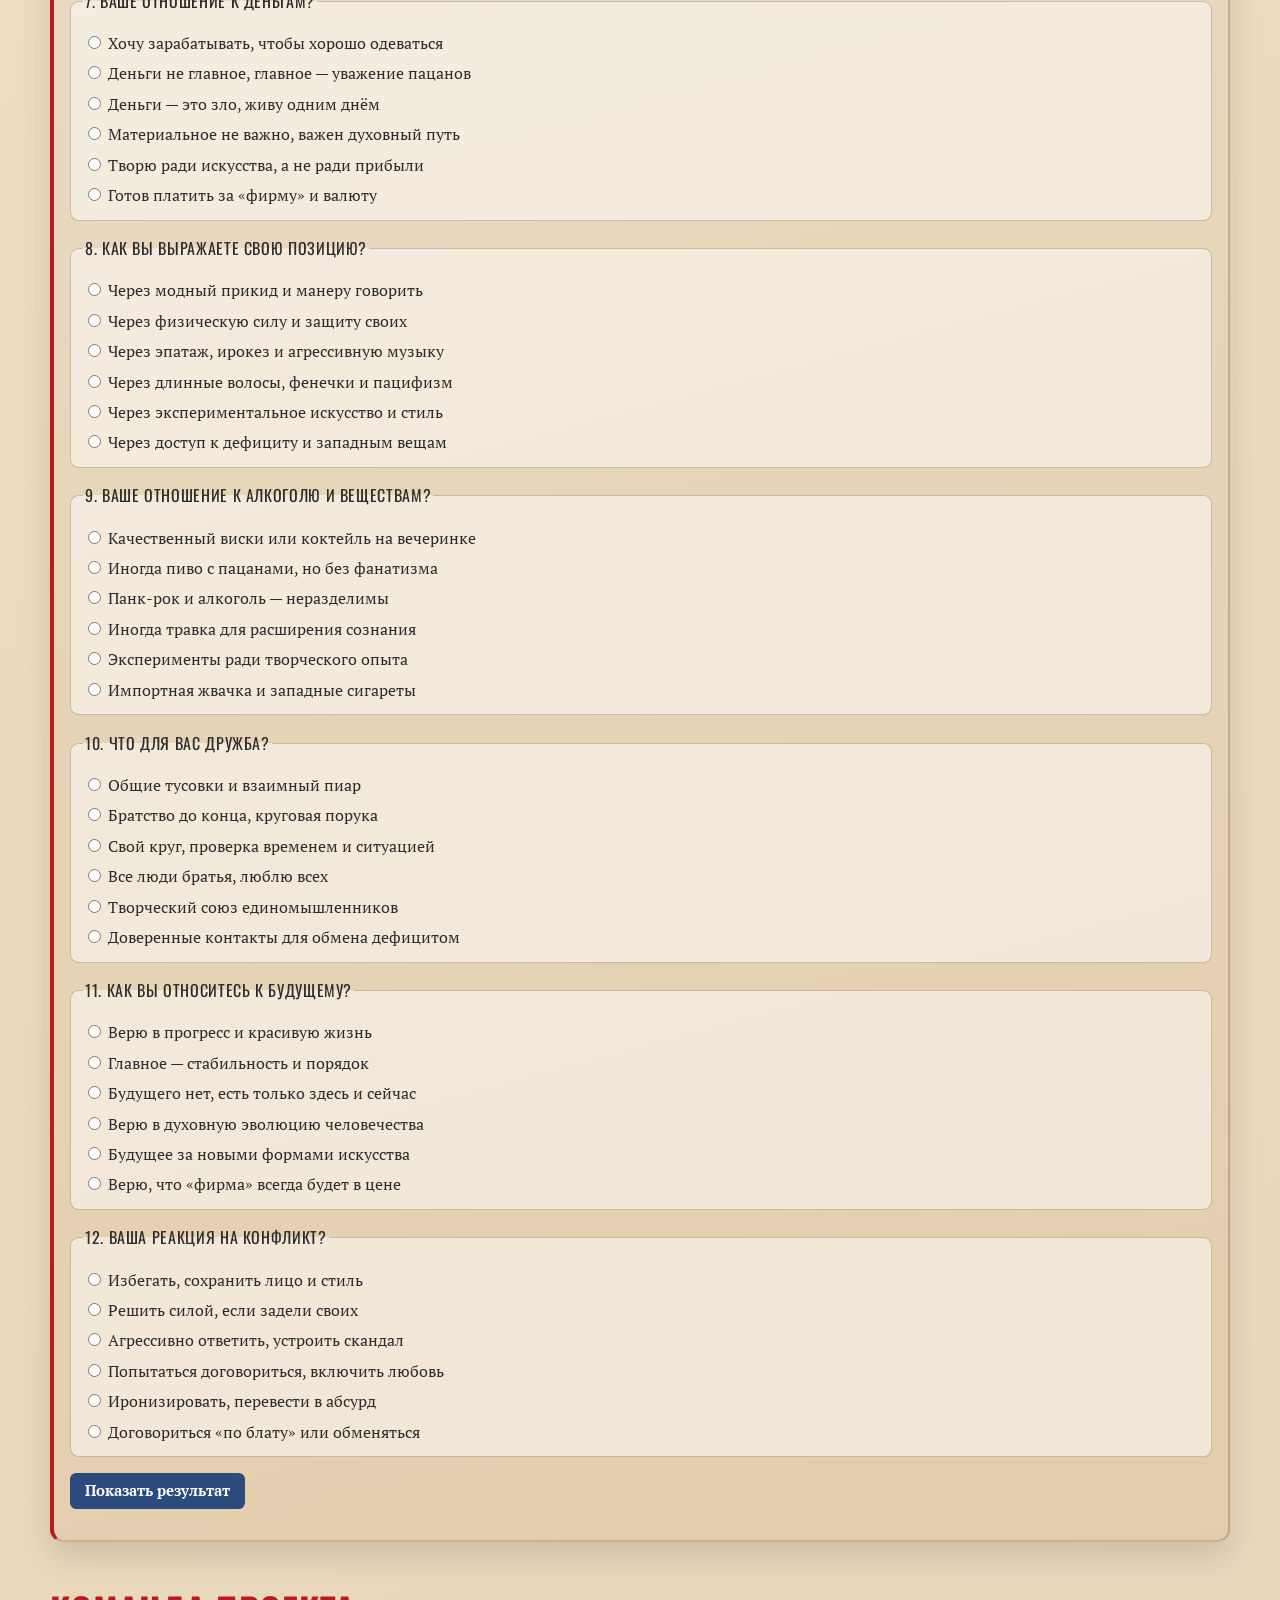
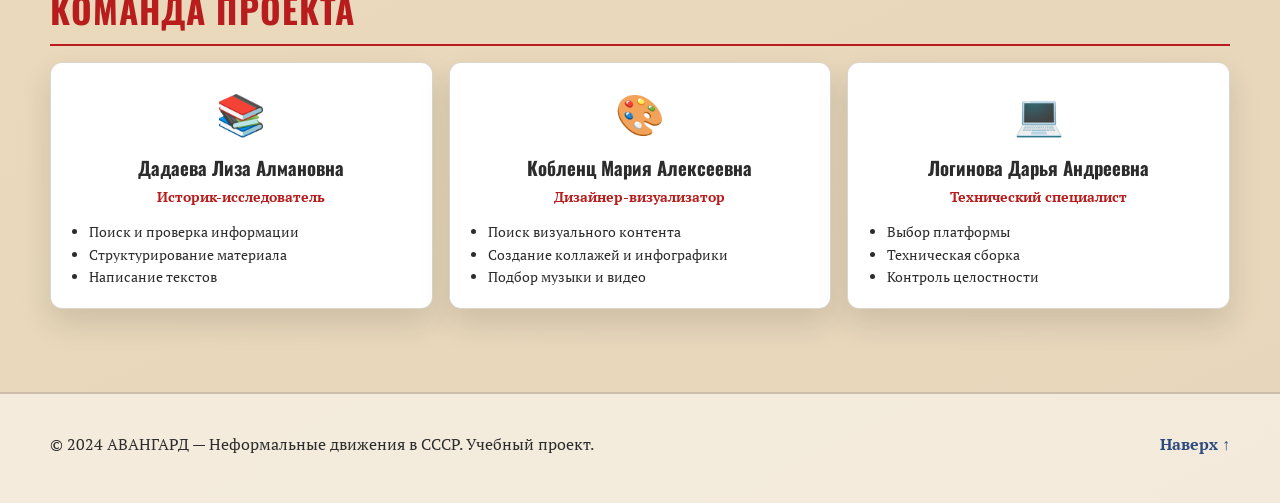
==== commit d3d548fa: "Добавили фарцовщиков, музыку на ребрах." ====
--- a/index.html
+++ b/index.html
@@ -35,6 +35,7 @@
       <a href="#timeline">Лента</a>
       <a href="#visuals">Образы</a>
       <a href="#media">Музыка</a>
+      <a href="#xray">Пластинки на костях</a>
       <a href="#slang">Словарь</a>
       <a href="#map">Карта</a>
       <a href="#quiz">Тест</a>
@@ -210,6 +211,54 @@
     </div>
   </section>
 
+
+  <!-- X-Ray Records Section -->
+  <section class="container section" id="xray">
+    <div class="section__head">
+      <h2>Музыка на рёбрах: пластинки на рентгеновских снимках</h2>
+      <p>В 1950–1960-е годы советская молодежь нашла уникальный способ обхода государственной монополии на музыку — записывали запрещённый рок-н-ролл и джаз на старых рентгеновских снимках.</p>
+    </div>
+
+    <div class="xray-content">
+      <div class="xray-description">
+        <h3>Как это работало?</h3>
+        <ol>
+          <li>Брали старый рентгеновский снимок (часто с изображением рёбер, черепа или других костей)</li>
+          <li>Вырезали круг диаметром как у пластинки</li>
+          <li>Прожигали или вырезали звуковые дорожки с помощью самодельного устройства</li>
+          <li>Делали отверстие в центре</li>
+          <li>Записывали музыку — от Элвиса Пресли до джаза</li>
+        </ol>
+
+        <h3>Почему именно рентген?</h3>
+        <ul>
+          <li><strong>Доступность:</strong> рентгеновские снимки можно было достать в больницах</li>
+          <li><strong>Гибкость:</strong> плёнка подходила для записи</li>
+          <li><strong>Анонимность:</strong> на снимках часто были видны кости — отсюда название «музыка на рёбрах» или «пластинки на костях»</li>
+          <li><strong>Нелегальность:</strong> это был способ распространения запрещённой западной музыки в условиях идеологического контроля</li>
+        </ul>
+
+        <h3>Как распространялась музыка?</h3>
+        <ul>
+          <li><strong>Магнитофонные записи:</strong> переписывали музыку друг у друга</li>
+          <li><strong>Зарубежные радиостанции:</strong> слушали «Голос Америки», BBC и другие</li>
+          <li><strong>Самодельные пластинки:</strong> включая знаменитые «рентгеновские диски»</li>
+          <li><strong>Личные связи:</strong> «сарафанное радио», встречи, вечеринки</li>
+          <li><strong>Иностранцы и моряки:</strong> привозили пластинки из-за границы</li>
+        </ul>
+      </div>
+
+      <div class="xray-gallery">
+        <h3>Примеры рентгеновских пластинок</h3>
+        <div class="xray-grid">
+          <img src="https://mf.b37mrtl.ru/rbthmedia/images/2022.11/original/63872e895e95c43c9161ffd5.jpg" alt="Рентгеновская пластинка с изображением костей">
+          <img src="https://kollekcioner-spb.ru/upload/medialibrary/d7e/d7ef76b4d9a604e5a99ae7afb917527d.jpg" alt="Самодельная пластинка на рентгеновском снимке">
+        </div>
+        <p class="xray-caption">На снимках часто были видны рёбра, череп и другие кости — поэтому пластинки называли «музыкой на рёбрах» или «на костях».</p>
+      </div>
+    </div>
+  </section>
+
   <!-- Slang Dictionary Section -->
   <section class="container section" id="slang">
     <div class="section__head">
@@ -635,6 +684,7 @@
         <label><input type="radio" name="q1" value="punk"> Пиджак, тельняшка и нарочитый хаос</label>
         <label><input type="radio" name="q1" value="hippie"> Длинные волосы и простые естественные тона</label>
         <label><input type="radio" name="q1" value="newwave"> Эклектика «новых романтиков» и постпанка</label>
+        <label><input type="radio" name="q1" value="fartsovshchiki"> Джинсы Levi's и западные бренды</label>
       </fieldset>
 
       <fieldset>
@@ -644,6 +694,7 @@
         <label><input type="radio" name="q2" value="punk"> Грубый сет в андеграундном клубе</label>
         <label><input type="radio" name="q2" value="hippie"> Сейшн под гитару и ночная вписка</label>
         <label><input type="radio" name="q2" value="newwave"> Дискотека и экспериментальная электроника</label>
+        <label><input type="radio" name="q2" value="fartsovshchiki"> Встреча у гостиницы «Интурист» с иностранцами</label>
       </fieldset>
 
       <fieldset>
@@ -653,6 +704,7 @@
         <label><input type="radio" name="q3" value="punk"> Эпатаж и отказ от правил</label>
         <label><input type="radio" name="q3" value="hippie"> Свобода, пацифизм и неформальное общение</label>
         <label><input type="radio" name="q3" value="newwave"> Независимость вкуса и творческий поиск</label>
+        <label><input type="radio" name="q3" value="fartsovshchiki"> Доступ к дефицитным западным вещам</label>
       </fieldset>
 
       <fieldset>
@@ -662,6 +714,7 @@
         <label><input type="radio" name="q4" value="punk"> Панк-рок, хардкор и сырой звук</label>
         <label><input type="radio" name="q4" value="hippie"> Авторская песня, психоделика и акустика</label>
         <label><input type="radio" name="q4" value="newwave"> New wave, постпанк и электронные эксперименты</label>
+        <label><input type="radio" name="q4" value="fartsovshchiki"> Рок-н-ролл, джаз, The Beatles — всё западное</label>
       </fieldset>
 
       <fieldset>
@@ -671,6 +724,7 @@
         <label><input type="radio" name="q5" value="punk"> Полный отказ от правил, анархия и бунт</label>
         <label><input type="radio" name="q5" value="hippie"> Игнорирую систему, живу по своим принципам</label>
         <label><input type="radio" name="q5" value="newwave"> Критикую, но через творчество и иронию</label>
+        <label><input type="radio" name="q5" value="fartsovshchiki"> Обхожу запреты ради доступа к западным товарам</label>
       </fieldset>
 
       <fieldset>
@@ -680,6 +734,7 @@
         <label><input type="radio" name="q6" value="punk"> В сквоте или подпольном клубе</label>
         <label><input type="radio" name="q6" value="hippie"> На природе, в палаточном лагере</label>
         <label><input type="radio" name="q6" value="newwave"> На арт-вечеринке или в лофте</label>
+        <label><input type="radio" name="q6" value="fartsovshchiki"> У гостиниц с иностранцами или на Невском</label>
       </fieldset>
 
       <fieldset>
@@ -689,6 +744,7 @@
         <label><input type="radio" name="q7" value="punk"> Деньги — это зло, живу одним днём</label>
         <label><input type="radio" name="q7" value="hippie"> Материальное не важно, важен духовный путь</label>
         <label><input type="radio" name="q7" value="newwave"> Творю ради искусства, а не ради прибыли</label>
+        <label><input type="radio" name="q7" value="fartsovshchiki"> Готов платить за «фирму» и валюту</label>
       </fieldset>
 
       <fieldset>
@@ -698,6 +754,7 @@
         <label><input type="radio" name="q8" value="punk"> Через эпатаж, ирокез и агрессивную музыку</label>
         <label><input type="radio" name="q8" value="hippie"> Через длинные волосы, фенечки и пацифизм</label>
         <label><input type="radio" name="q8" value="newwave"> Через экспериментальное искусство и стиль</label>
+        <label><input type="radio" name="q8" value="fartsovshchiki"> Через доступ к дефициту и западным вещам</label>
       </fieldset>
 
       <fieldset>
@@ -707,6 +764,7 @@
         <label><input type="radio" name="q9" value="punk"> Панк-рок и алкоголь — неразделимы</label>
         <label><input type="radio" name="q9" value="hippie"> Иногда травка для расширения сознания</label>
         <label><input type="radio" name="q9" value="newwave"> Эксперименты ради творческого опыта</label>
+        <label><input type="radio" name="q9" value="fartsovshchiki"> Импортная жвачка и западные сигареты</label>
       </fieldset>
 
       <fieldset>
@@ -716,6 +774,7 @@
         <label><input type="radio" name="q10" value="punk"> Свой круг, проверка временем и ситуацией</label>
         <label><input type="radio" name="q10" value="hippie"> Все люди братья, люблю всех</label>
         <label><input type="radio" name="q10" value="newwave"> Творческий союз единомышленников</label>
+        <label><input type="radio" name="q10" value="fartsovshchiki"> Доверенные контакты для обмена дефицитом</label>
       </fieldset>
 
       <fieldset>
@@ -725,6 +784,7 @@
         <label><input type="radio" name="q11" value="punk"> Будущего нет, есть только здесь и сейчас</label>
         <label><input type="radio" name="q11" value="hippie"> Верю в духовную эволюцию человечества</label>
         <label><input type="radio" name="q11" value="newwave"> Будущее за новыми формами искусства</label>
+        <label><input type="radio" name="q11" value="fartsovshchiki"> Верю, что «фирма» всегда будет в цене</label>
       </fieldset>
 
       <fieldset>
@@ -734,6 +794,7 @@
         <label><input type="radio" name="q12" value="punk"> Агрессивно ответить, устроить скандал</label>
         <label><input type="radio" name="q12" value="hippie"> Попытаться договориться, включить любовь</label>
         <label><input type="radio" name="q12" value="newwave"> Иронизировать, перевести в абсурд</label>
+        <label><input type="radio" name="q12" value="fartsovshchiki"> Договориться «по блату» или обменяться</label>
       </fieldset>
 
       <button type="submit" class="quiz__submit">Показать результат</button>
--- a/src/styles.css
+++ b/src/styles.css
@@ -774,4 +774,111 @@
   .gallery-grid img {
     height: 150px;
   }
+}
+
+
+/* ===== X-RAY RECORDS SECTION ===== */
+.xray-content {
+  margin-top: 1.5rem;
+  display: grid;
+  grid-template-columns: 1fr 1fr;
+  gap: 2rem;
+  align-items: start;
+}
+
+.xray-description {
+  background: linear-gradient(160deg, #fff8ec, #f1dfc3);
+  border: 2px solid color-mix(in srgb, var(--line) 35%, transparent);
+  border-radius: 0.85rem;
+  padding: 1.5rem;
+  box-shadow: var(--shadow);
+}
+
+.xray-description h3 {
+  margin: 1.2rem 0 0.8rem;
+  font-family: "Oswald", sans-serif;
+  color: var(--accent-red);
+  font-size: 1.2rem;
+}
+
+.xray-description h3:first-child {
+  margin-top: 0;
+}
+
+.xray-description ol,
+.xray-description ul {
+  margin: 0 0 1rem;
+  padding-left: 1.5rem;
+}
+
+.xray-description li {
+  margin-bottom: 0.5rem;
+  color: var(--ink);
+}
+
+.xray-description strong {
+  color: var(--accent-blue);
+}
+
+.xray-gallery {
+  background: linear-gradient(160deg, #f5ebe0, #e8d5c0);
+  border: 2px solid color-mix(in srgb, var(--line) 35%, transparent);
+  border-radius: 0.85rem;
+  padding: 1.5rem;
+  box-shadow: var(--shadow);
+}
+
+.xray-gallery h3 {
+  margin: 0 0 1rem;
+  font-family: "Oswald", sans-serif;
+  color: var(--accent-red);
+  font-size: 1.2rem;
+}
+
+.xray-grid {
+  display: grid;
+  grid-template-columns: 1fr 1fr;
+  gap: 1rem;
+  margin-bottom: 1rem;
+}
+
+.xray-grid img {
+  width: 100%;
+  height: 280px;
+  object-fit: cover;
+  border-radius: 0.5rem;
+  border: 2px solid color-mix(in srgb, var(--line) 30%, transparent);
+  transition: transform 0.3s ease;
+}
+
+.xray-grid img:hover {
+  transform: scale(1.03);
+}
+
+.xray-caption {
+  margin: 0;
+  font-size: 0.9rem;
+  color: var(--ink);
+  font-style: italic;
+  text-align: center;
+}
+
+@media (max-width: 900px) {
+  .xray-content {
+    grid-template-columns: 1fr;
+  }
+
+  .xray-grid {
+    grid-template-columns: 1fr;
+  }
+
+  .xray-grid img {
+    height: 320px;
+  }
+}
+
+@media (max-width: 480px) {
+  .xray-grid img {
+    height: 250px;
+  }
 }
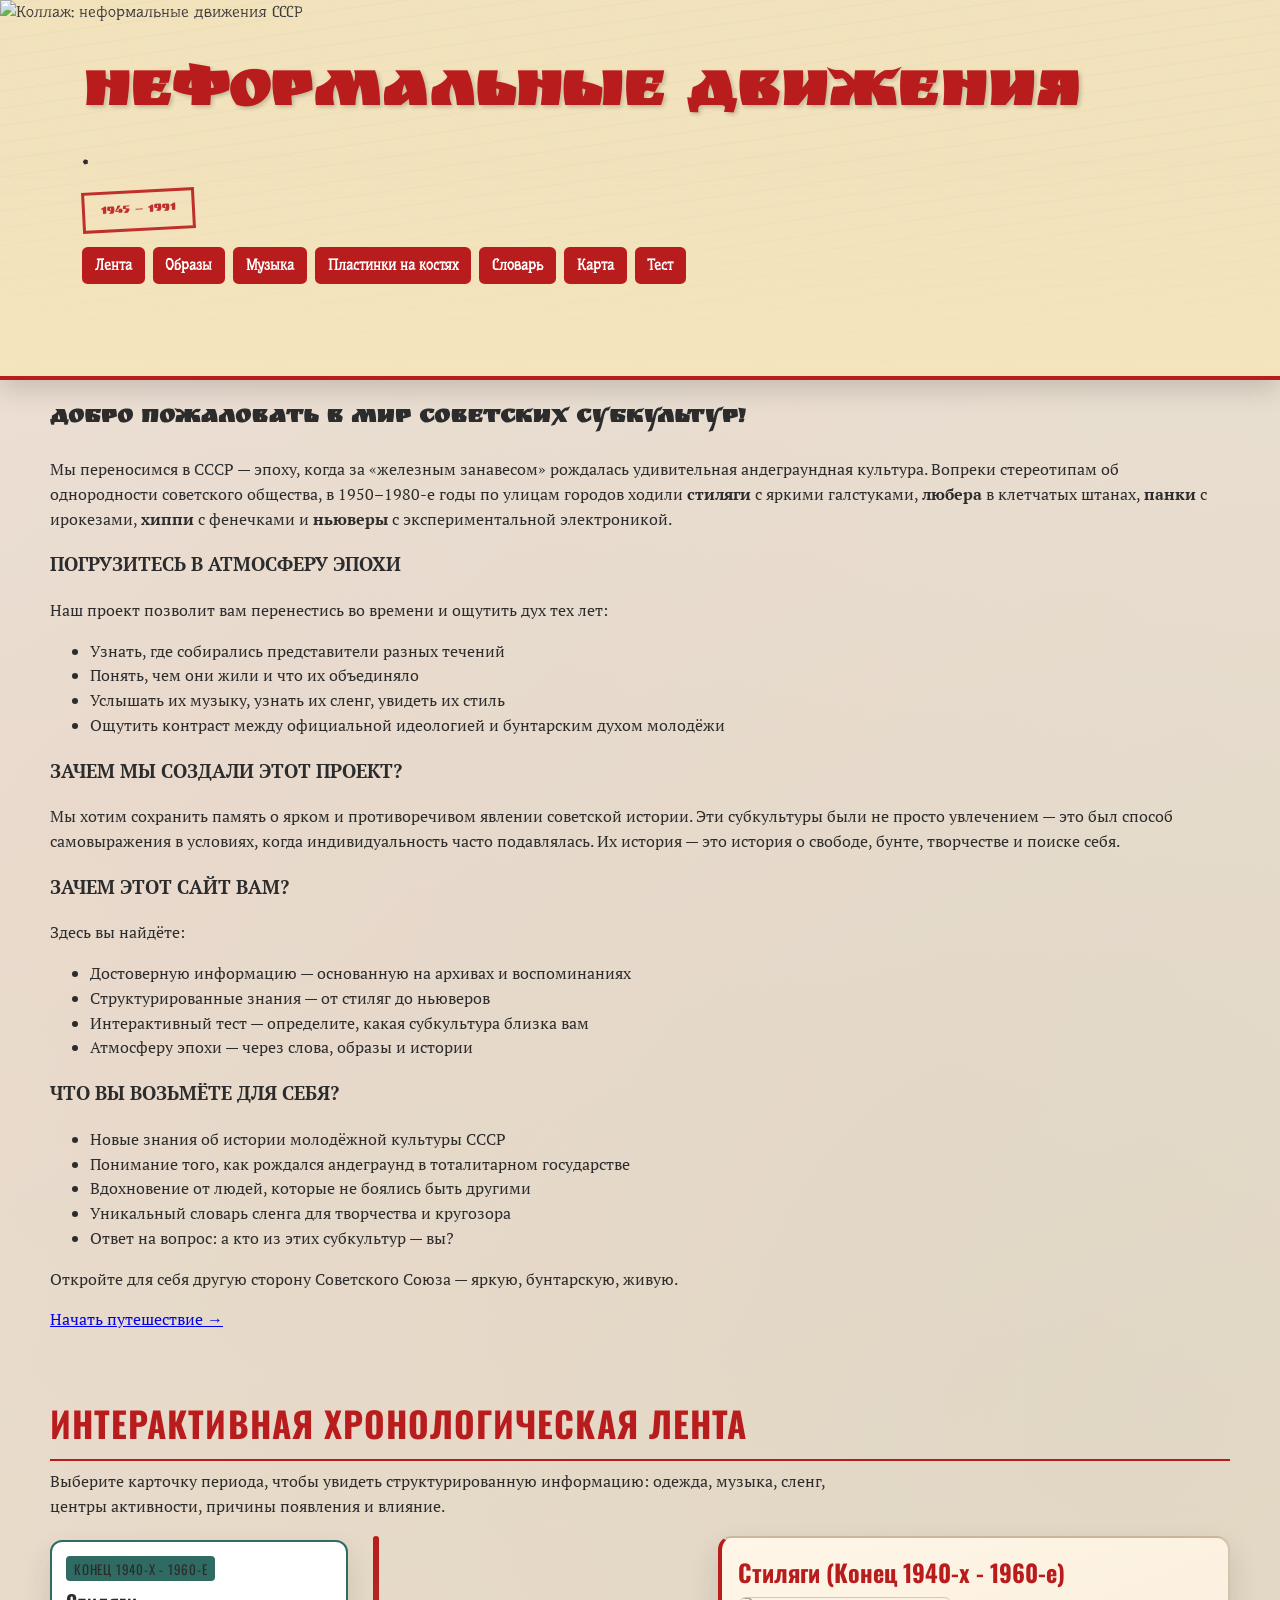
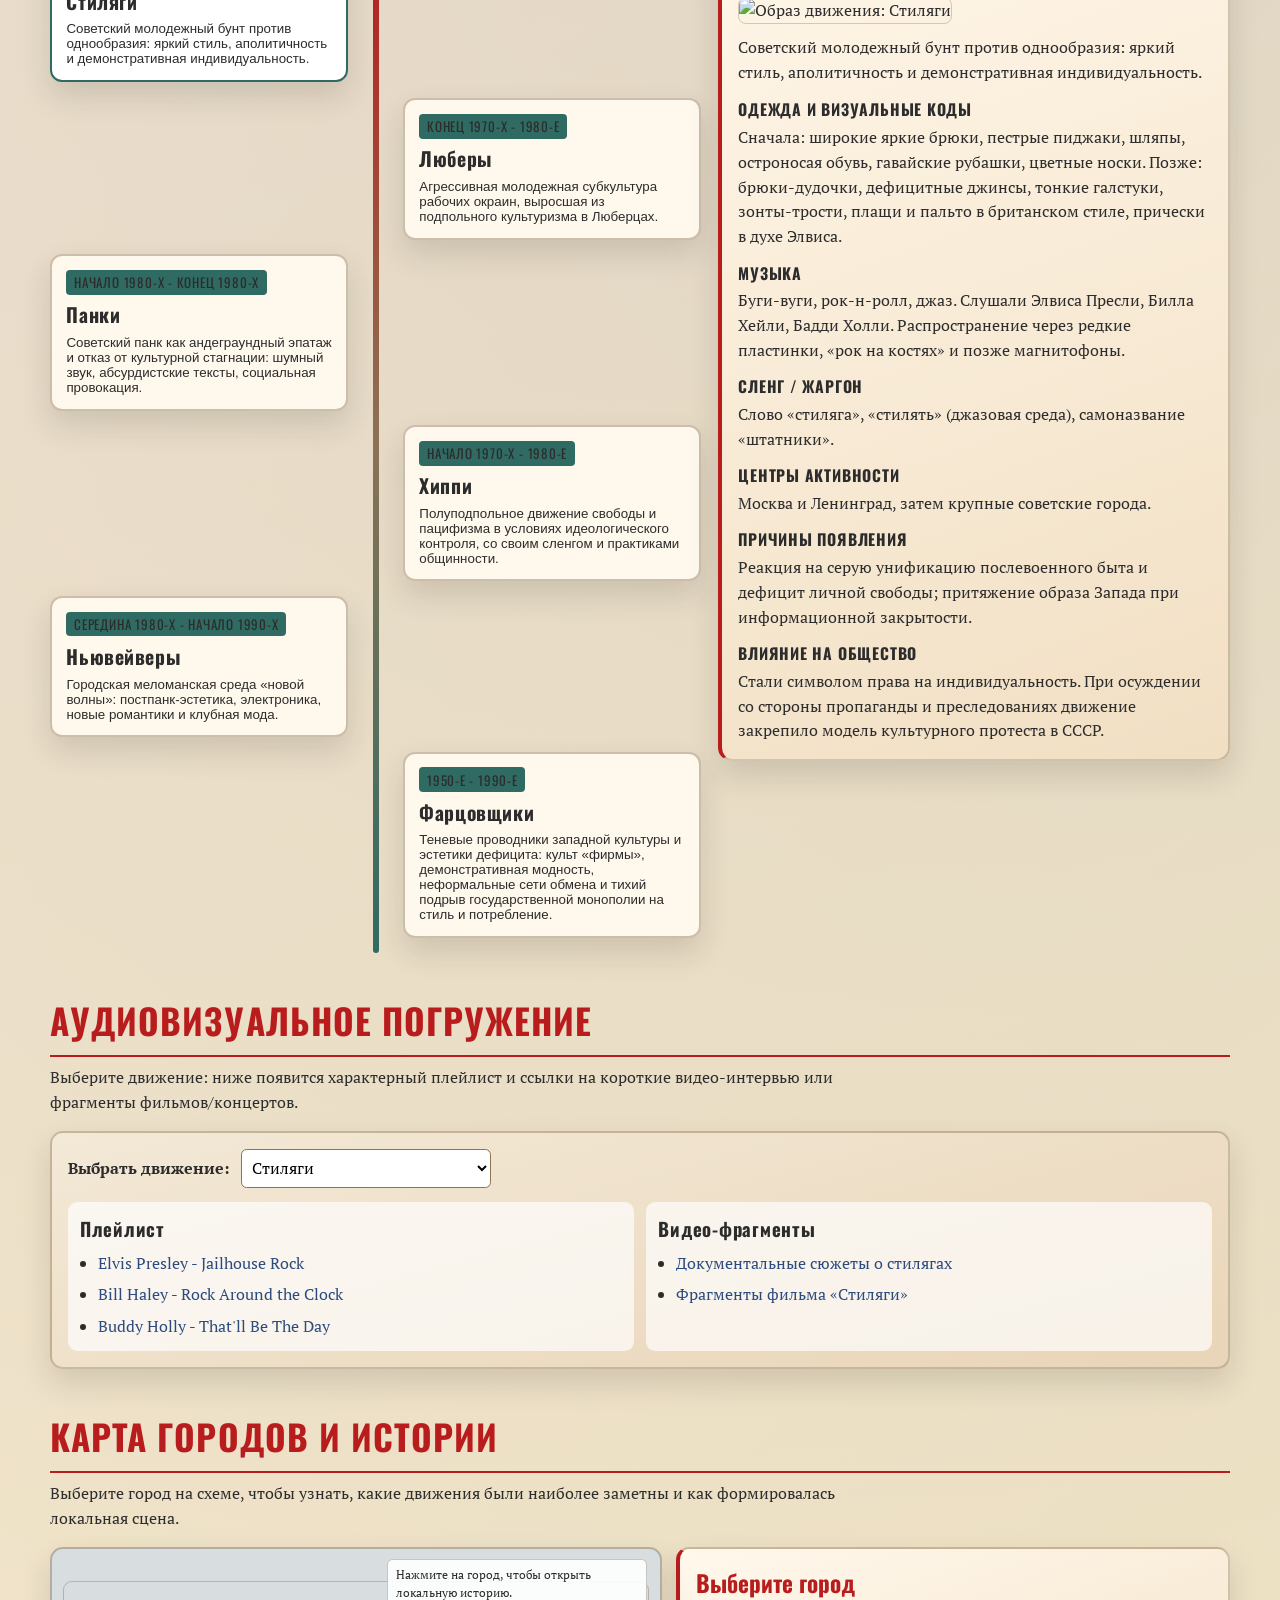
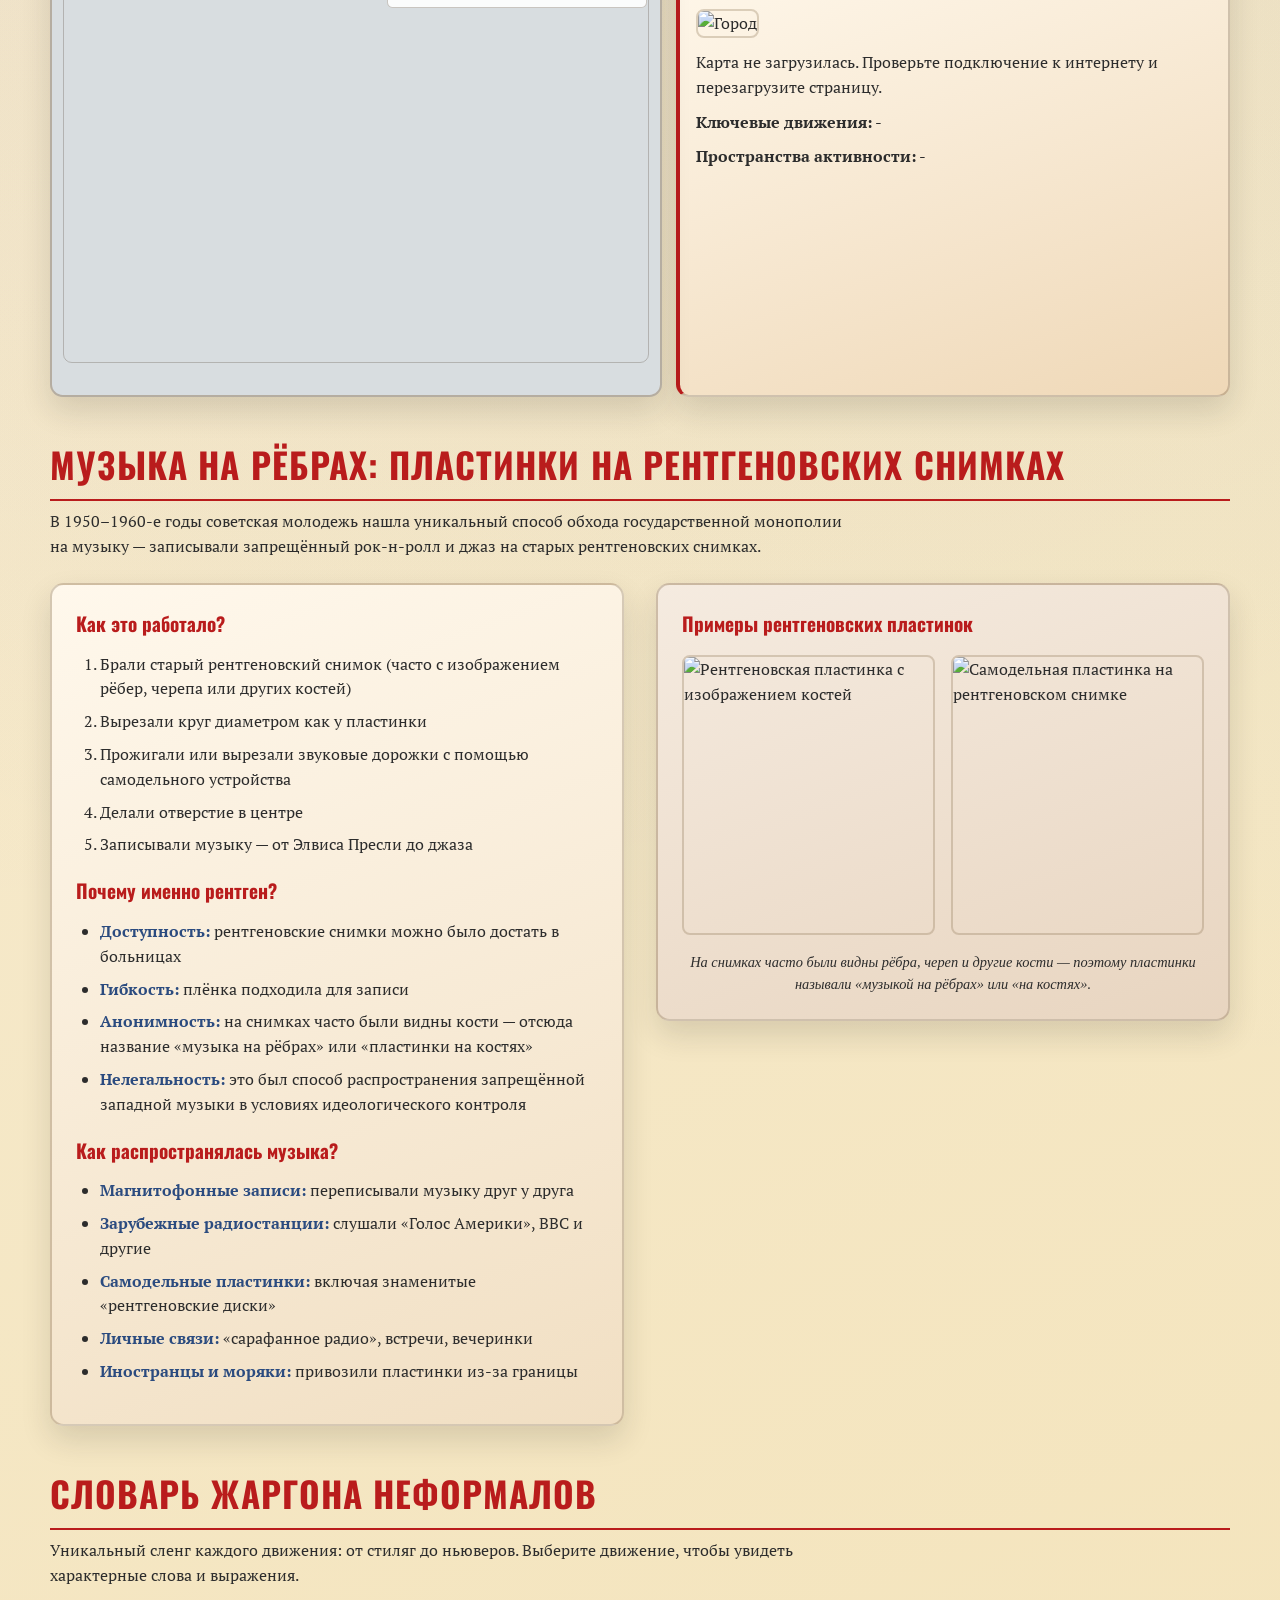
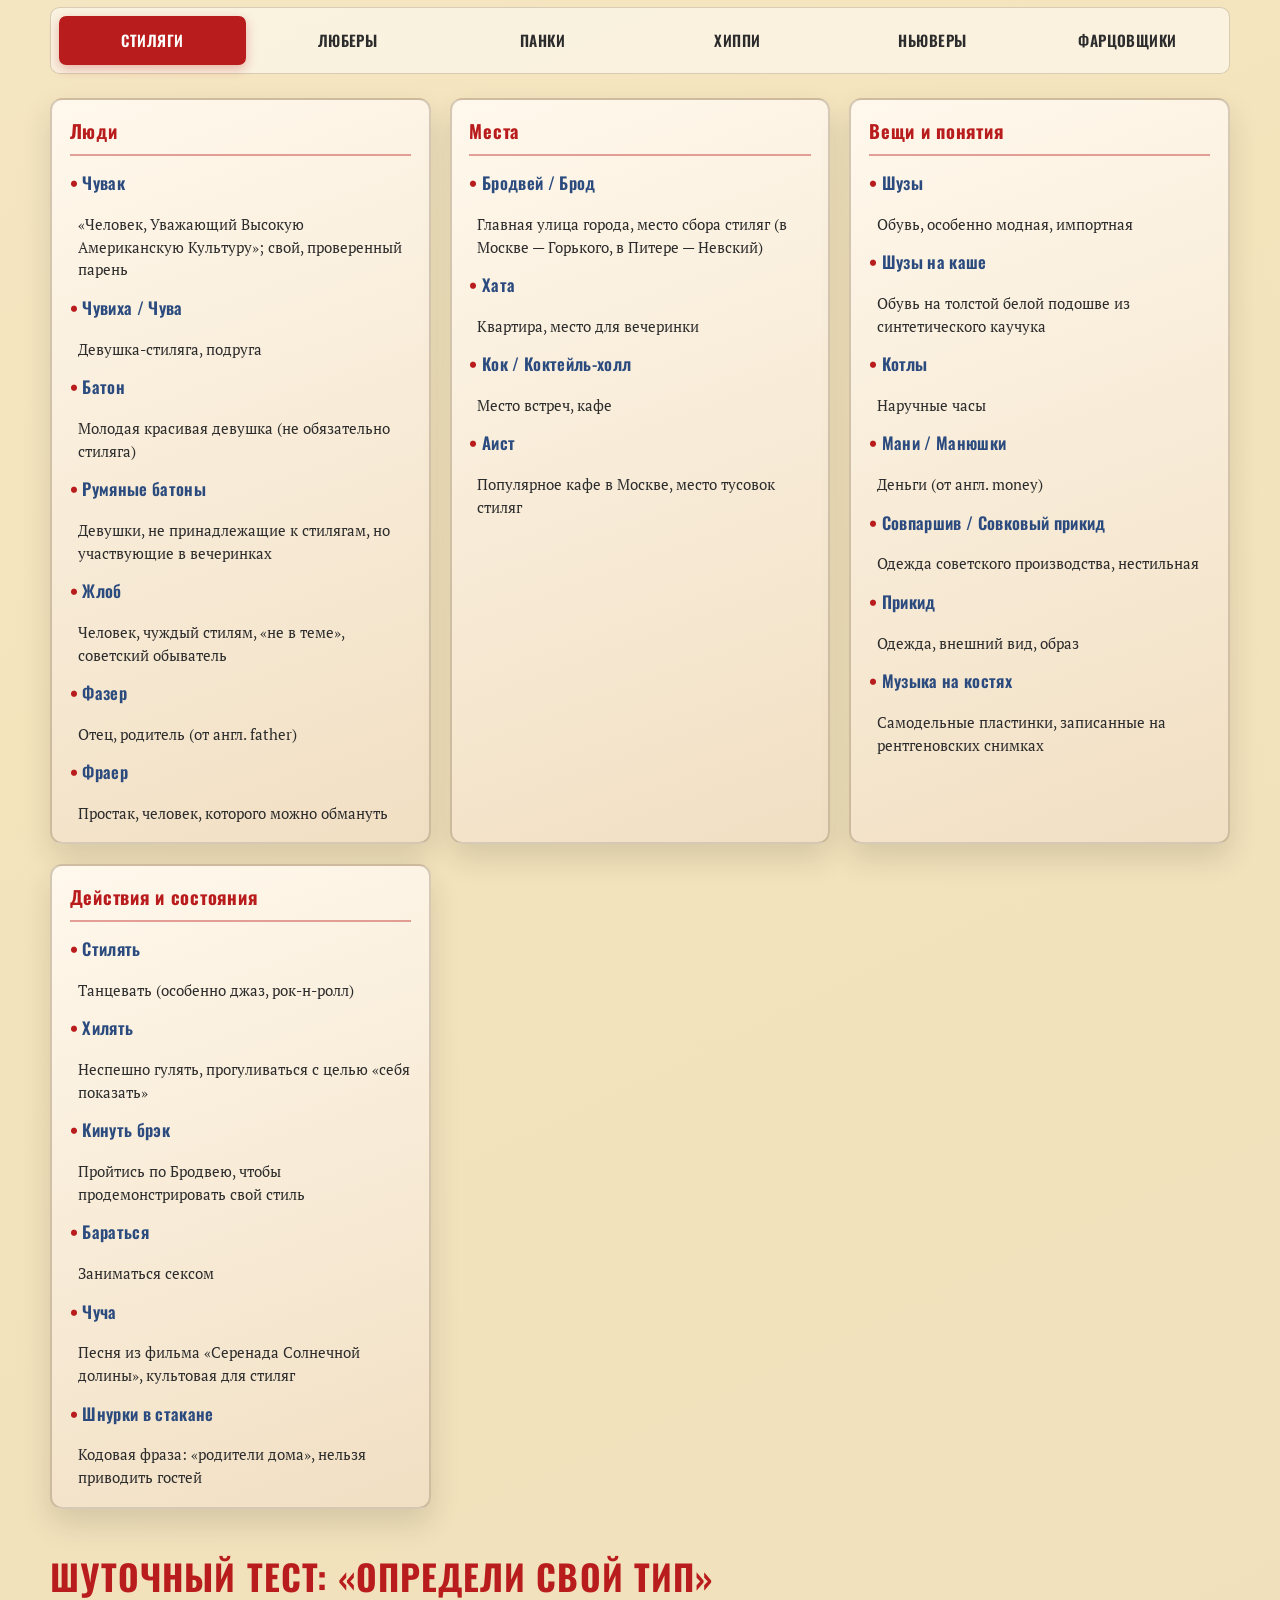
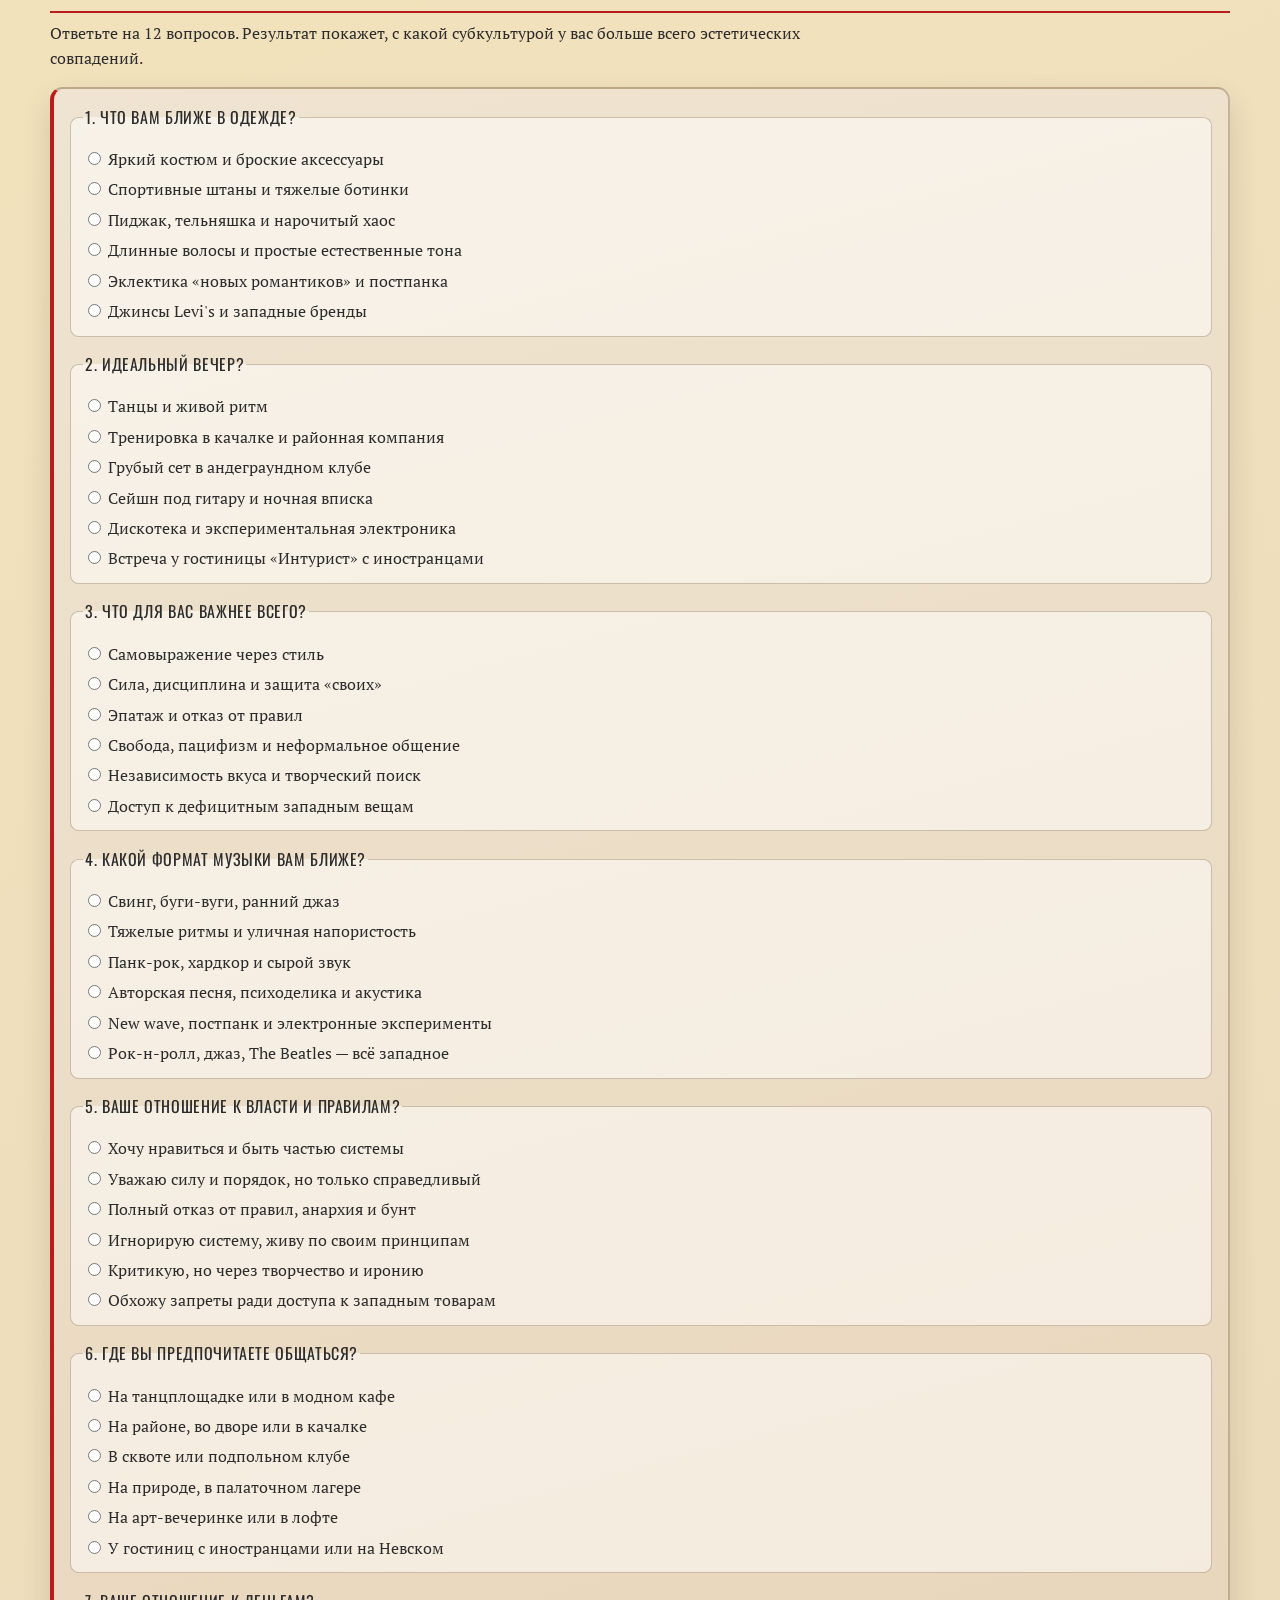
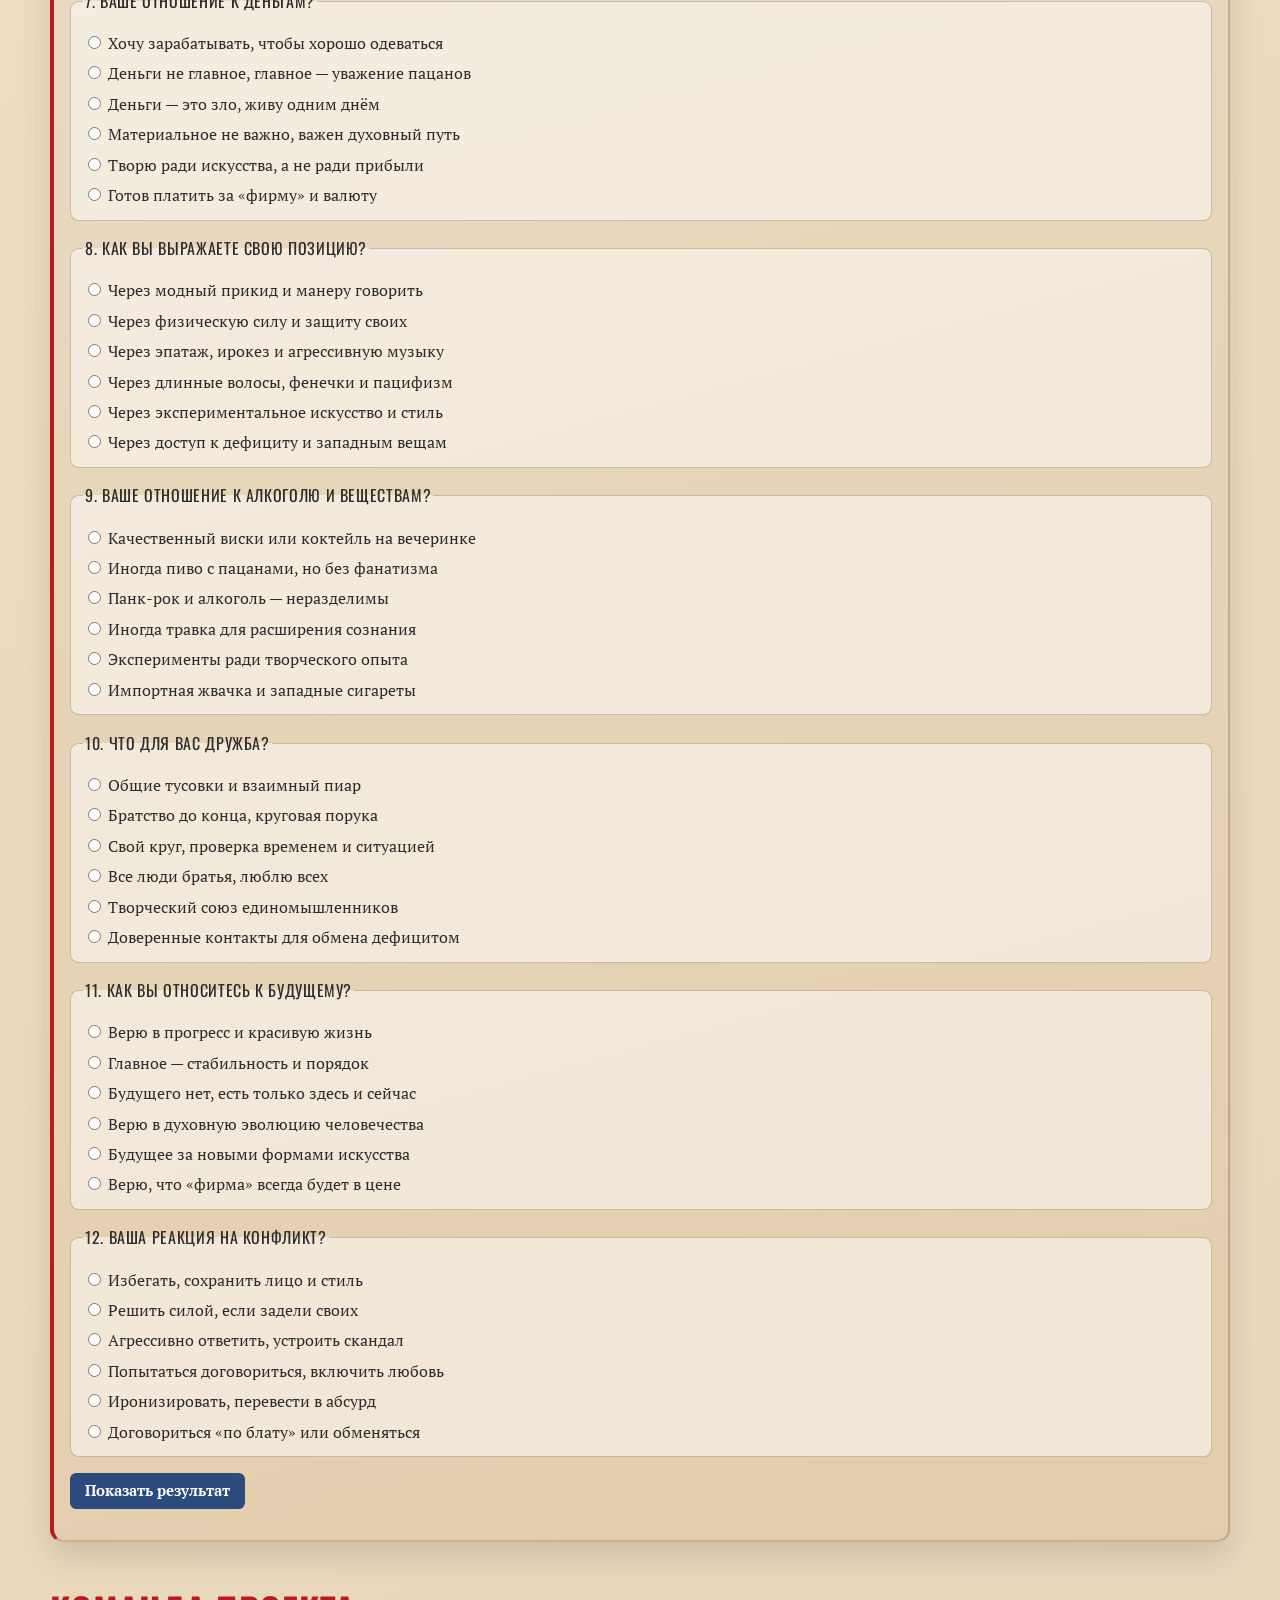
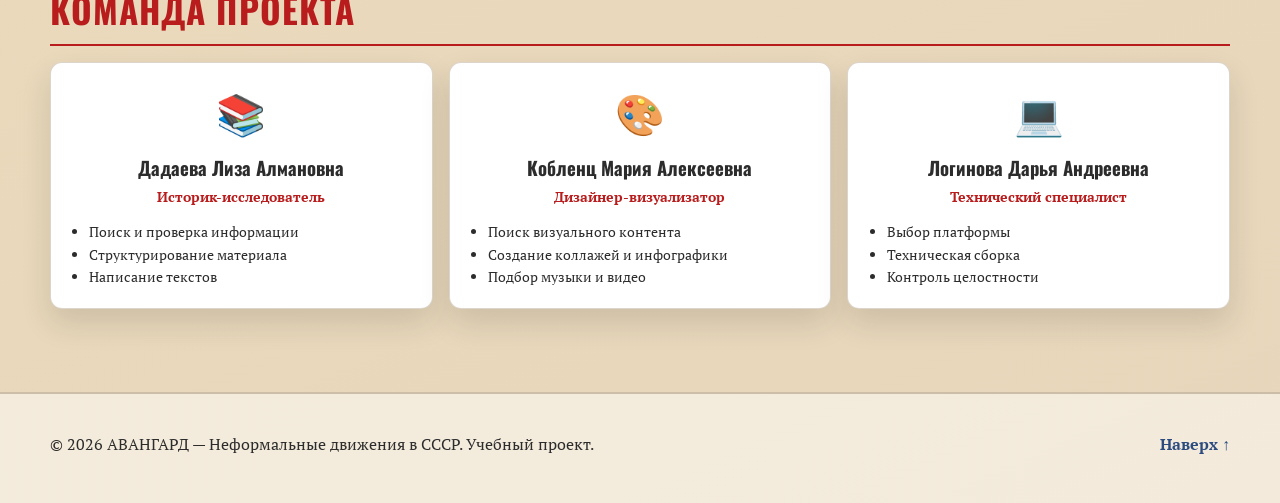
==== commit 7436b851: "Добавили сленг фарцовщикам" ====
--- a/index.html
+++ b/index.html
@@ -272,6 +272,7 @@
       <button class="slang-tab" data-movement="punk" role="tab" aria-selected="false">Панки</button>
       <button class="slang-tab" data-movement="hippie" role="tab" aria-selected="false">Хиппи</button>
       <button class="slang-tab" data-movement="newwave" role="tab" aria-selected="false">Ньюверы</button>
+      <button class="slang-tab" data-movement="fartsovshchiki" role="tab" aria-selected="false">Фарцовщики</button>
     </div>
 
     <div class="slang-content">
@@ -663,6 +664,103 @@
 
             <dt>Сейшн</dt>
             <dd>Музыкальная вечеринка, джем-сессия</dd>
+          </dl>
+        </div>
+      </div>
+
+      <!-- Фарцовщики -->
+      <div class="slang-panel" data-movement="fartsovshchiki" role="tabpanel">
+        <div class="slang-category">
+          <h3>Товары и вещи</h3>
+          <dl class="slang-list">
+            <dt>Фирма</dt>
+            <dd>Оригинальная западная вещь (самое ценное)</dd>
+
+            <dt>Шмотки</dt>
+            <dd>Одежда</dd>
+
+            <dt>Прикид</dt>
+            <dd>Внешний вид, комплект одежды</dd>
+
+            <dt>Пласт</dt>
+            <dd>Пластинка (винил)</dd>
+
+            <dt>Катушка</dt>
+            <dd>Магнитофонная лента</dd>
+
+            <dt>Жвачка</dt>
+            <dd>Импортная жевательная резинка (тоже дефицит)</dd>
+          </dl>
+        </div>
+
+        <div class="slang-category">
+          <h3>Операции (купля-продажа)</h3>
+          <dl class="slang-list">
+            <dt>Толкнуть</dt>
+            <dd>Продать</dd>
+
+            <dt>Впарить</dt>
+            <dd>Продать (иногда с нажимом или обманом)</dd>
+
+            <dt>Достать</dt>
+            <dd>Найти дефицитный товар</dd>
+
+            <dt>Сбыть</dt>
+            <dd>Реализовать товар</dd>
+
+            <dt>Обменять / Махнуть</dt>
+            <dd>Обменять вещи</dd>
+          </dl>
+        </div>
+
+        <div class="slang-category">
+          <h3>Люди и роли</h3>
+          <dl class="slang-list">
+            <dt>Клиент</dt>
+            <dd>Покупатель</dd>
+
+            <dt>Свой</dt>
+            <dd>Человек из круга, проверенный</dd>
+
+            <dt>Чужой</dt>
+            <dd>Посторонний (возможный риск)</dd>
+
+            <dt>Фарца</dt>
+            <dd>Сам фарцовщик или деятельность</dd>
+
+            <dt>Поставщик</dt>
+            <dd>Тот, кто привозит товар (моряк, иностранец и т.д.)</dd>
+          </dl>
+        </div>
+
+        <div class="slang-category">
+          <h3>Деньги и ценность</h3>
+          <dl class="slang-list">
+            <dt>Зелень</dt>
+            <dd>Доллары</dd>
+
+            <dt>Валюта</dt>
+            <dd>Иностранные деньги</dd>
+
+            <dt>Чек</dt>
+            <dd>Сертификаты (например, «Берёзка»)</dd>
+
+            <dt>По блату</dt>
+            <dd>По знакомству, выгодно</dd>
+          </dl>
+        </div>
+
+        <div class="slang-category">
+          <h3>Происхождение товара</h3>
+          <dl class="slang-list">
+            <dt>Импорт</dt>
+            <dd>Иностранный товар</dd>
+
+            <dt>Фирменный</dt>
+            <dd>Настоящий западный</dd>
+
+            <dt>Левак</dt>
+            <dd>Подделка или сомнительный товар</dd>
           </dl>
         </div>
       </div>
@@ -845,7 +943,7 @@
 
 <footer class="footer">
   <div class="container footer__content">
-    <p>© 2024 АВАНГАРД — Неформальные движения в СССР. Учебный проект.</p>
+    <p>© 2026 АВАНГАРД — Неформальные движения в СССР. Учебный проект.</p>
     <a href="#top">Наверх ↑</a>
   </div>
 </footer>
